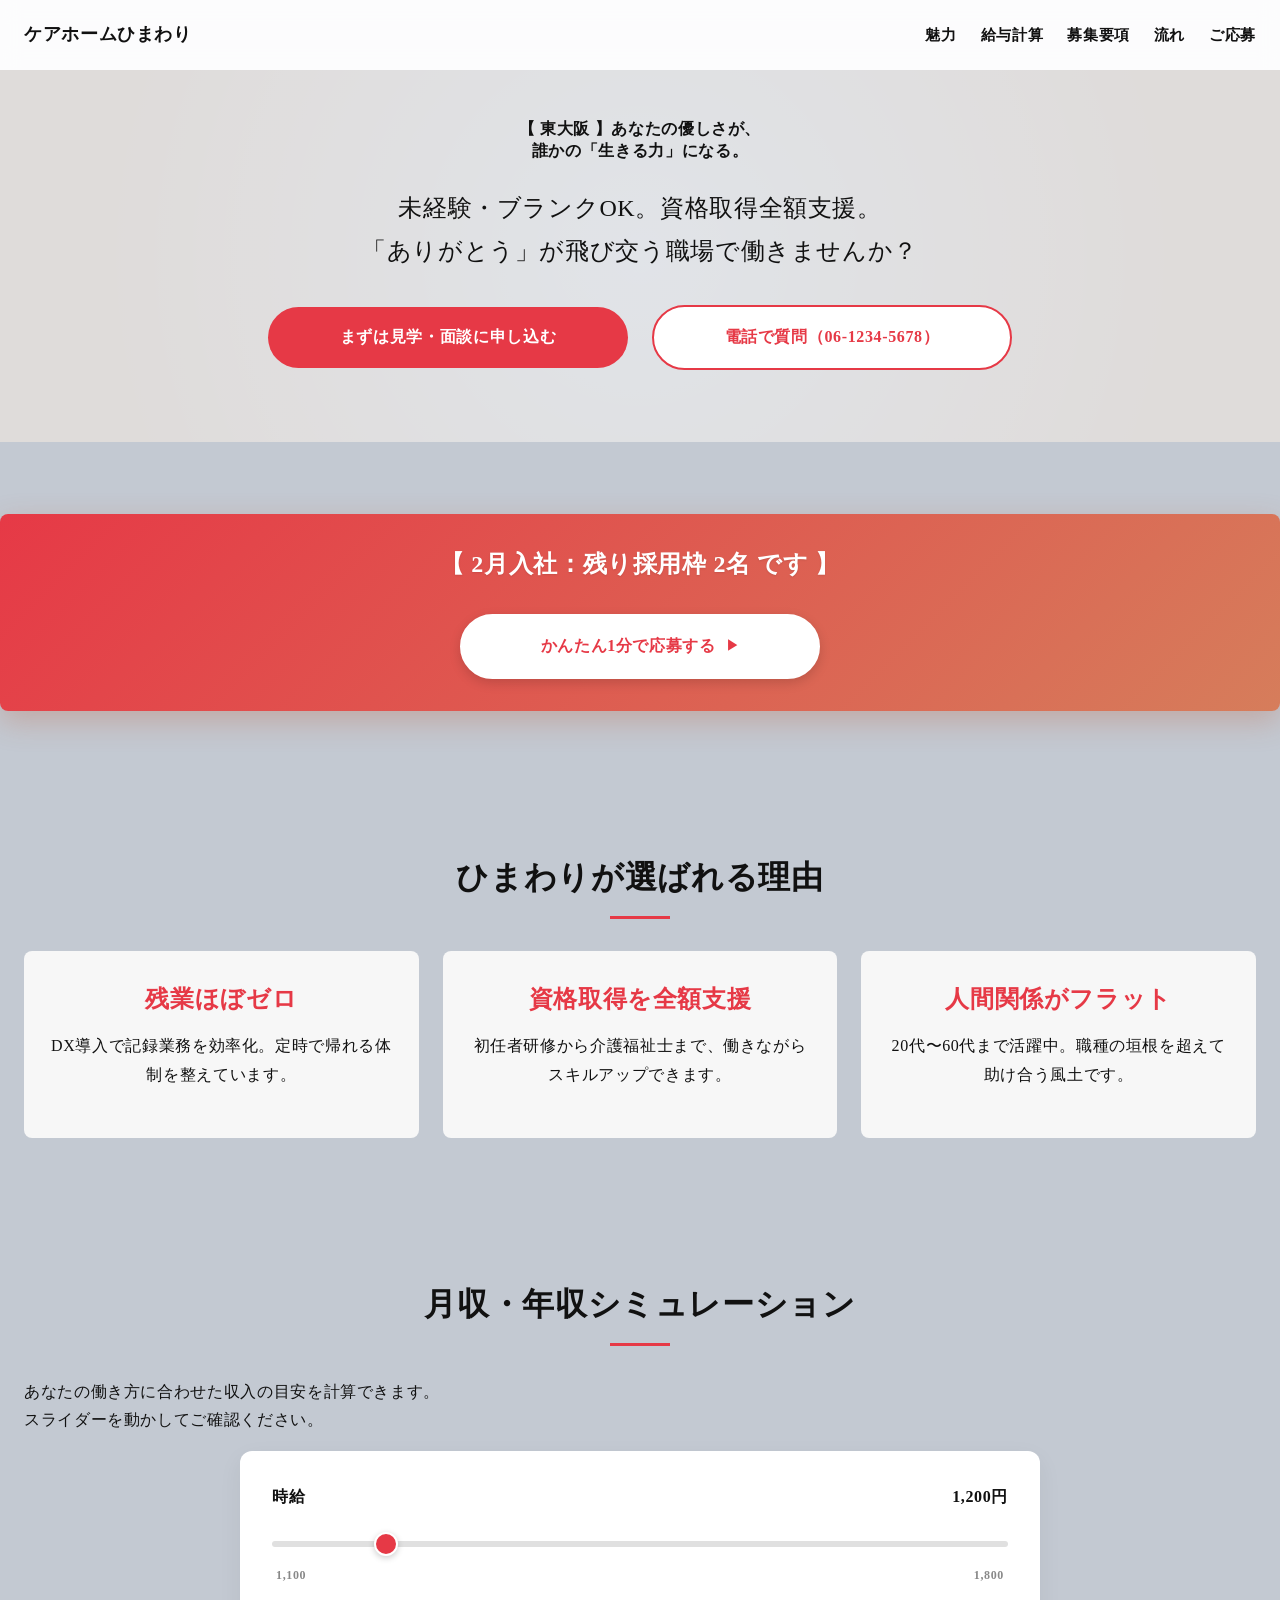
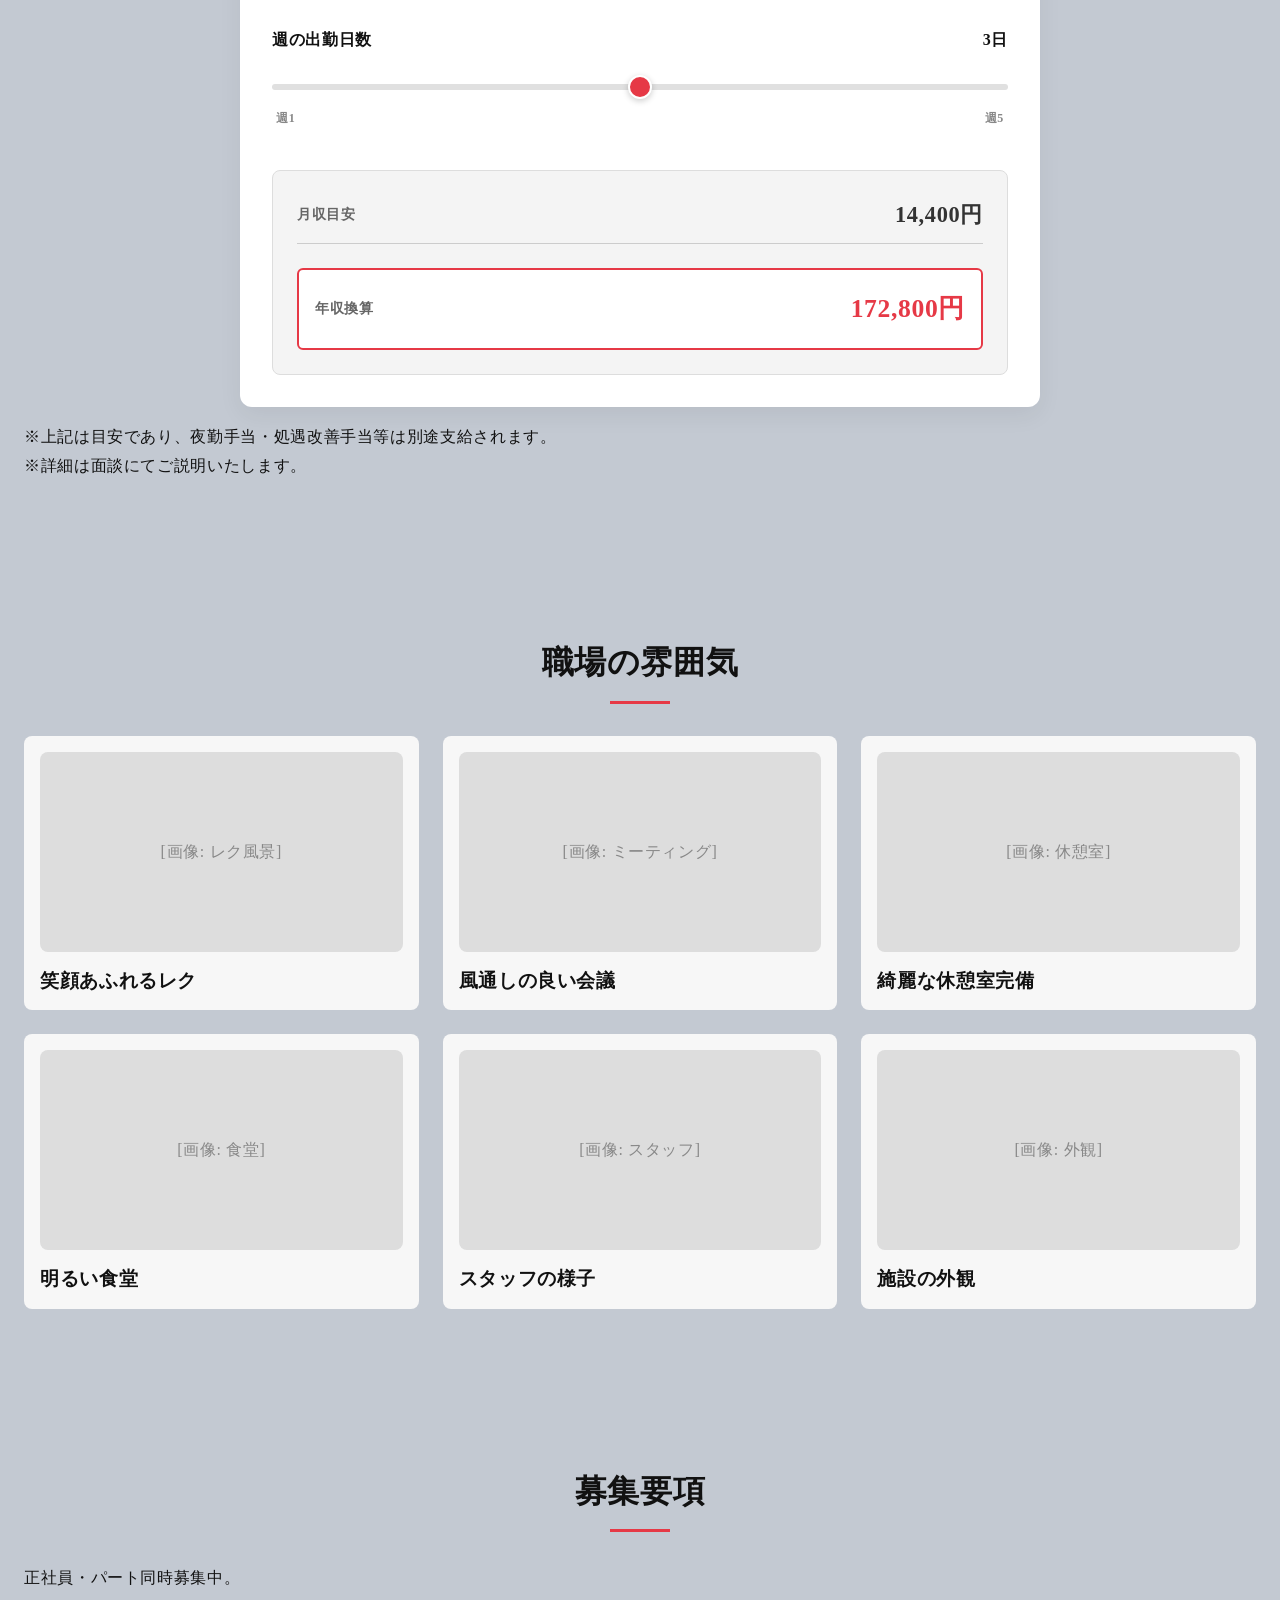
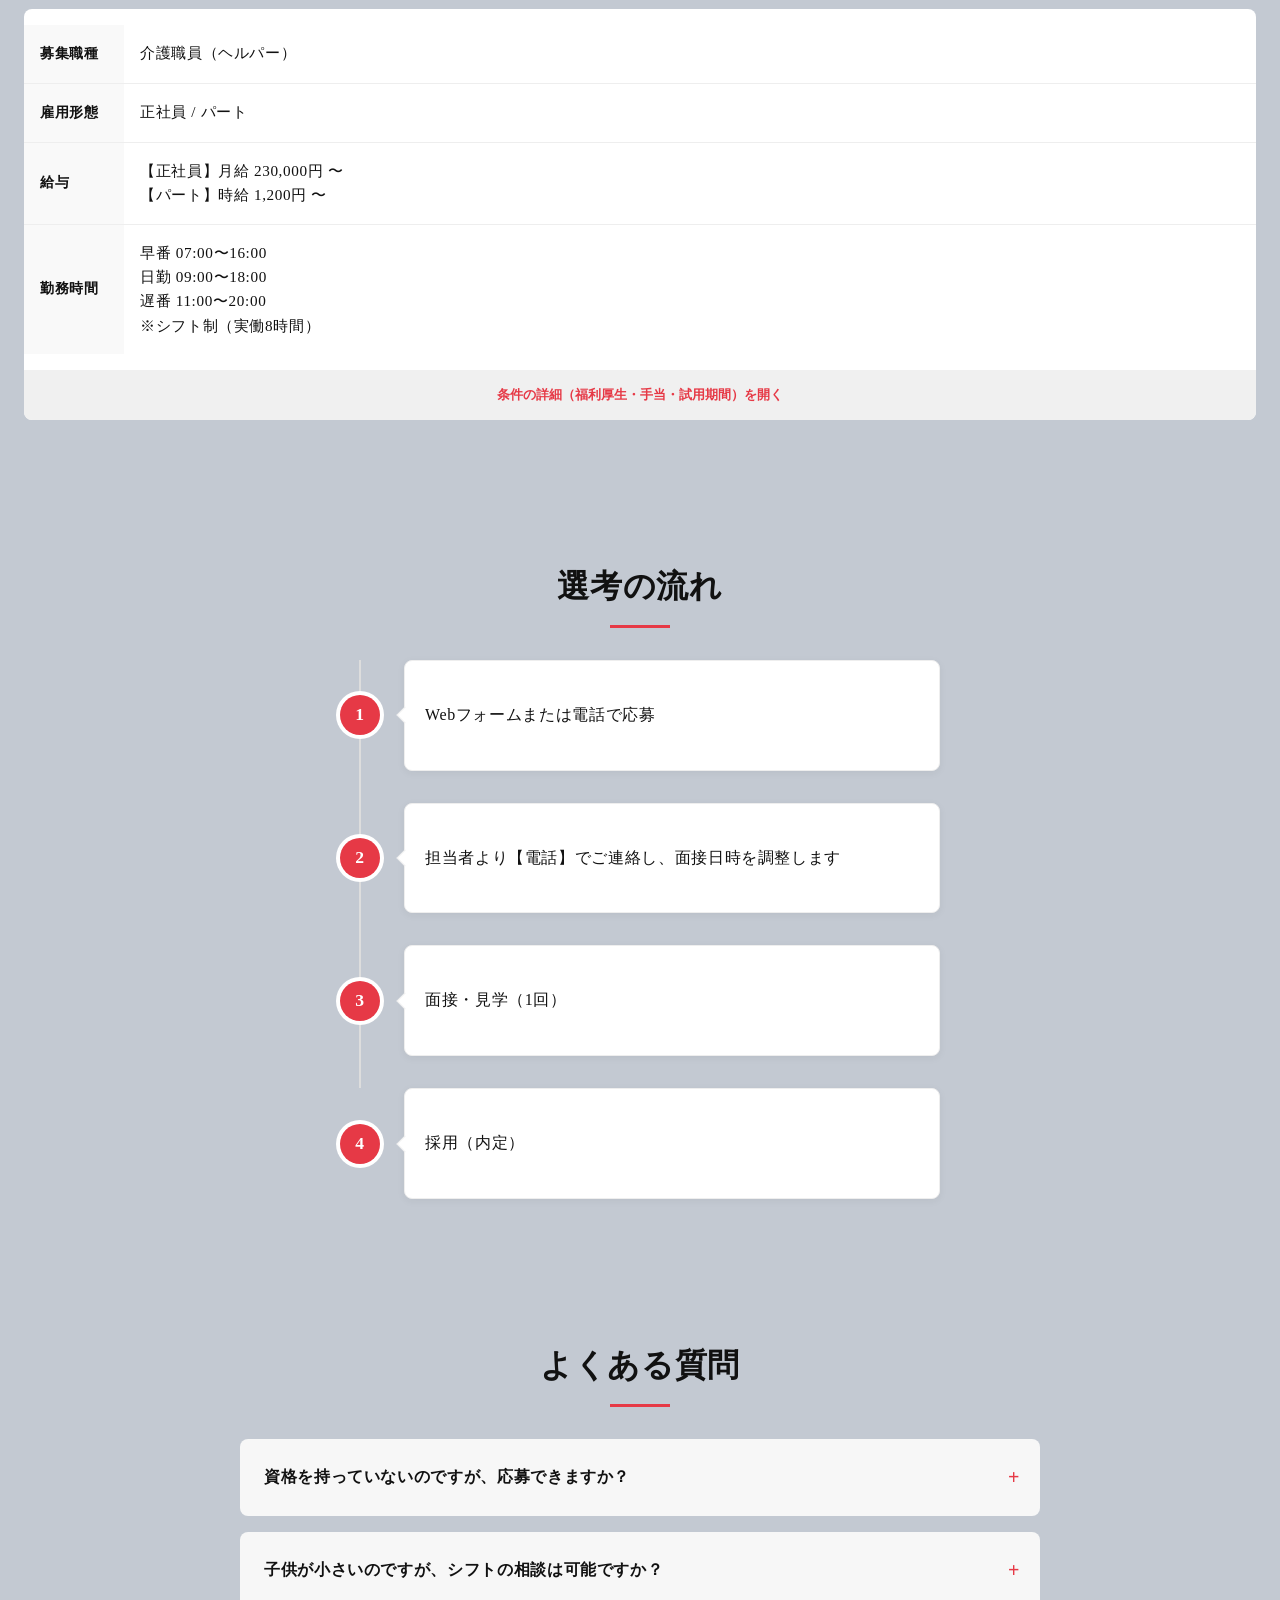
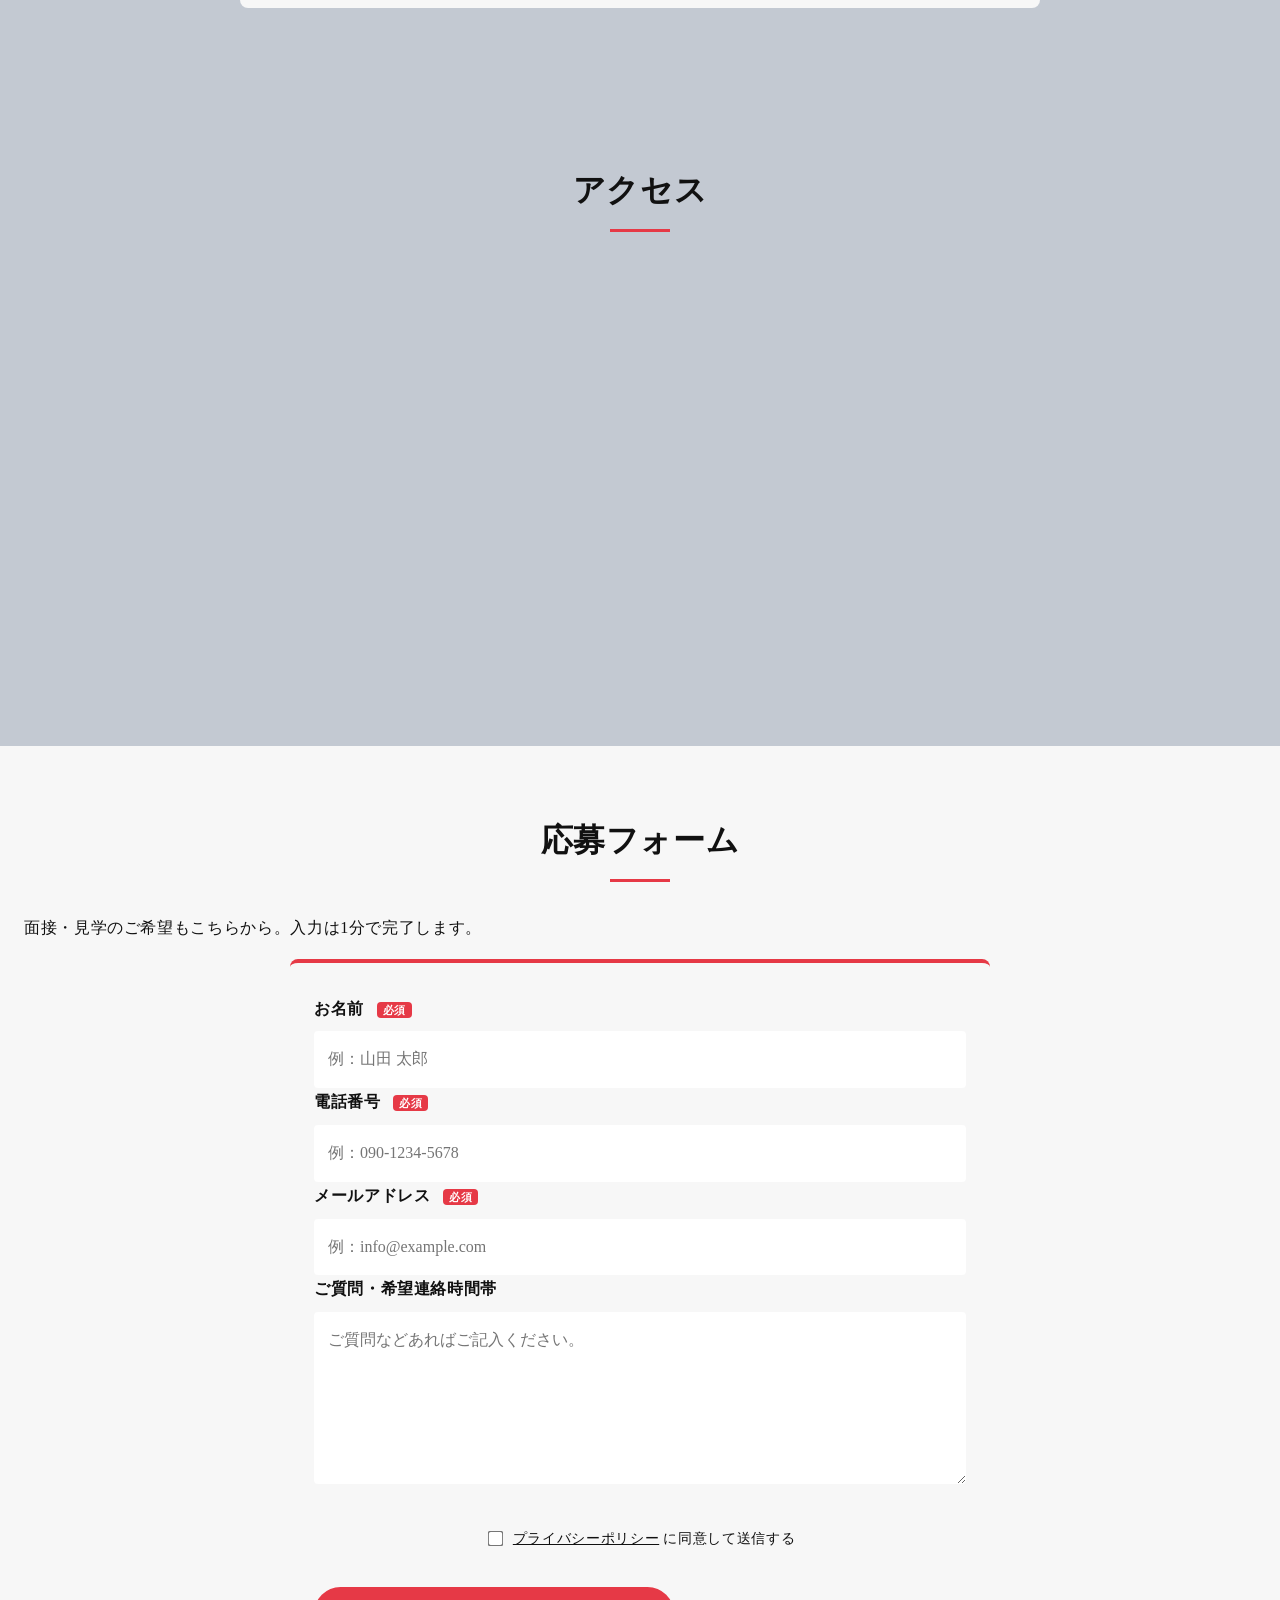
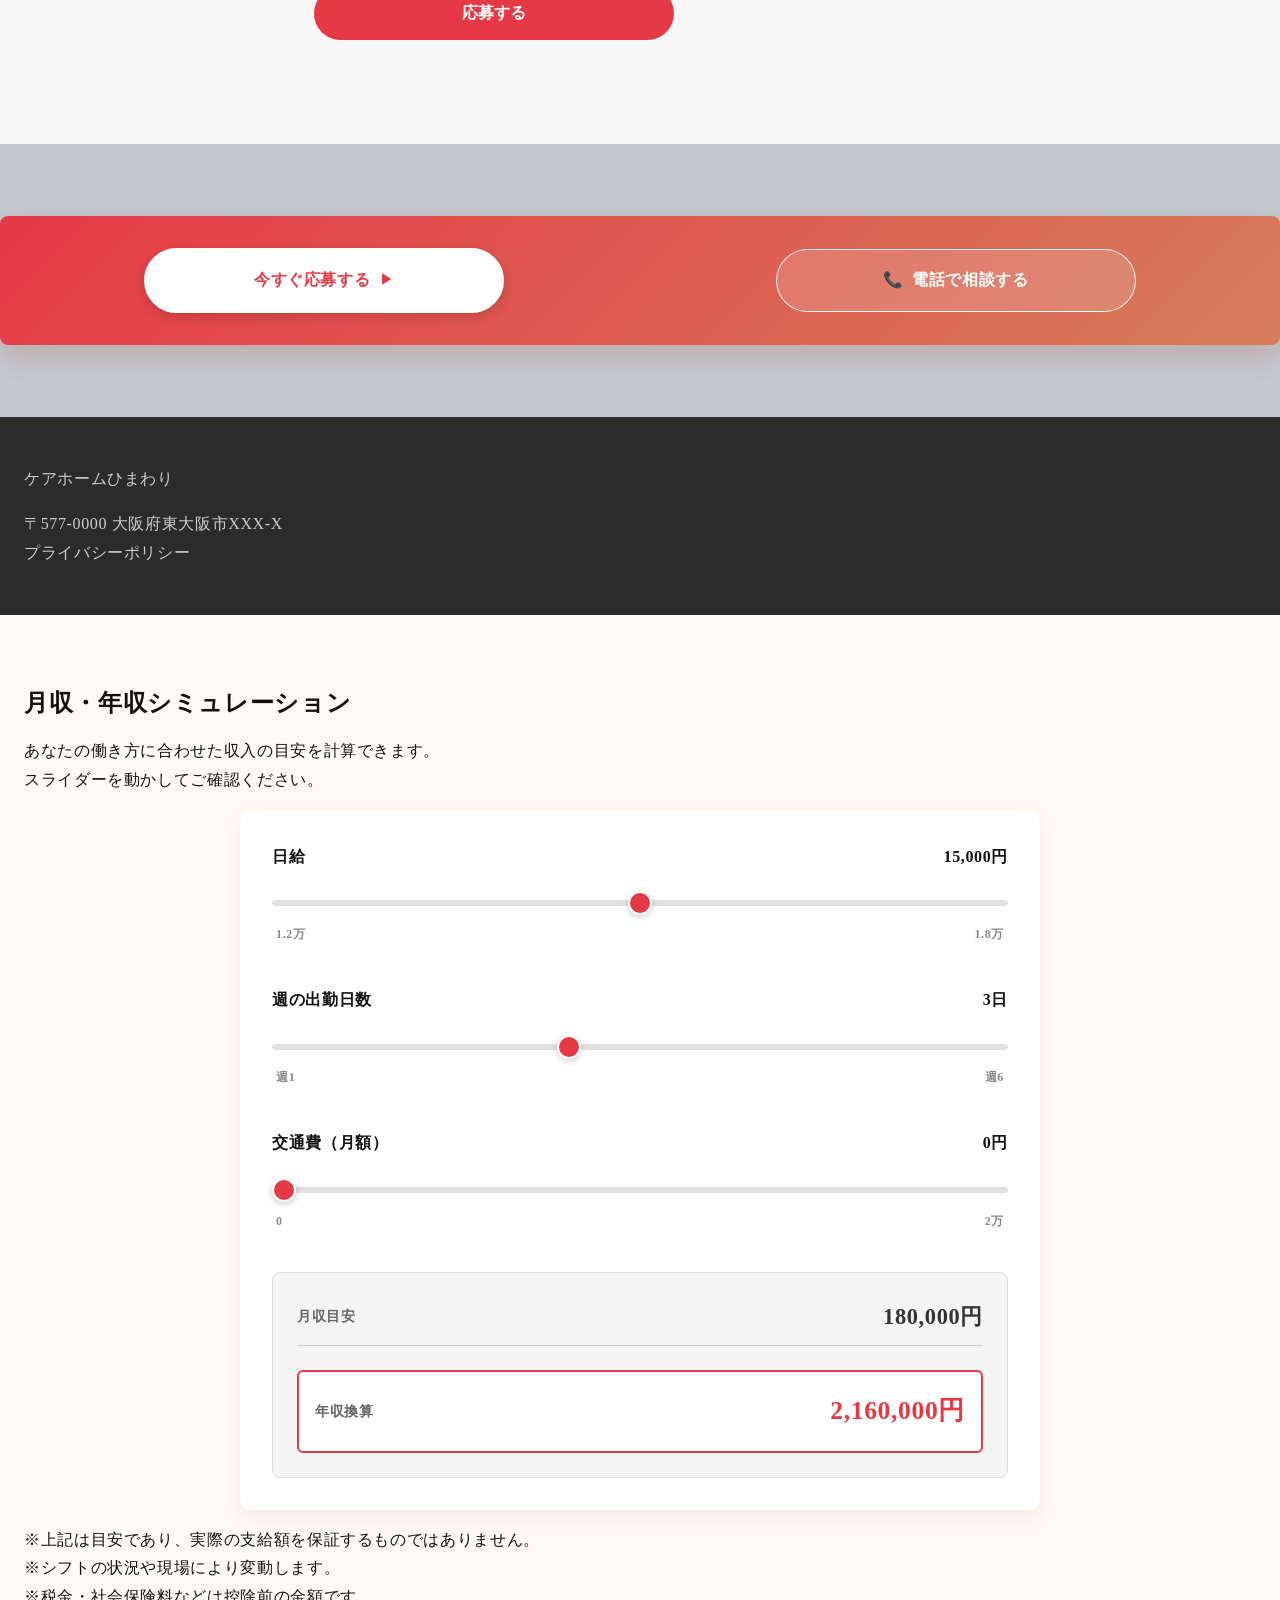
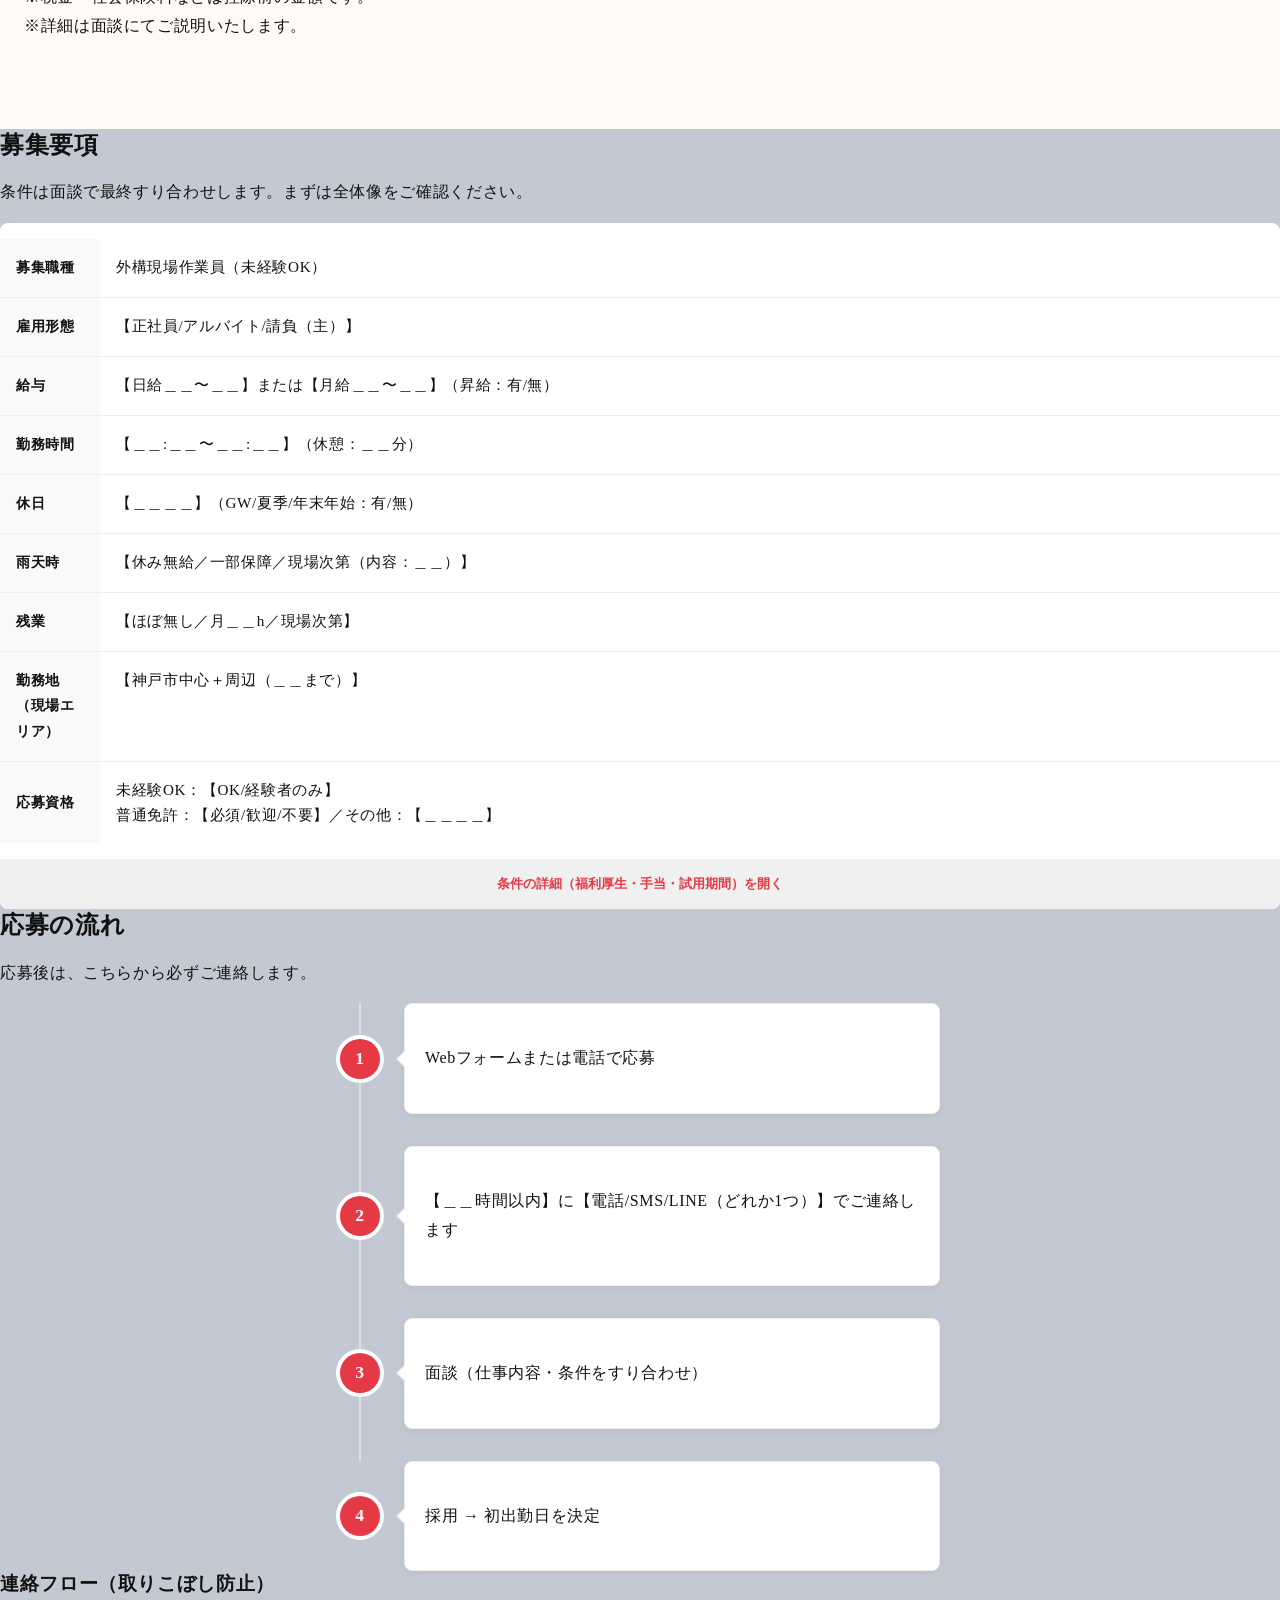
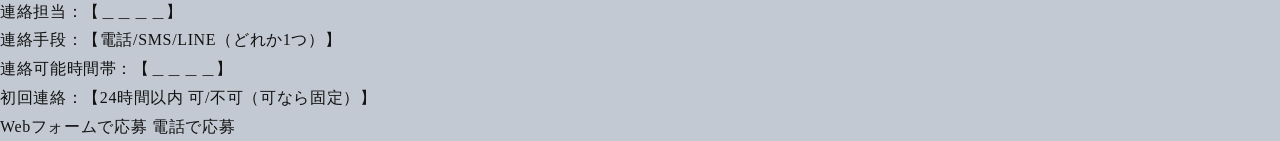
==== index.html @ 9ea08d77 "chore: update copy" ====
<!DOCTYPE html>
<html lang="ja">
<head>
  <meta charset="UTF-8" />
  <meta name="viewport" content="width=device-width, initial-scale=1.0, maximum-scale=1.0, user-scalable=no" />
  <title>ケアホームひまわり｜採用サイト</title>
  <meta name="description" content="東大阪の介護施設「ケアホームひまわり」の採用情報。未経験歓迎、資格取得支援あり。残業ほぼなしのアットホームな職場です。" />

  <link rel="stylesheet" href="reset.css" />
  <link rel="stylesheet" href="tokens.css" />
  <link rel="stylesheet" href="layout.css" />
  
  <script>
    window.dataLayer = window.dataLayer || [];
    function gtag(){dataLayer.push(arguments);}
    gtag('js', new Date());
    gtag('config', 'G-XXXXXXXXXX'); 
  </script>
</head>

<body data-page-id="demo_recruit_lp_care">

<header class="header">
  <div class="container header__inner">
    <a href="#" class="header__logo">ケアホームひまわり</a>
    <button class="header__toggle" aria-expanded="false" data-event="menu_toggle">≡</button>

    <nav class="header__nav" id="global-nav">
      <ul class="nav__list">
        <li><a href="#appeal" data-event="nav_appeal">魅力</a></li>
        <li><a href="#v-sim-income" data-event="nav_sim">給与計算</a></li>
        <li><a href="#job-spec" data-event="nav_job">募集要項</a></li>
        <li><a href="#apply-flow" data-event="nav_flow">流れ</a></li>
        <li><a href="#contact" data-event="nav_contact">ご応募</a></li>
      </ul>
    </nav>
  </div>
</header>

<main id="main">

<section class="hero module-wrapper">
   <div class="hero__bg" style="background-color: #fcefe3;"></div>
  <div class="container hero__inner">
    <h1 class="hero__title">
      【 東大阪 】あなたの優しさが、<br>
      誰かの「生きる力」になる。
    </h1>
    <p class="hero__text">未経験・ブランクOK。資格取得全額支援。<br>「ありがとう」が飛び交う職場で働きませんか？</p>

    <div class="hero__cta">
      <a href="#contact" class="btn btn--main" data-event="cta_hero_apply">まずは見学・面談に申し込む</a>
      <a href="tel:06-1234-5678" class="btn btn--sub" data-event="cta_hero_tel">
        電話で質問（06-1234-5678）
      </a>
    </div>
  </div>
</section>

<section class="cta cta--top module-wrapper">
  <div class="container cta__inner">
    <p class="cta__headline">【 2月入社：残り採用枠 <strong>2名</strong> です 】</p>
    <div class="cta__buttons">
      <a href="#contact" class="btn btn--main" data-event="cta_top_apply">かんたん1分で応募する</a>
    </div>
  </div>
</section>

<section id="appeal" class="module-wrapper">
  <div class="container section__inner">
    <h2 class="section__title">ひまわりが選ばれる理由</h2>
    <div class="strong__list">
      <div class="strong__item">
        <h3 class="strong__title">残業ほぼゼロ</h3>
        <p class="strong__text">DX導入で記録業務を効率化。定時で帰れる体制を整えています。</p>
      </div>
      <div class="strong__item">
        <h3 class="strong__title">資格取得を全額支援</h3>
        <p class="strong__text">初任者研修から介護福祉士まで、働きながらスキルアップできます。</p>
      </div>
      <div class="strong__item">
        <h3 class="strong__title">人間関係がフラット</h3>
        <p class="strong__text">20代〜60代まで活躍中。職種の垣根を超えて助け合う風土です。</p>
      </div>
    </div>
  </div>
</section>

<section id="v-sim-income" class="v-sim-income sim-income module-wrapper" data-component="sim-income" data-section="sim-income">
  <div class="container sim-income__inner">
    <h2 class="section__title">月収・年収シミュレーション</h2>
    <p class="sim-income__lead">
      あなたの働き方に合わせた収入の目安を計算できます。<br>
      スライダーを動かしてご確認ください。
    </p>

    <div class="sim-income__calculator">
      <div class="sim-income__inputs">
        <div class="sim-income__group">
          <label for="v-sim-income--daily-wage">
            時給
            <span class="sim-income__value-display"><span data-role="display-daily">1,200</span>円</span>
          </label>
          <input type="range" id="v-sim-income--daily-wage" data-role="daily-wage" min="1100" max="1800" step="50" value="1200">
          <div class="sim-income__range-labels">
            <span>1,100</span>
            <span>1,800</span>
          </div>
        </div>

        <div class="sim-income__group">
          <label for="v-sim-income--weekly-days">
            週の出勤日数
            <span class="sim-income__value-display"><span data-role="display-weekly">3</span>日</span>
          </label>
          <input type="range" id="v-sim-income--weekly-days" data-role="weekly-days" min="1" max="5" step="1" value="3">
          <div class="sim-income__range-labels">
            <span>週1</span>
            <span>週5</span>
          </div>
        </div>

        <input type="hidden" data-role="transport" value="0">
         <span data-role="display-transport" style="display:none;"></span>
      </div>

      <div class="sim-income__results">
        <div class="sim-income__result-box">
          <span class="sim-income__result-label">月収目安</span>
          <div class="sim-income__result-value">
            <span data-role="result-monthly">0</span><span class="unit">円</span>
          </div>
        </div>
        <div class="sim-income__result-box highlight">
          <span class="sim-income__result-label">年収換算</span>
          <div class="sim-income__result-value">
            <span data-role="result-yearly">0</span><span class="unit">円</span>
          </div>
        </div>
      </div>
    </div>

    <p class="sim-income__note">
      ※上記は目安であり、夜勤手当・処遇改善手当等は別途支給されます。<br>
      ※詳細は面談にてご説明いたします。
    </p>
  </div>
</section>

<section class="module-wrapper">
  <div class="container section__inner">
    <h2 class="section__title">職場の雰囲気</h2>
    <div class="works__list">
      <article class="work-card">
        <div style="background:#ddd; height:200px; display:flex; align-items:center; justify-content:center; border-radius:8px;">
            <span style="color:#888;">[画像: レク風景]</span>
        </div>
        <h3 class="work-card__title">笑顔あふれるレク</h3>
      </article>
      <article class="work-card">
        <div style="background:#ddd; height:200px; display:flex; align-items:center; justify-content:center; border-radius:8px;">
            <span style="color:#888;">[画像: ミーティング]</span>
        </div>
        <h3 class="work-card__title">風通しの良い会議</h3>
      </article>
      <article class="work-card">
        <div style="background:#ddd; height:200px; display:flex; align-items:center; justify-content:center; border-radius:8px;">
             <span style="color:#888;">[画像: 休憩室]</span>
        </div>
        <h3 class="work-card__title">綺麗な休憩室完備</h3>
      </article>
      <article class="work-card">
        <div style="background:#ddd; height:200px; display:flex; align-items:center; justify-content:center; border-radius:8px;">
             <span style="color:#888;">[画像: 食堂]</span>
        </div>
        <h3 class="work-card__title">明るい食堂</h3>
      </article>
      <article class="work-card">
        <div style="background:#ddd; height:200px; display:flex; align-items:center; justify-content:center; border-radius:8px;">
             <span style="color:#888;">[画像: スタッフ]</span>
        </div>
        <h3 class="work-card__title">スタッフの様子</h3>
      </article>
      <article class="work-card">
        <div style="background:#ddd; height:200px; display:flex; align-items:center; justify-content:center; border-radius:8px;">
             <span style="color:#888;">[画像: 外観]</span>
        </div>
        <h3 class="work-card__title">施設の外観</h3>
      </article>
    </div>
  </div>
</section>

<section class="jobSpec module-wrapper" id="job-spec" aria-labelledby="job-spec-title">
  <div class="container jobSpec__inner">
    <header class="jobSpec__header">
      <h2 class="section__title" id="job-spec-title">募集要項</h2>
      <p class="jobSpec__lead">正社員・パート同時募集中。</p>
    </header>

    <div class="jobSpec__card" data-accordion-root>
      <dl class="jobSpec__dl">
        <div class="jobSpec__row">
          <dt class="jobSpec__dt">募集職種</dt>
          <dd class="jobSpec__dd">介護職員（ヘルパー）</dd>
        </div>
        <div class="jobSpec__row">
          <dt class="jobSpec__dt">雇用形態</dt>
          <dd class="jobSpec__dd">正社員 / パート</dd>
        </div>
        <div class="jobSpec__row">
          <dt class="jobSpec__dt">給与</dt>
          <dd class="jobSpec__dd">
            【正社員】月給 230,000円 〜<br>
            【パート】時給 1,200円 〜
          </dd>
        </div>
        <div class="jobSpec__row">
          <dt class="jobSpec__dt">勤務時間</dt>
          <dd class="jobSpec__dd">
            早番 07:00〜16:00<br>
            日勤 09:00〜18:00<br>
            遅番 11:00〜20:00<br>
            ※シフト制（実働8時間）
          </dd>
        </div>
      </dl>

      <div class="jobSpec__divider"></div>

      <button class="jobSpec__toggle" type="button" data-accordion-toggle aria-expanded="false">
        条件の詳細（福利厚生・手当・試用期間）を開く
      </button>

      <div class="jobSpec__details" data-accordion-panel hidden>
        <dl class="jobSpec__dl jobSpec__dl--details">
          <div class="jobSpec__row">
            <dt class="jobSpec__dt">福利厚生</dt>
            <dd class="jobSpec__dd">社会保険完備、交通費全額支給、制服貸与、資格取得支援制度</dd>
          </div>
          <div class="jobSpec__row">
            <dt class="jobSpec__dt">諸手当</dt>
            <dd class="jobSpec__dd">夜勤手当（1回6,000円）、資格手当、処遇改善手当</dd>
          </div>
        </dl>
      </div>
    </div>
  </div>
</section>

<section class="applyFlow module-wrapper" id="apply-flow" aria-labelledby="apply-flow-title">
  <div class="container applyFlow__inner">
    <header class="applyFlow__header">
      <h2 class="section__title" id="apply-flow-title">選考の流れ</h2>
    </header>

    <ol class="applyFlow__steps">
      <li class="applyFlow__step">
        <span class="applyFlow__num">1</span>
        <div class="applyFlow__body">
          <p class="applyFlow__text">Webフォームまたは電話で応募</p>
        </div>
      </li>
      <li class="applyFlow__step">
        <span class="applyFlow__num">2</span>
        <div class="applyFlow__body">
          <p class="applyFlow__text">
            担当者より【電話】でご連絡し、面接日時を調整します
          </p>
        </div>
      </li>
      <li class="applyFlow__step">
        <span class="applyFlow__num">3</span>
        <div class="applyFlow__body">
          <p class="applyFlow__text">面接・見学（1回）</p>
        </div>
      </li>
      <li class="applyFlow__step">
        <span class="applyFlow__num">4</span>
        <div class="applyFlow__body">
          <p class="applyFlow__text">採用（内定）</p>
        </div>
      </li>
    </ol>
  </div>
</section>

<section id="faq" class="module-wrapper">
  <div class="container section__inner">
    <h2 class="section__title">よくある質問</h2>
    <div class="faq__list">
      <div class="faq__item">
        <div class="faq__q" role="button" aria-expanded="false" data-event="faq_open">
          資格を持っていないのですが、応募できますか？
        </div>
        <div class="faq__a">はい、大歓迎です！</div>
      </div>
      <div class="faq__item">
        <div class="faq__q" role="button" aria-expanded="false" data-event="faq_open">
          子供が小さいのですが、シフトの相談は可能ですか？
        </div>
        <div class="faq__a">可能です。急な発熱などにも柔軟に対応し合っています。</div>
      </div>
    </div>
  </div>
</section>

<section id="access" class="module-wrapper">
  <div class="container section__inner">
    <h2 class="section__title">アクセス</h2>
    <div class="access__map">
      <iframe src="https://maps.google.com/maps?q=Osaka&t=&z=13&ie=UTF8&iwloc=&output=embed" width="100%" height="400" style="border:0; filter:grayscale(20%); border-radius:8px;" allowfullscreen loading="lazy"></iframe>
    </div>
  </div>
</section>

<section id="contact" class="module-contact module-wrapper">
  <div class="container section__inner">
    <h2 class="section__title">応募フォーム</h2>
    <p class="contact__note">面接・見学のご希望もこちらから。入力は1分で完了します。</p>

    <div class="contact__form-wrapper">
      <form id="contactForm" class="form">
        <input type="text" name="honeypot" style="display:none;" tabindex="-1" autocomplete="off">
        
        <div class="form__group">
          <label for="name" class="form__label">お名前 <span class="form__required">必須</span></label>
          <input type="text" name="name" id="name" class="form__input" placeholder="例：山田 太郎" required>
        </div>

        <div class="form__group">
          <label for="tel" class="form__label">電話番号 <span class="form__required">必須</span></label>
          <input type="tel" name="phone" id="tel" class="form__input" placeholder="例：090-1234-5678" required>
        </div>

        <div class="form__group">
          <label for="email" class="form__label">メールアドレス <span class="form__required">必須</span></label>
          <input type="email" name="email" id="email" class="form__input" placeholder="例：info@example.com" required>
        </div>

        <div class="form__group">
          <label for="message" class="form__label">ご質問・希望連絡時間帯</label>
          <textarea name="message" id="message" class="form__textarea" rows="5" placeholder="ご質問などあればご記入ください。"></textarea>
        </div>

        <div style="margin: 2rem 0; text-align: center;">
            <label style="cursor: pointer; display: inline-flex; align-items: center; gap: 0.5rem;">
                <input type="checkbox" name="privacy_agreement" required style="transform: scale(1.2); cursor: pointer;">
                <span style="font-size: 0.9rem;">
                    <a href="#" style="text-decoration: underline; color: inherit;">プライバシーポリシー</a>
                    に同意して送信する
                </span>
            </label>
        </div>

        <div class="form__submit">
          <button type="submit" class="btn btn--main btn--submit" data-event="submit_form">応募する</button>
        </div>
      </form>
    </div>
  </div>
</section>

<section class="cta cta--bottom module-wrapper">
  <div class="container cta__inner">
    <div class="cta__buttons">
      <a href="#contact" class="btn btn--main" data-event="cta_bottom_apply">今すぐ応募する</a>
      <a href="tel:06-1234-5678" class="btn btn--sub" data-event="cta_bottom_tel">電話で相談する</a>
    </div>
  </div>
</section>

</main>

<footer class="footer">
  <div class="container footer__inner">
    <p class="footer__logo">ケアホームひまわり</p>
    <p class="footer__copy">
      〒577-0000 大阪府東大阪市XXX-X<br>
      <a href="#" class="footer__policy">プライバシーポリシー</a>
    </p>
  </div>
</footer>

<div class="floating-cta">
  <a href="tel:06-1234-5678" class="floating-cta__item floating-cta__item--tel" data-event="floating_tel">
    電話応募
  </a>
  <a href="#contact" class="floating-cta__item floating-cta__item--reserve" data-event="floating_reserve">
    <span>Webから応募</span>
  </a>
</div>

<script src="script.base.js"></script>

<!-- VARIANTS:START -->


<!-- variant:sim-income -->
<section id="v-sim-income" class="v-sim-income sim-income" data-component="sim-income" data-section="sim-income">
  <div class="container sim-income__inner">
    <h2 class="section-title">月収・年収シミュレーション</h2>
    <p class="sim-income__lead">
      あなたの働き方に合わせた収入の目安を計算できます。<br>
      スライダーを動かしてご確認ください。
    </p>

    <div class="sim-income__calculator">
      <div class="sim-income__inputs">
        <div class="sim-income__group">
          <label for="v-sim-income--daily-wage">
            日給
            <span class="sim-income__value-display"><span data-role="display-daily">15,000</span>円</span>
          </label>
          <input type="range" id="v-sim-income--daily-wage" data-role="daily-wage" min="12000" max="18000" step="500" value="15000">
          <div class="sim-income__range-labels">
            <span>1.2万</span>
            <span>1.8万</span>
          </div>
        </div>

        <div class="sim-income__group">
          <label for="v-sim-income--weekly-days">
            週の出勤日数
            <span class="sim-income__value-display"><span data-role="display-weekly">3</span>日</span>
          </label>
          <input type="range" id="v-sim-income--weekly-days" data-role="weekly-days" min="1" max="6" step="1" value="3">
          <div class="sim-income__range-labels">
            <span>週1</span>
            <span>週6</span>
          </div>
        </div>

        <div class="sim-income__group">
          <label for="v-sim-income--transport">
            交通費（月額）
            <span class="sim-income__value-display"><span data-role="display-transport">0</span>円</span>
          </label>
          <input type="range" id="v-sim-income--transport" data-role="transport" min="0" max="20000" step="1000" value="0">
          <div class="sim-income__range-labels">
            <span>0</span>
            <span>2万</span>
          </div>
        </div>
      </div>

      <div class="sim-income__results">
        <div class="sim-income__result-box">
          <span class="sim-income__result-label">月収目安</span>
          <div class="sim-income__result-value">
            <span data-role="result-monthly">180,000</span><span class="unit">円</span>
          </div>
        </div>
        <div class="sim-income__result-box highlight">
          <span class="sim-income__result-label">年収換算</span>
          <div class="sim-income__result-value">
            <span data-role="result-yearly">2,160,000</span><span class="unit">円</span>
          </div>
        </div>
      </div>
    </div>

    <p class="sim-income__note">
      ※上記は目安であり、実際の支給額を保証するものではありません。<br>
      ※シフトの状況や現場により変動します。<br>
      ※税金・社会保険料などは控除前の金額です。<br>
      ※詳細は面談にてご説明いたします。
    </p>
  </div>
</section>


<!-- variant:job-spec -->
<section class="jobSpec" id="job-spec" aria-labelledby="job-spec-title">
  <div class="jobSpec__inner">
    <header class="jobSpec__header">
      <h2 class="jobSpec__title" id="job-spec-title">募集要項</h2>
      <p class="jobSpec__lead">
        条件は面談で最終すり合わせします。まずは全体像をご確認ください。
      </p>
    </header>

    <div class="jobSpec__card" data-accordion-root>
      <dl class="jobSpec__dl">
        <div class="jobSpec__row">
          <dt class="jobSpec__dt">募集職種</dt>
          <dd class="jobSpec__dd">外構現場作業員（未経験OK）</dd>
        </div>

        <div class="jobSpec__row">
          <dt class="jobSpec__dt">雇用形態</dt>
          <dd class="jobSpec__dd">【正社員/アルバイト/請負（主）】</dd>
        </div>

        <div class="jobSpec__row">
          <dt class="jobSpec__dt">給与</dt>
          <dd class="jobSpec__dd">【日給＿＿〜＿＿】または【月給＿＿〜＿＿】（昇給：有/無）</dd>
        </div>

        <div class="jobSpec__row">
          <dt class="jobSpec__dt">勤務時間</dt>
          <dd class="jobSpec__dd">【＿＿:＿＿〜＿＿:＿＿】（休憩：＿＿分）</dd>
        </div>

        <div class="jobSpec__row">
          <dt class="jobSpec__dt">休日</dt>
          <dd class="jobSpec__dd">【＿＿＿＿】（GW/夏季/年末年始：有/無）</dd>
        </div>

        <div class="jobSpec__row">
          <dt class="jobSpec__dt">雨天時</dt>
          <dd class="jobSpec__dd">【休み無給／一部保障／現場次第（内容：＿＿）】</dd>
        </div>

        <div class="jobSpec__row">
          <dt class="jobSpec__dt">残業</dt>
          <dd class="jobSpec__dd">【ほぼ無し／月＿＿h／現場次第】</dd>
        </div>

        <div class="jobSpec__row">
          <dt class="jobSpec__dt">勤務地（現場エリア）</dt>
          <dd class="jobSpec__dd">【神戸市中心＋周辺（＿＿まで）】</dd>
        </div>

        <div class="jobSpec__row">
          <dt class="jobSpec__dt">応募資格</dt>
          <dd class="jobSpec__dd">
            未経験OK：【OK/経験者のみ】<br />
            普通免許：【必須/歓迎/不要】／その他：【＿＿＿＿】
          </dd>
        </div>
      </dl>

      <div class="jobSpec__divider"></div>

      <!-- ここから「詳細」：スマホでは折りたたみ -->
      <button class="jobSpec__toggle" type="button" data-accordion-toggle aria-expanded="false">
        条件の詳細（福利厚生・手当・試用期間）を開く
      </button>

      <div class="jobSpec__details" data-accordion-panel hidden>
        <dl class="jobSpec__dl jobSpec__dl--details">
          <div class="jobSpec__row">
            <dt class="jobSpec__dt">試用期間</dt>
            <dd class="jobSpec__dd">
              【なし／＿＿ヶ月】（給与差：なし/あり【内容】、待遇差：なし/あり【内容】）
            </dd>
          </div>

          <div class="jobSpec__row">
            <dt class="jobSpec__dt">福利厚生</dt>
            <dd class="jobSpec__dd">
              健康保険：【国保/協会けんぽ/未確認】／厚生年金：【有/無】／雇用保険：【有/無】<br />
              労災保険：【有/無（特別加入含む）】／建退共：【有/無】／その他：【＿＿＿＿】
            </dd>
          </div>

          <div class="jobSpec__row">
            <dt class="jobSpec__dt">手当</dt>
            <dd class="jobSpec__dd">
              通勤：【有/無（上限：＿＿）】／資格：【有/無（対象：＿＿）】<br />
              残業：【有/無（法定通り/独自）】／休日：【有/無（法定通り/独自）】／深夜：【有/無】
            </dd>
          </div>

          <div class="jobSpec__divider jobSpec__divider--thin"></div>

          <div class="jobSpec__row">
            <dt class="jobSpec__dt">変更の範囲（業務）</dt>
            <dd class="jobSpec__dd">【変更なし／あり（内容：＿＿＿＿）】</dd>
          </div>

          <div class="jobSpec__row">
            <dt class="jobSpec__dt">変更の範囲（就業場所）</dt>
            <dd class="jobSpec__dd">【変更なし（神戸市周辺）／あり（内容：＿＿＿＿）】</dd>
          </div>

          <div class="jobSpec__row">
            <dt class="jobSpec__dt">年齢</dt>
            <dd class="jobSpec__dd">年齢制限は設けません（事実表現のみ）。</dd>
          </div>
        </dl>
      </div>
    </div>
  </div>
</section>


<!-- variant:apply-flow -->
<section class="applyFlow" id="apply-flow" aria-labelledby="apply-flow-title">
  <div class="applyFlow__inner">
    <header class="applyFlow__header">
      <h2 class="applyFlow__title" id="apply-flow-title">応募の流れ</h2>
      <p class="applyFlow__lead">応募後は、こちらから必ずご連絡します。</p>
    </header>

    <ol class="applyFlow__steps">
      <li class="applyFlow__step">
        <span class="applyFlow__num">1</span>
        <div class="applyFlow__body">
          <p class="applyFlow__text">Webフォームまたは電話で応募</p>
        </div>
      </li>

      <li class="applyFlow__step">
        <span class="applyFlow__num">2</span>
        <div class="applyFlow__body">
          <p class="applyFlow__text">
            【＿＿時間以内】に【電話/SMS/LINE（どれか1つ）】でご連絡します
          </p>
        </div>
      </li>

      <li class="applyFlow__step">
        <span class="applyFlow__num">3</span>
        <div class="applyFlow__body">
          <p class="applyFlow__text">面談（仕事内容・条件をすり合わせ）</p>
        </div>
      </li>

      <li class="applyFlow__step">
        <span class="applyFlow__num">4</span>
        <div class="applyFlow__body">
          <p class="applyFlow__text">採用 → 初出勤日を決定</p>
        </div>
      </li>
    </ol>

    <div class="applyFlow__card">
      <h3 class="applyFlow__sub">連絡フロー（取りこぼし防止）</h3>
      <ul class="applyFlow__list">
        <li>連絡担当：【＿＿＿＿】</li>
        <li>連絡手段：【電話/SMS/LINE（どれか1つ）】</li>
        <li>連絡可能時間帯：【＿＿＿＿】</li>
        <li>初回連絡：【24時間以内 可/不可（可なら固定）】</li>
      </ul>

      <div class="applyFlow__actions">
        <a class="applyFlow__btn" href="#contact">Webフォームで応募</a>
        <a class="applyFlow__btn applyFlow__btn--secondary" href="#tel">電話で応募</a>
      </div>
    </div>
  </div>
</section>



<!-- VARIANTS:END -->
</body>
</html>
---- tokens.css ----
:root {
  --color-main: #e63946;
  --color-accent: #457b9d;
  --color-bg: #c3c9d2;
  --color-surface: #f7f7f7;
  --color-text: #111111;
  --color-muted: #666666;

  --font-base: clamp(14px, 2vw, 16px);
  --font-lg: clamp(18px, 2.5vw, 24px);
  --font-xl: clamp(22px, 3vw, 32px);

  --space-xs: 8px;
  --space-sm: 16px;
  --space-md: 24px;
  --space-lg: 32px;
  --space-xl: 48px;
  --space-section: 72px;

  --radius: 8px;

  --shadow: 0 6px 20px rgba(0,0,0,0.08);

  --container: 1080px;
}
---- layout.css ----
/* ===== Layout base ===== */
body {
  font-family: var(--font-family-base);
  background-color: var(--color-bg);
  color: var(--color-text);
  font-size: var(--font-base);
  line-height: 1.8;
  letter-spacing: 0.04em;
  -webkit-font-smoothing: antialiased;
  /* 隙間をなくすためBodyの余白はゼロに */
  padding-bottom: 0;
  /* 横スクロール絶対阻止 */
  overflow-x: hidden;
  width: 100%;
}

.container {
  max-width: var(--container-width);
  margin-inline: auto;
  padding-inline: var(--space-md);
  box-sizing: border-box;
}

.module-wrapper {
  padding-block: var(--space-section);
}

.module-wrapper:nth-of-type(even) {
  background-color: var(--color-surface-alt);
}
.module-contact {
  background-color: var(--color-surface) !important;
}

/* ===== Typography ===== */
h1, h2, h3 {
  margin: 0;
  line-height: 1.4;
  font-weight: 700;
  color: var(--color-text);
}

.section__title {
  font-size: var(--font-xl);
  text-align: center;
  margin-bottom: var(--space-lg);
  position: relative;
  display: block;
  width: 100%;
}

.section__title::after {
  content: "";
  display: block;
  width: 60px;
  height: 3px;
  background-color: var(--color-main);
  margin: var(--space-sm) auto 0;
}

/* ===== Buttons ===== */
.btn {
  display: inline-flex;
  justify-content: center;
  align-items: center;
  padding: 16px 32px;
  border-radius: 50px;
  font-weight: 700;
  text-decoration: none;
  transition: var(--transition);
  box-shadow: var(--shadow-sm);
  font-size: 1rem;
  width: 100%;
  max-width: 360px;
  margin: 0 auto;
  cursor: pointer;
  box-sizing: border-box;
}

.btn:hover {
  transform: translateY(-2px);
  box-shadow: var(--shadow-md);
}

.btn:active {
  transform: translateY(0);
}

.btn--main {
  background-color: var(--color-main);
  color: #fff;
}
.btn--main:hover {
  background-color: var(--color-main-light);
}

.btn--sub {
  background-color: #fff;
  color: var(--color-main);
  border: 2px solid var(--color-main);
}
.btn--sub:hover {
  background-color: var(--color-surface-alt);
}

/* ===== Header ===== */
.header {
  background: rgba(255, 255, 255, 0.95);
  backdrop-filter: blur(10px);
  border-bottom: 1px solid var(--color-border);
  position: sticky;
  top: 0;
  z-index: 1000;
  height: 60px;
  display: flex;
  align-items: center;
}

.header__inner {
  display: flex;
  justify-content: space-between;
  align-items: center;
  width: 100%;
}

.header__logo {
  font-size: 1.1rem;
  font-weight: bold;
  color: var(--color-text);
}

.header__toggle {
  font-size: 24px;
  padding: 8px;
  color: var(--color-text);
}

/* SP Nav */
.header__nav {
  position: fixed;
  top: 60px;
  left: 0;
  width: 100%;
  height: calc(100vh - 60px);
  background: var(--color-bg);
  padding: var(--space-md);
  transform: translateX(100%);
  transition: transform 0.3s ease;
  overflow-y: auto;
}
.header__nav.is-open {
  transform: translateX(0);
}

.nav__list li {
  border-bottom: 1px solid var(--color-border);
}
.nav__list a {
  display: block;
  padding: 16px 0;
  font-weight: bold;
  color: var(--color-text);
}

/* PC Nav */
@media (min-width: 768px) {
  .header { height: 70px; }
  .header__toggle { display: none; }
  .header__nav {
    position: static;
    transform: none;
    height: auto;
    width: auto;
    background: transparent;
    padding: 0;
    overflow: visible;
  }
  .nav__list {
    display: flex;
    gap: var(--space-md);
  }
  .nav__list li { border: none; }
  .nav__list a {
    padding: 8px 0;
    font-size: 0.95rem;
  }
}

/* ===== Hero ===== */
.hero {
  position: relative;
  padding-block: var(--space-xl) var(--space-section);
  text-align: center;
  background-color: var(--color-surface-alt);
  overflow: hidden;
}

.hero__bg {
  position: absolute;
  inset: 0;
  opacity: 0.5;
  background-image: radial-gradient(circle at 50% 50%, #ffffff 0%, transparent 80%);
  z-index: 0;
}

.hero__inner {
  position: relative;
  z-index: 1;
  max-width: 800px;
  margin: 0 auto;
}

.hero__title {
  font-size: var(--font-2xl);
  margin-bottom: var(--space-md);
  color: var(--color-text);
}

.hero__text {
  font-size: var(--font-lg);
  margin-bottom: var(--space-lg);
  color: var(--color-text-light);
}

.hero__cta {
  display: flex;
  flex-direction: column;
  gap: var(--space-sm);
  align-items: center;
}

@media (min-width: 768px) {
  .hero__cta {
    flex-direction: row;
    justify-content: center;
  }
}

/* ===== CTA Sections ===== */
.cta {
  text-align: center;
}

.cta__inner {
  background: linear-gradient(135deg, var(--color-main) 0%, #d67d5b 100%);
  border-radius: var(--radius);
  padding: var(--space-lg) var(--space-md);
  color: #fff;
  box-shadow: 0 10px 30px rgba(189, 93, 56, 0.3);
  position: relative;
  overflow: hidden;
}

.cta__headline {
  font-size: var(--font-lg);
  font-weight: bold;
  margin: 0 0 var(--space-lg);
  line-height: 1.5;
  text-shadow: 0 1px 2px rgba(0,0,0,0.1);
}

.cta__buttons {
  display: flex;
  flex-direction: column;
  gap: 20px;
  align-items: center;
}

@media (min-width: 768px) {
  .cta__buttons {
    flex-direction: row;
    justify-content: center;
    gap: 32px;
  }
}

/* メインボタン */
.cta__buttons .btn--main {
  background-color: #fff;
  color: var(--color-main);
  border: 2px solid #fff;
  font-weight: 800;
  box-shadow: 0 4px 12px rgba(0,0,0,0.15);
}
.cta__buttons .btn--main::after {
  content: "▶";
  font-size: 0.8em;
  margin-left: 10px;
}

/* サブボタン */
.cta__buttons .btn--sub {
  background: rgba(255, 255, 255, 0.15);
  border: 1px solid rgba(255, 255, 255, 0.9);
  color: #fff;
}
.cta__buttons .btn--sub::before {
  content: "📞";
  margin-right: 8px;
}

/* ===== Strong (Appeal) ===== */
.strong__list {
  display: grid;
  gap: var(--space-md);
}

.strong__item {
  background: var(--color-surface);
  padding: var(--space-lg) var(--space-md);
  border-radius: var(--radius);
  box-shadow: var(--shadow-sm);
  text-align: center;
}

.strong__title {
  font-size: var(--font-lg);
  color: var(--color-main);
  margin-bottom: var(--space-sm);
}

@media (min-width: 768px) {
  .strong__list {
    grid-template-columns: repeat(3, 1fr);
  }
}

/* ===== Works (Gallery) ===== */
.works__list {
  display: flex;
  gap: var(--space-md);
  overflow-x: auto;
  padding-bottom: var(--space-sm);
  scroll-snap-type: x mandatory;
  -webkit-overflow-scrolling: touch;
}

.work-card {
  flex: 0 0 80%;
  scroll-snap-align: center;
  background: var(--color-surface);
  padding: var(--space-sm);
  border-radius: var(--radius);
  box-shadow: var(--shadow-sm);
}

.work-card img, .work-card div {
  width: 100%;
  border-radius: 4px;
}

.work-card__title {
  margin-top: var(--space-sm);
  font-weight: bold;
}

@media (min-width: 768px) {
  .works__list {
    display: grid;
    grid-template-columns: repeat(3, 1fr);
    overflow-x: visible;
    scroll-snap-type: none;
  }
}

/* ===== FAQ ===== */
.faq__list { max-width: 800px; margin: 0 auto; }

.faq__item {
  margin-bottom: var(--space-sm);
  border: 1px solid var(--color-border);
  border-radius: var(--radius);
  background: var(--color-surface);
}

.faq__q {
  padding: var(--space-md);
  font-weight: bold;
  cursor: pointer;
  position: relative;
  padding-right: 48px;
}
.faq__q::after {
  content: "+";
  position: absolute;
  right: 20px;
  top: 50%;
  transform: translateY(-50%);
  color: var(--color-main);
  font-size: 20px;
}
.faq__item.is-open .faq__q::after { content: "-"; }

.faq__a {
  display: none;
  border-top: 1px solid var(--color-border);
  background: var(--color-bg);
  padding: var(--space-md);
}
.faq__item.is-open .faq__a { display: block; }

/* ===== Access ===== */
.access__map iframe {
  border-radius: var(--radius);
  box-shadow: var(--shadow-sm);
  filter: grayscale(10%);
}

/* ===== Contact Form ===== */
.form {
  background: var(--color-surface);
  padding: var(--space-lg) var(--space-md);
  border-top: 4px solid var(--color-main);
  border-radius: var(--radius);
  box-shadow: var(--shadow-md);
  max-width: 700px;
  margin: 0 auto;
}

.form__label {
  font-weight: bold;
  margin-bottom: 8px;
  display: block;
}
.form__required {
  background: var(--color-main);
  color: #fff;
  font-size: 11px;
  padding: 2px 6px;
  border-radius: 4px;
  margin-left: 8px;
}
.form__input, .form__textarea {
  width: 100%;
  padding: 14px;
  border: 1px solid var(--color-border);
  border-radius: 4px;
  background: #fff;
  font-size: 16px;
  box-sizing: border-box;
}

/* ===== Floating CTA (完全修正) ===== */
.floating-cta {
  position: fixed !important;
  bottom: 0 !important;
  left: 0 !important;
  right: 0 !important;
  width: 100% !important;
  z-index: 2147483647 !important;
  display: flex;
  height: 72px;
  box-shadow: 0 -4px 20px rgba(0,0,0,0.15);
  background: #fff;
  margin: 0;
  padding: 0;
  box-sizing: border-box;
  transform: none !important;
  /* iPhone等のセーフエリア対応 */
  padding-bottom: env(safe-area-inset-bottom);
  height: calc(72px + env(safe-area-inset-bottom));
}

.floating-cta__item--tel {
  width: 40%;
  background: #f8f9fa;
  color: #333;
  display: flex;
  flex-direction: column;
  align-items: center;
  justify-content: center;
  text-decoration: none;
  border-top: 1px solid #ddd;
  font-size: 13px;
  font-weight: bold;
}
.floating-cta__item--tel::before {
  content: "📞";
  font-size: 18px;
  margin-bottom: 2px;
  display: block;
}

.floating-cta__item--reserve {
  width: 60%;
  background: linear-gradient(135deg, var(--color-main) 0%, #d67d5b 100%);
  color: #fff;
  display: flex;
  flex-direction: column;
  align-items: center;
  justify-content: center;
  text-decoration: none;
  font-weight: bold;
  font-size: 16px;
}
.floating-cta__item--reserve span {
  display: flex;
  align-items: center;
  gap: 8px;
}
.floating-cta__item--reserve span::after {
  content: "▶";
  font-size: 0.8em;
}

@media (min-width: 768px) {
  .floating-cta { display: none !important; }
}

/* ===== Footer ===== */
.footer {
  background: #2b2b2b;
  color: #ccc;
  font-size: var(--font-sm);
  padding: var(--space-lg) 0;
  /* フッターの余白で隙間を埋める */
  padding-bottom: 120px; 
}
@media(min-width:768px) {
  .footer { padding-bottom: var(--space-lg); }
}

/* =========================================
   Variants (Integrated)
   ========================================= */

/* --- sim-income.css --- */
.v-sim-income {
  background-color: #fffaf5;
  padding: var(--space-section) 0;
  border-top: 1px solid var(--color-border);
}

.sim-income__calculator {
  background: #fff;
  padding: var(--space-lg);
  border-radius: 12px;
  box-shadow: 0 8px 24px rgba(0,0,0,0.06);
  max-width: 800px;
  margin: 0 auto;
}

.sim-income__group { margin-bottom: 2.5rem; }

.sim-income__group label {
  display: flex;
  justify-content: space-between;
  align-items: center;
  font-weight: bold;
  margin-bottom: 1rem;
  color: var(--color-text);
}

.sim-income__range-labels {
  display: flex;
  justify-content: space-between;
  margin-top: 8px;
  color: #888;
  font-size: 12px;
  font-weight: bold;
  padding: 0 4px;
}

input[type=range] {
  -webkit-appearance: none;
  appearance: none;
  width: 100%;
  background: transparent;
  margin: 0;
}

input[type=range]::-webkit-slider-runnable-track {
  width: 100%;
  height: 6px;
  background: #e0e0e0;
  border-radius: 3px;
  cursor: pointer;
}

input[type=range]::-webkit-slider-thumb {
  -webkit-appearance: none;
  height: 24px;
  width: 24px;
  border-radius: 50%;
  background: var(--color-main);
  cursor: pointer;
  margin-top: -9px;
  box-shadow: 0 2px 6px rgba(0,0,0,0.2);
  border: 2px solid #fff;
}


.sim-income__results {
  background: #f4f4f4;
  padding: 1.5rem;
  border-radius: 8px;
  border: 1px solid #ddd;
  display: grid;
  gap: 1rem;
}

.sim-income__result-box {
  display: flex;
  justify-content: space-between;
  align-items: center;
  border-bottom: 1px solid #ccc;
  padding-bottom: 0.5rem;
}
.sim-income__result-box:last-child { border-bottom: none; padding-bottom: 0; }

.sim-income__result-box.highlight {
  background: #fff;
  padding: 1rem;
  border-radius: 6px;
  border: 2px solid var(--color-main);
  margin-top: 0.5rem;
}

.sim-income__result-label { font-size: 0.9rem; color: #666; font-weight: bold; }
.sim-income__result-value { font-size: 1.4rem; font-weight: 800; color: #333; }
.sim-income__result-box.highlight .sim-income__result-value { color: var(--color-main); font-size: 1.6rem; }


/* --- job-spec.css --- */
.jobSpec__card {
  background: #fff;
  border: 1px solid var(--color-border);
  border-radius: 8px;
  overflow: hidden;
}

.jobSpec__row {
  display: grid;
  grid-template-columns: 100px 1fr;
  border-bottom: 1px solid #eee;
}
.jobSpec__row:last-child { border-bottom: none; }

.jobSpec__dt {
  background: #f9f9f9;
  padding: 16px;
  font-weight: bold;
  color: var(--color-text);
  font-size: 0.9rem;
  display: flex;
  align-items: center;
}

.jobSpec__dd {
  padding: 16px;
  margin: 0;
  font-size: 0.95rem;
  line-height: 1.6;
}

.jobSpec__toggle {
  width: 100%;
  padding: 16px;
  background: #f0f0f0;
  border: none;
  font-weight: bold;
  cursor: pointer;
  text-align: center;
  color: var(--color-main);
  transition: background 0.2s;
}
.jobSpec__toggle:hover { background: #e0e0e0; }

@media (max-width: 480px) {
  .jobSpec__row { display: block; }
  .jobSpec__dt { background: #fff; padding-bottom: 4px; color: var(--color-main); border-bottom: none; }
  .jobSpec__dd { padding-top: 0; }
}


/* --- apply-flow.css (番号中央揃え修正) --- */
.applyFlow__steps {
  max-width: 600px;
  margin: 0 auto;
  position: relative;
  display: flex;
  flex-direction: column;
}

.applyFlow__step {
  display: flex;
  gap: 24px;
  padding-bottom: 32px;
  position: relative;
  /* 修正: 垂直方向を中央揃えに */
  align-items: center;
}
.applyFlow__step:last-child {
  padding-bottom: 0;
}

.applyFlow__num {
  flex-shrink: 0;
  width: 40px;
  height: 40px;
  background: var(--color-main);
  color: #fff;
  border-radius: 50%;
  display: flex;
  align-items: center;
  justify-content: center;
  font-weight: bold;
  font-size: 1.1rem;
  z-index: 2;
  position: relative;
  box-shadow: 0 0 0 4px #fff;
}

.applyFlow__step::before {
  content: "";
  position: absolute;
  top: 0;
  bottom: 0;
  left: 20px;
  width: 2px;
  background: #ddd;
  transform: translateX(-50%);
  z-index: 1;
}
.applyFlow__step:last-child::before {
  display: none;
}

.applyFlow__body {
  background: #fff;
  padding: 24px 20px;
  border-radius: 8px;
  border: 1px solid #eee;
  box-shadow: 0 2px 8px rgba(0,0,0,0.05);
  flex-grow: 1;
  position: relative;
}

.applyFlow__body::after {
  content: "";
  position: absolute;
  /* 三角の位置も中央に調整 */
  top: 50%;
  transform: translateY(-50%) rotate(45deg);
  left: -6px;
  width: 12px;
  height: 12px;
  background: #fff;
  border-left: 1px solid #eee;
  border-bottom: 1px solid #eee;
}
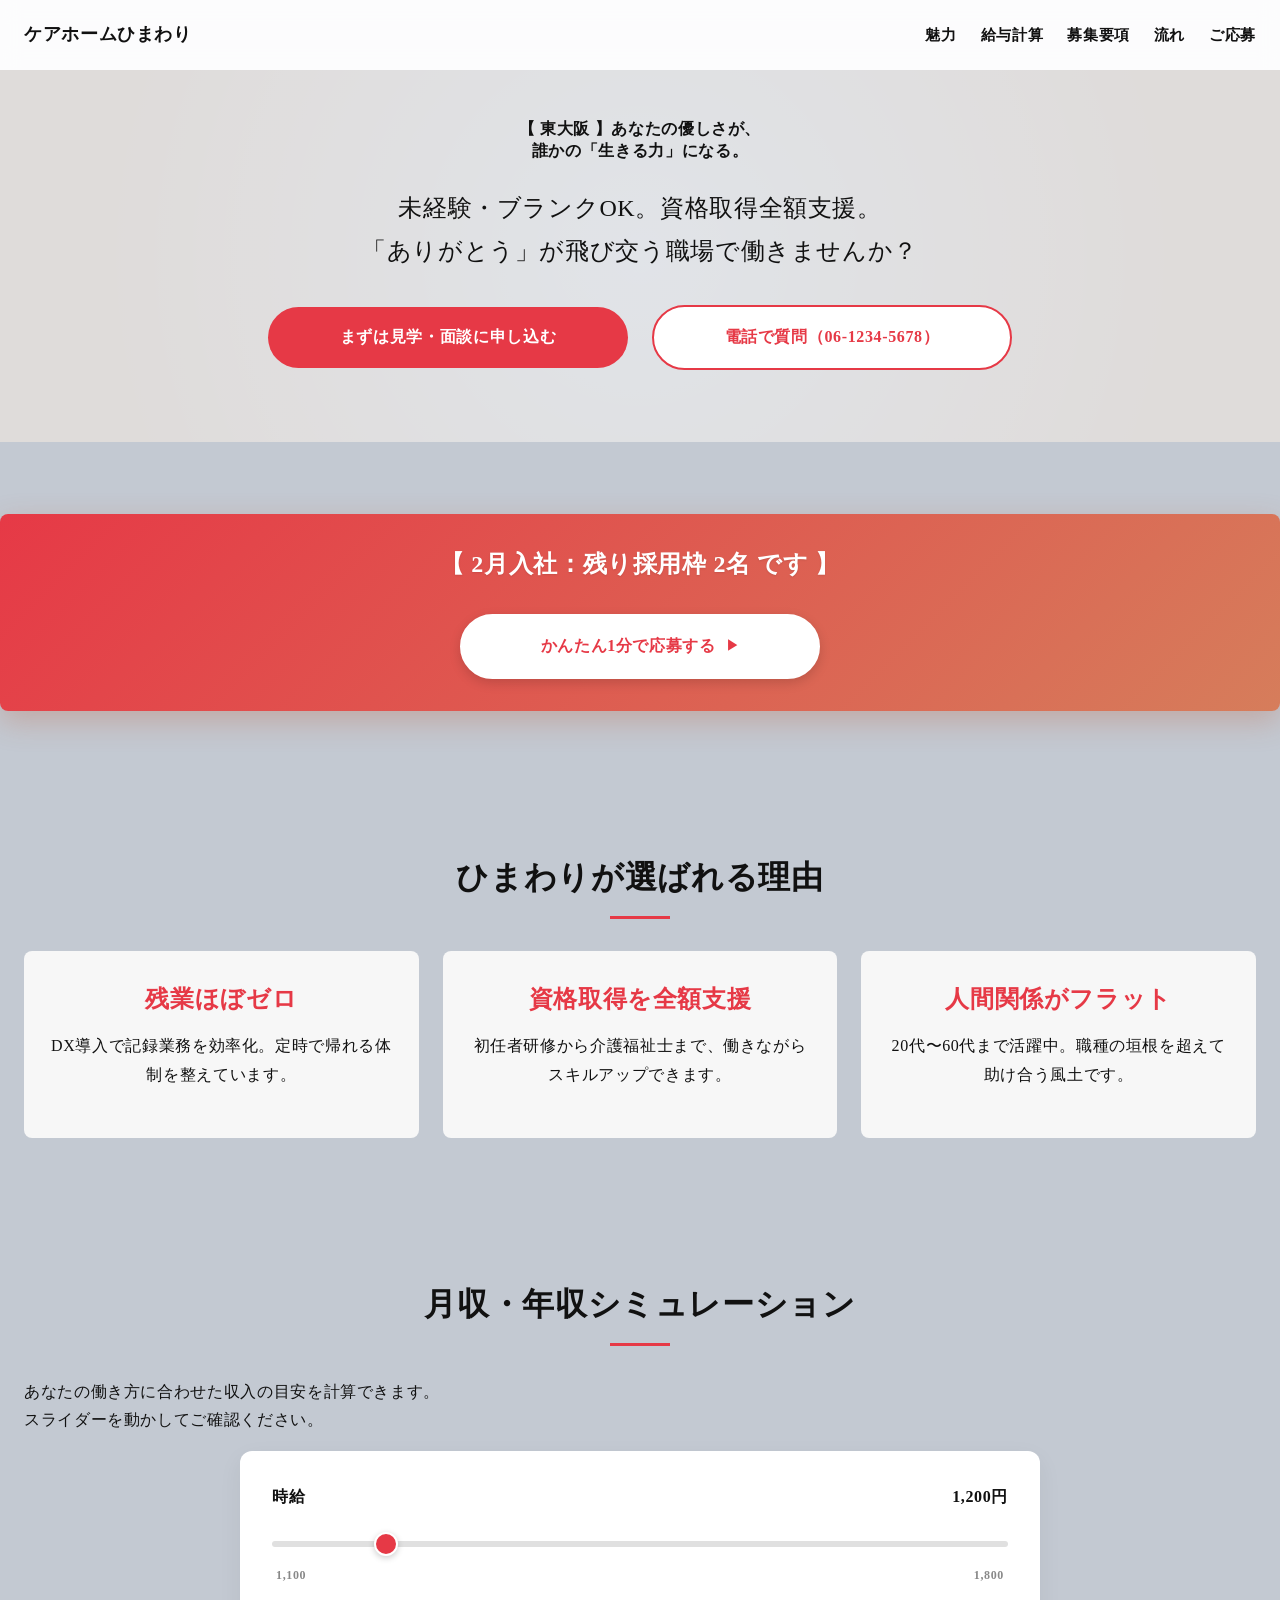
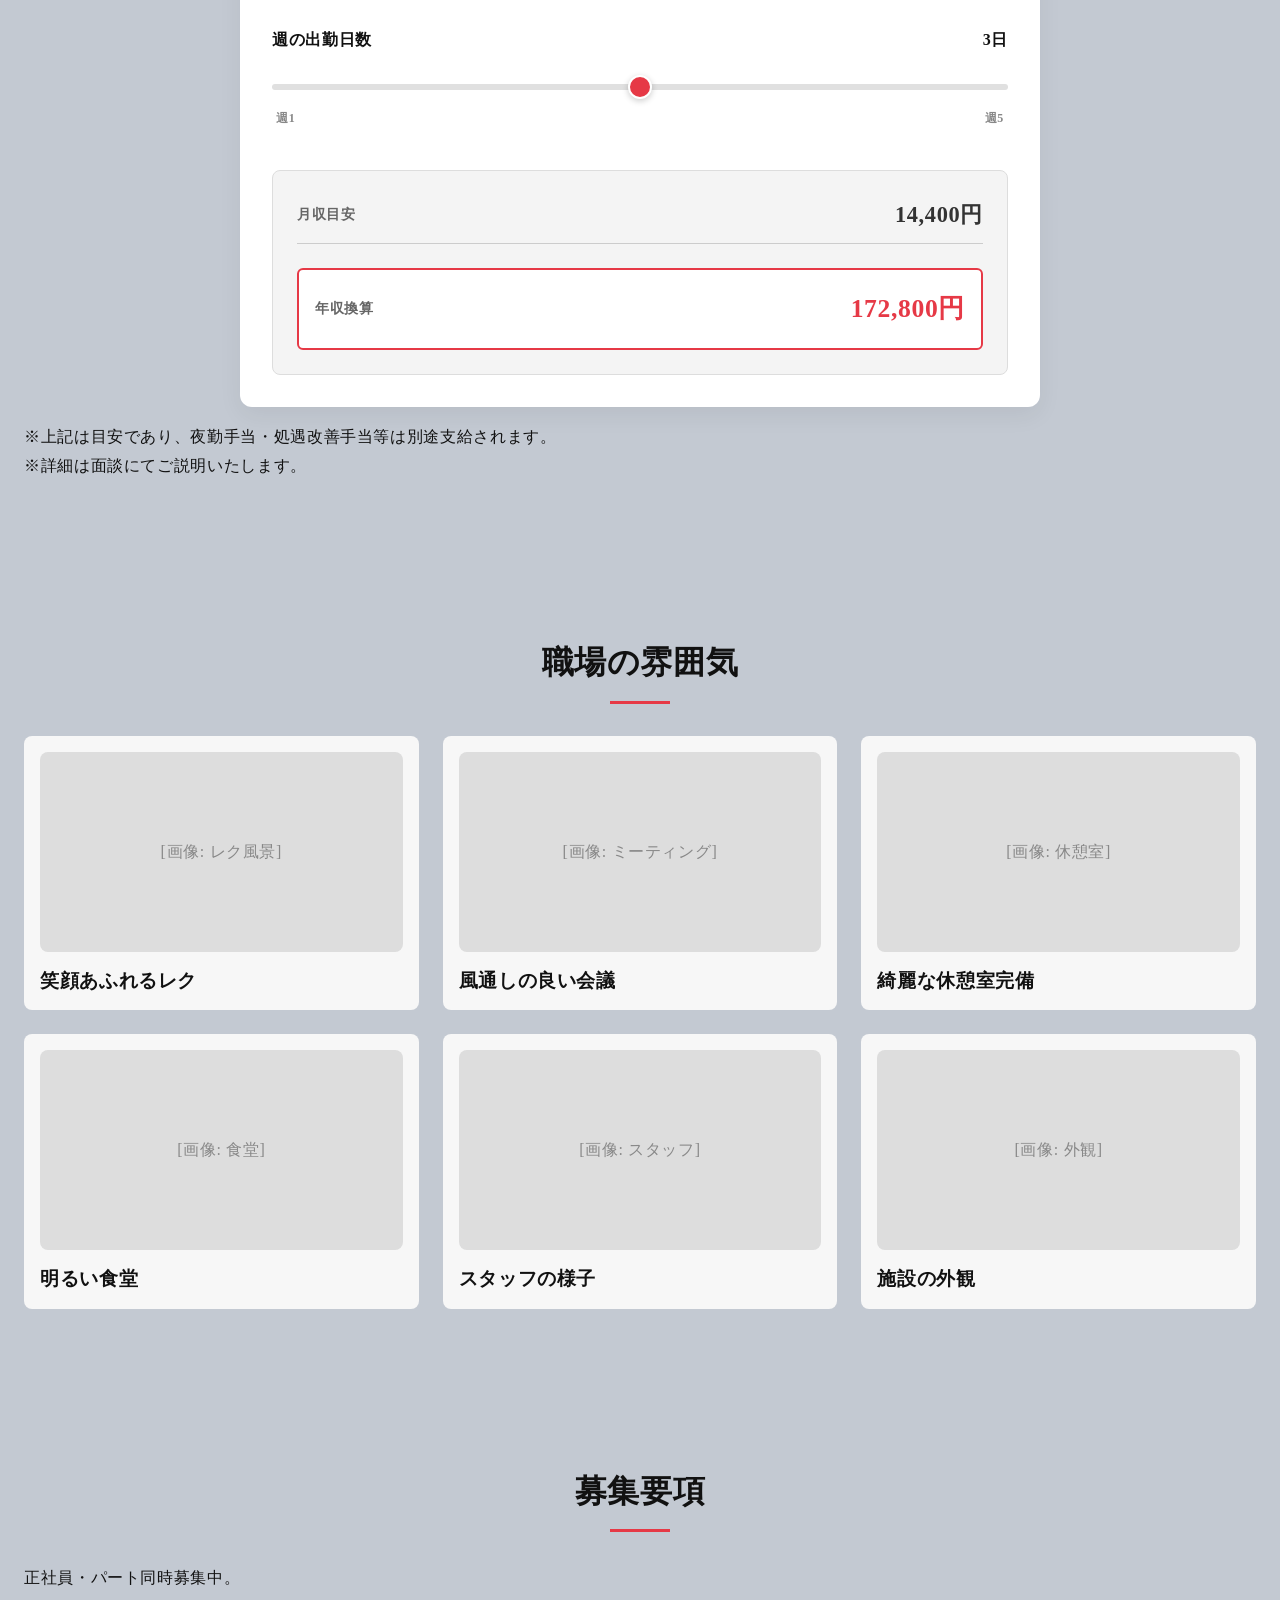
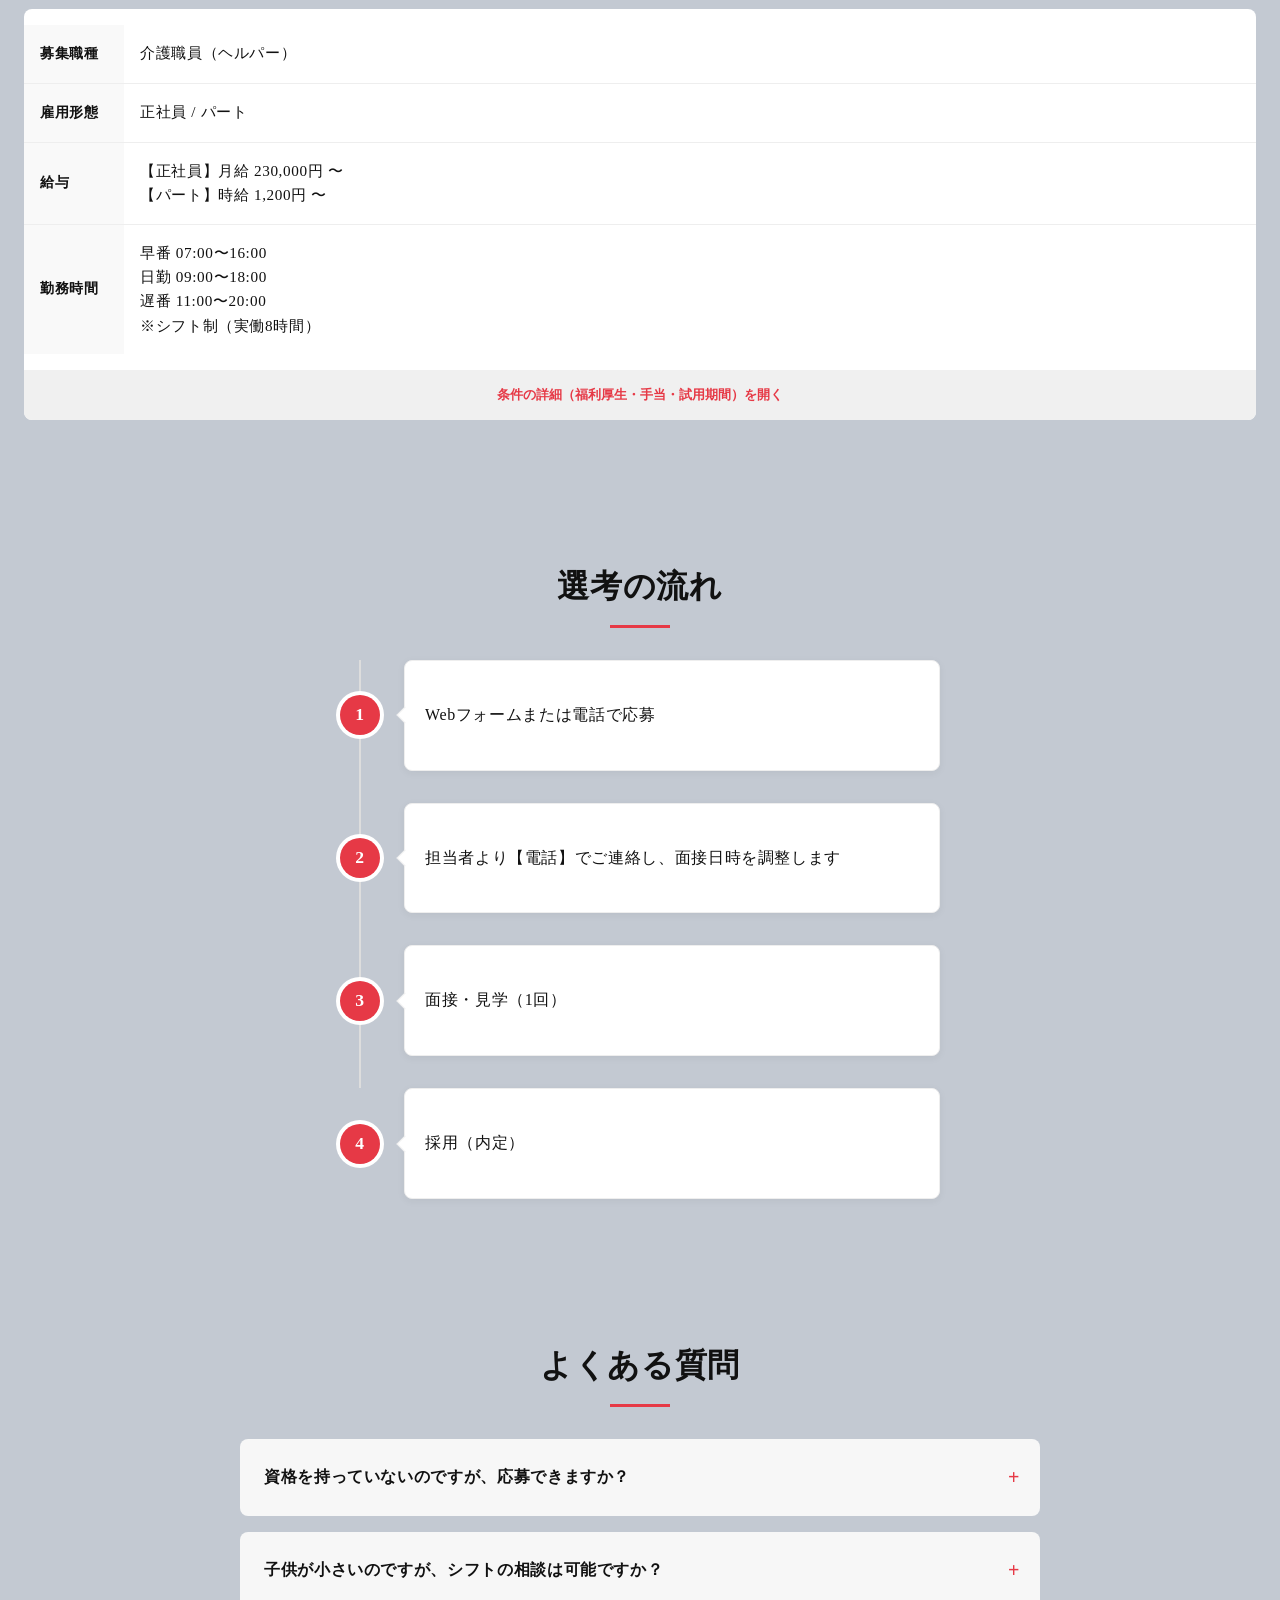
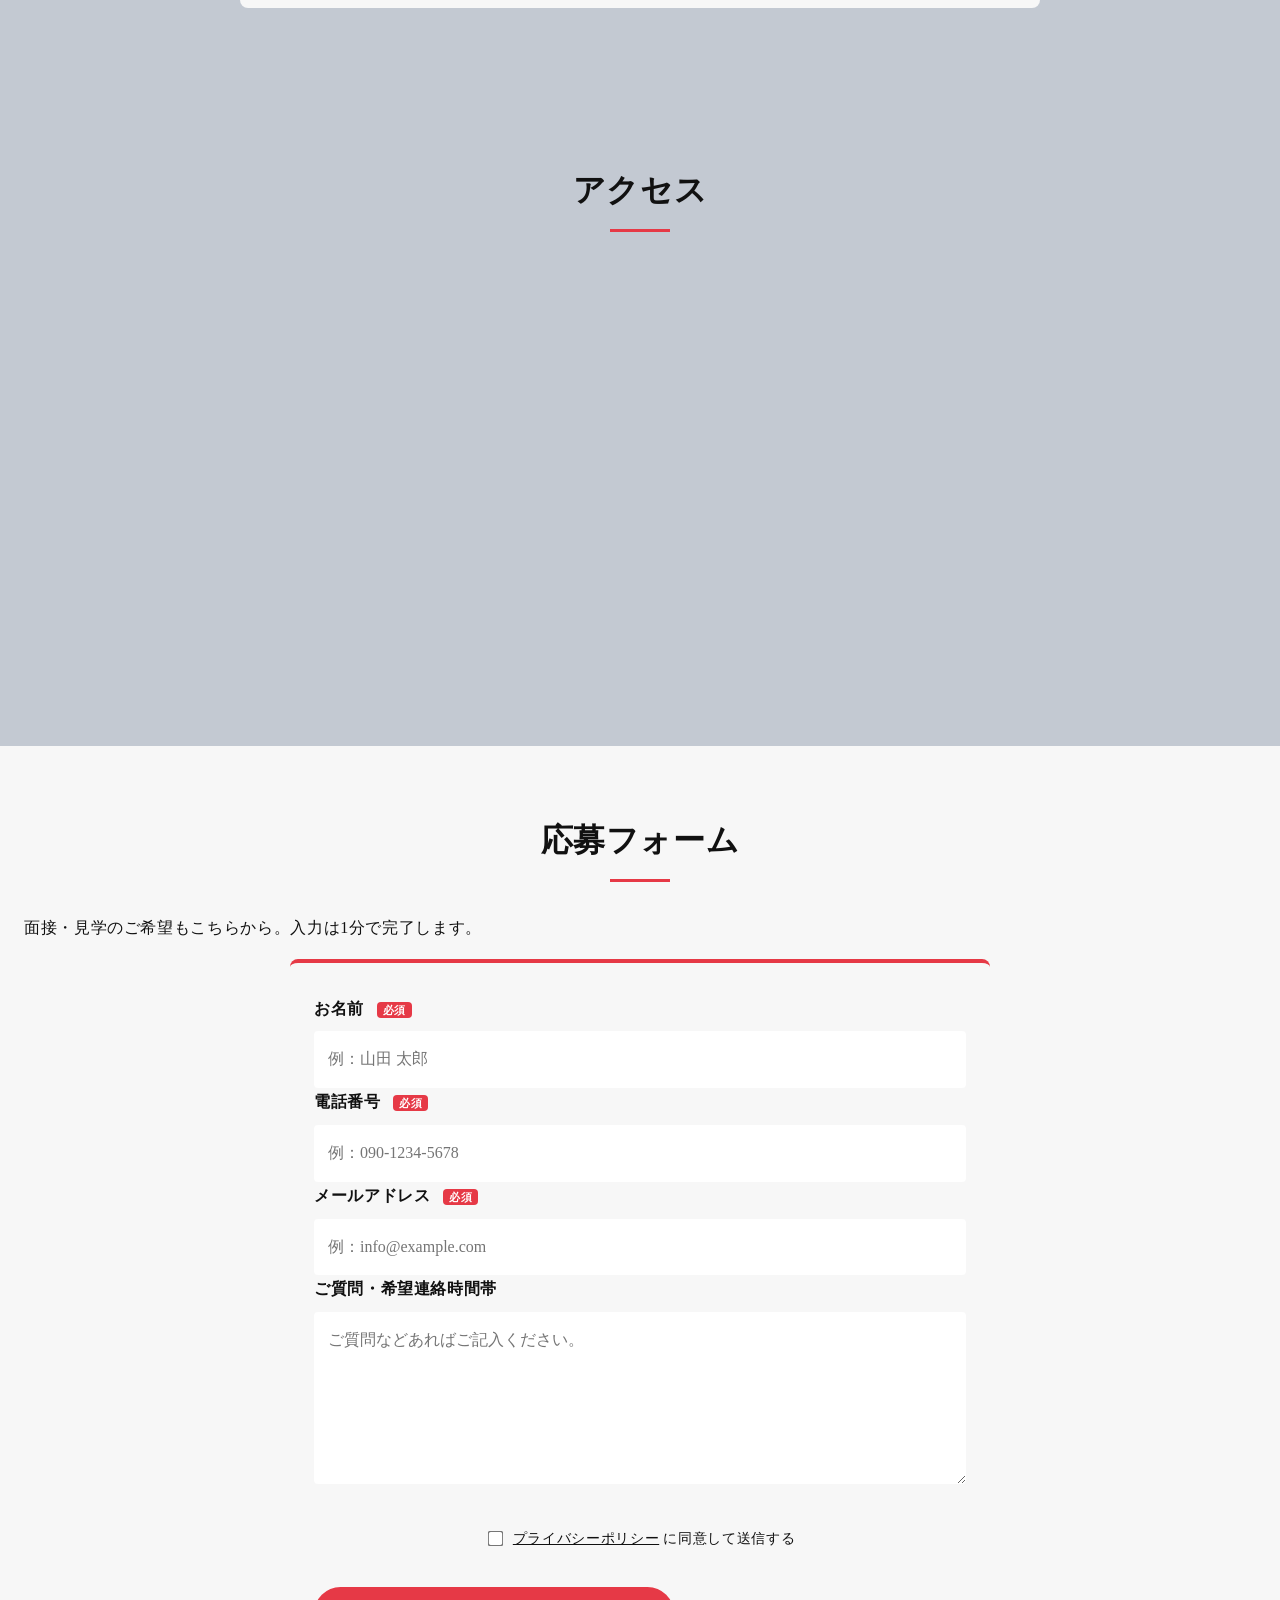
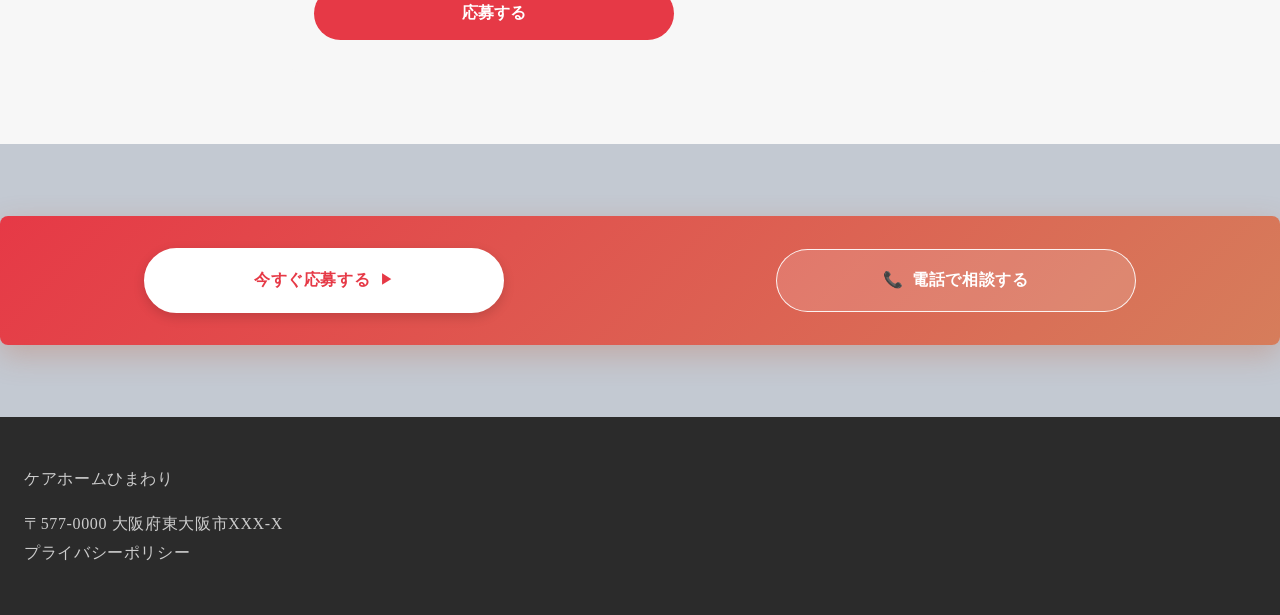
==== commit 732fc018: "chore: update copy" ====
--- a/index.html
+++ b/index.html
@@ -396,254 +396,6 @@
 <!-- VARIANTS:START -->
 
 
-<!-- variant:sim-income -->
-<section id="v-sim-income" class="v-sim-income sim-income" data-component="sim-income" data-section="sim-income">
-  <div class="container sim-income__inner">
-    <h2 class="section-title">月収・年収シミュレーション</h2>
-    <p class="sim-income__lead">
-      あなたの働き方に合わせた収入の目安を計算できます。<br>
-      スライダーを動かしてご確認ください。
-    </p>
-
-    <div class="sim-income__calculator">
-      <div class="sim-income__inputs">
-        <div class="sim-income__group">
-          <label for="v-sim-income--daily-wage">
-            日給
-            <span class="sim-income__value-display"><span data-role="display-daily">15,000</span>円</span>
-          </label>
-          <input type="range" id="v-sim-income--daily-wage" data-role="daily-wage" min="12000" max="18000" step="500" value="15000">
-          <div class="sim-income__range-labels">
-            <span>1.2万</span>
-            <span>1.8万</span>
-          </div>
-        </div>
-
-        <div class="sim-income__group">
-          <label for="v-sim-income--weekly-days">
-            週の出勤日数
-            <span class="sim-income__value-display"><span data-role="display-weekly">3</span>日</span>
-          </label>
-          <input type="range" id="v-sim-income--weekly-days" data-role="weekly-days" min="1" max="6" step="1" value="3">
-          <div class="sim-income__range-labels">
-            <span>週1</span>
-            <span>週6</span>
-          </div>
-        </div>
-
-        <div class="sim-income__group">
-          <label for="v-sim-income--transport">
-            交通費（月額）
-            <span class="sim-income__value-display"><span data-role="display-transport">0</span>円</span>
-          </label>
-          <input type="range" id="v-sim-income--transport" data-role="transport" min="0" max="20000" step="1000" value="0">
-          <div class="sim-income__range-labels">
-            <span>0</span>
-            <span>2万</span>
-          </div>
-        </div>
-      </div>
-
-      <div class="sim-income__results">
-        <div class="sim-income__result-box">
-          <span class="sim-income__result-label">月収目安</span>
-          <div class="sim-income__result-value">
-            <span data-role="result-monthly">180,000</span><span class="unit">円</span>
-          </div>
-        </div>
-        <div class="sim-income__result-box highlight">
-          <span class="sim-income__result-label">年収換算</span>
-          <div class="sim-income__result-value">
-            <span data-role="result-yearly">2,160,000</span><span class="unit">円</span>
-          </div>
-        </div>
-      </div>
-    </div>
-
-    <p class="sim-income__note">
-      ※上記は目安であり、実際の支給額を保証するものではありません。<br>
-      ※シフトの状況や現場により変動します。<br>
-      ※税金・社会保険料などは控除前の金額です。<br>
-      ※詳細は面談にてご説明いたします。
-    </p>
-  </div>
-</section>
-
-
-<!-- variant:job-spec -->
-<section class="jobSpec" id="job-spec" aria-labelledby="job-spec-title">
-  <div class="jobSpec__inner">
-    <header class="jobSpec__header">
-      <h2 class="jobSpec__title" id="job-spec-title">募集要項</h2>
-      <p class="jobSpec__lead">
-        条件は面談で最終すり合わせします。まずは全体像をご確認ください。
-      </p>
-    </header>
-
-    <div class="jobSpec__card" data-accordion-root>
-      <dl class="jobSpec__dl">
-        <div class="jobSpec__row">
-          <dt class="jobSpec__dt">募集職種</dt>
-          <dd class="jobSpec__dd">外構現場作業員（未経験OK）</dd>
-        </div>
-
-        <div class="jobSpec__row">
-          <dt class="jobSpec__dt">雇用形態</dt>
-          <dd class="jobSpec__dd">【正社員/アルバイト/請負（主）】</dd>
-        </div>
-
-        <div class="jobSpec__row">
-          <dt class="jobSpec__dt">給与</dt>
-          <dd class="jobSpec__dd">【日給＿＿〜＿＿】または【月給＿＿〜＿＿】（昇給：有/無）</dd>
-        </div>
-
-        <div class="jobSpec__row">
-          <dt class="jobSpec__dt">勤務時間</dt>
-          <dd class="jobSpec__dd">【＿＿:＿＿〜＿＿:＿＿】（休憩：＿＿分）</dd>
-        </div>
-
-        <div class="jobSpec__row">
-          <dt class="jobSpec__dt">休日</dt>
-          <dd class="jobSpec__dd">【＿＿＿＿】（GW/夏季/年末年始：有/無）</dd>
-        </div>
-
-        <div class="jobSpec__row">
-          <dt class="jobSpec__dt">雨天時</dt>
-          <dd class="jobSpec__dd">【休み無給／一部保障／現場次第（内容：＿＿）】</dd>
-        </div>
-
-        <div class="jobSpec__row">
-          <dt class="jobSpec__dt">残業</dt>
-          <dd class="jobSpec__dd">【ほぼ無し／月＿＿h／現場次第】</dd>
-        </div>
-
-        <div class="jobSpec__row">
-          <dt class="jobSpec__dt">勤務地（現場エリア）</dt>
-          <dd class="jobSpec__dd">【神戸市中心＋周辺（＿＿まで）】</dd>
-        </div>
-
-        <div class="jobSpec__row">
-          <dt class="jobSpec__dt">応募資格</dt>
-          <dd class="jobSpec__dd">
-            未経験OK：【OK/経験者のみ】<br />
-            普通免許：【必須/歓迎/不要】／その他：【＿＿＿＿】
-          </dd>
-        </div>
-      </dl>
-
-      <div class="jobSpec__divider"></div>
-
-      <!-- ここから「詳細」：スマホでは折りたたみ -->
-      <button class="jobSpec__toggle" type="button" data-accordion-toggle aria-expanded="false">
-        条件の詳細（福利厚生・手当・試用期間）を開く
-      </button>
-
-      <div class="jobSpec__details" data-accordion-panel hidden>
-        <dl class="jobSpec__dl jobSpec__dl--details">
-          <div class="jobSpec__row">
-            <dt class="jobSpec__dt">試用期間</dt>
-            <dd class="jobSpec__dd">
-              【なし／＿＿ヶ月】（給与差：なし/あり【内容】、待遇差：なし/あり【内容】）
-            </dd>
-          </div>
-
-          <div class="jobSpec__row">
-            <dt class="jobSpec__dt">福利厚生</dt>
-            <dd class="jobSpec__dd">
-              健康保険：【国保/協会けんぽ/未確認】／厚生年金：【有/無】／雇用保険：【有/無】<br />
-              労災保険：【有/無（特別加入含む）】／建退共：【有/無】／その他：【＿＿＿＿】
-            </dd>
-          </div>
-
-          <div class="jobSpec__row">
-            <dt class="jobSpec__dt">手当</dt>
-            <dd class="jobSpec__dd">
-              通勤：【有/無（上限：＿＿）】／資格：【有/無（対象：＿＿）】<br />
-              残業：【有/無（法定通り/独自）】／休日：【有/無（法定通り/独自）】／深夜：【有/無】
-            </dd>
-          </div>
-
-          <div class="jobSpec__divider jobSpec__divider--thin"></div>
-
-          <div class="jobSpec__row">
-            <dt class="jobSpec__dt">変更の範囲（業務）</dt>
-            <dd class="jobSpec__dd">【変更なし／あり（内容：＿＿＿＿）】</dd>
-          </div>
-
-          <div class="jobSpec__row">
-            <dt class="jobSpec__dt">変更の範囲（就業場所）</dt>
-            <dd class="jobSpec__dd">【変更なし（神戸市周辺）／あり（内容：＿＿＿＿）】</dd>
-          </div>
-
-          <div class="jobSpec__row">
-            <dt class="jobSpec__dt">年齢</dt>
-            <dd class="jobSpec__dd">年齢制限は設けません（事実表現のみ）。</dd>
-          </div>
-        </dl>
-      </div>
-    </div>
-  </div>
-</section>
-
-
-<!-- variant:apply-flow -->
-<section class="applyFlow" id="apply-flow" aria-labelledby="apply-flow-title">
-  <div class="applyFlow__inner">
-    <header class="applyFlow__header">
-      <h2 class="applyFlow__title" id="apply-flow-title">応募の流れ</h2>
-      <p class="applyFlow__lead">応募後は、こちらから必ずご連絡します。</p>
-    </header>
-
-    <ol class="applyFlow__steps">
-      <li class="applyFlow__step">
-        <span class="applyFlow__num">1</span>
-        <div class="applyFlow__body">
-          <p class="applyFlow__text">Webフォームまたは電話で応募</p>
-        </div>
-      </li>
-
-      <li class="applyFlow__step">
-        <span class="applyFlow__num">2</span>
-        <div class="applyFlow__body">
-          <p class="applyFlow__text">
-            【＿＿時間以内】に【電話/SMS/LINE（どれか1つ）】でご連絡します
-          </p>
-        </div>
-      </li>
-
-      <li class="applyFlow__step">
-        <span class="applyFlow__num">3</span>
-        <div class="applyFlow__body">
-          <p class="applyFlow__text">面談（仕事内容・条件をすり合わせ）</p>
-        </div>
-      </li>
-
-      <li class="applyFlow__step">
-        <span class="applyFlow__num">4</span>
-        <div class="applyFlow__body">
-          <p class="applyFlow__text">採用 → 初出勤日を決定</p>
-        </div>
-      </li>
-    </ol>
-
-    <div class="applyFlow__card">
-      <h3 class="applyFlow__sub">連絡フロー（取りこぼし防止）</h3>
-      <ul class="applyFlow__list">
-        <li>連絡担当：【＿＿＿＿】</li>
-        <li>連絡手段：【電話/SMS/LINE（どれか1つ）】</li>
-        <li>連絡可能時間帯：【＿＿＿＿】</li>
-        <li>初回連絡：【24時間以内 可/不可（可なら固定）】</li>
-      </ul>
-
-      <div class="applyFlow__actions">
-        <a class="applyFlow__btn" href="#contact">Webフォームで応募</a>
-        <a class="applyFlow__btn applyFlow__btn--secondary" href="#tel">電話で応募</a>
-      </div>
-    </div>
-  </div>
-</section>
-
-
 
 <!-- VARIANTS:END -->
 </body>
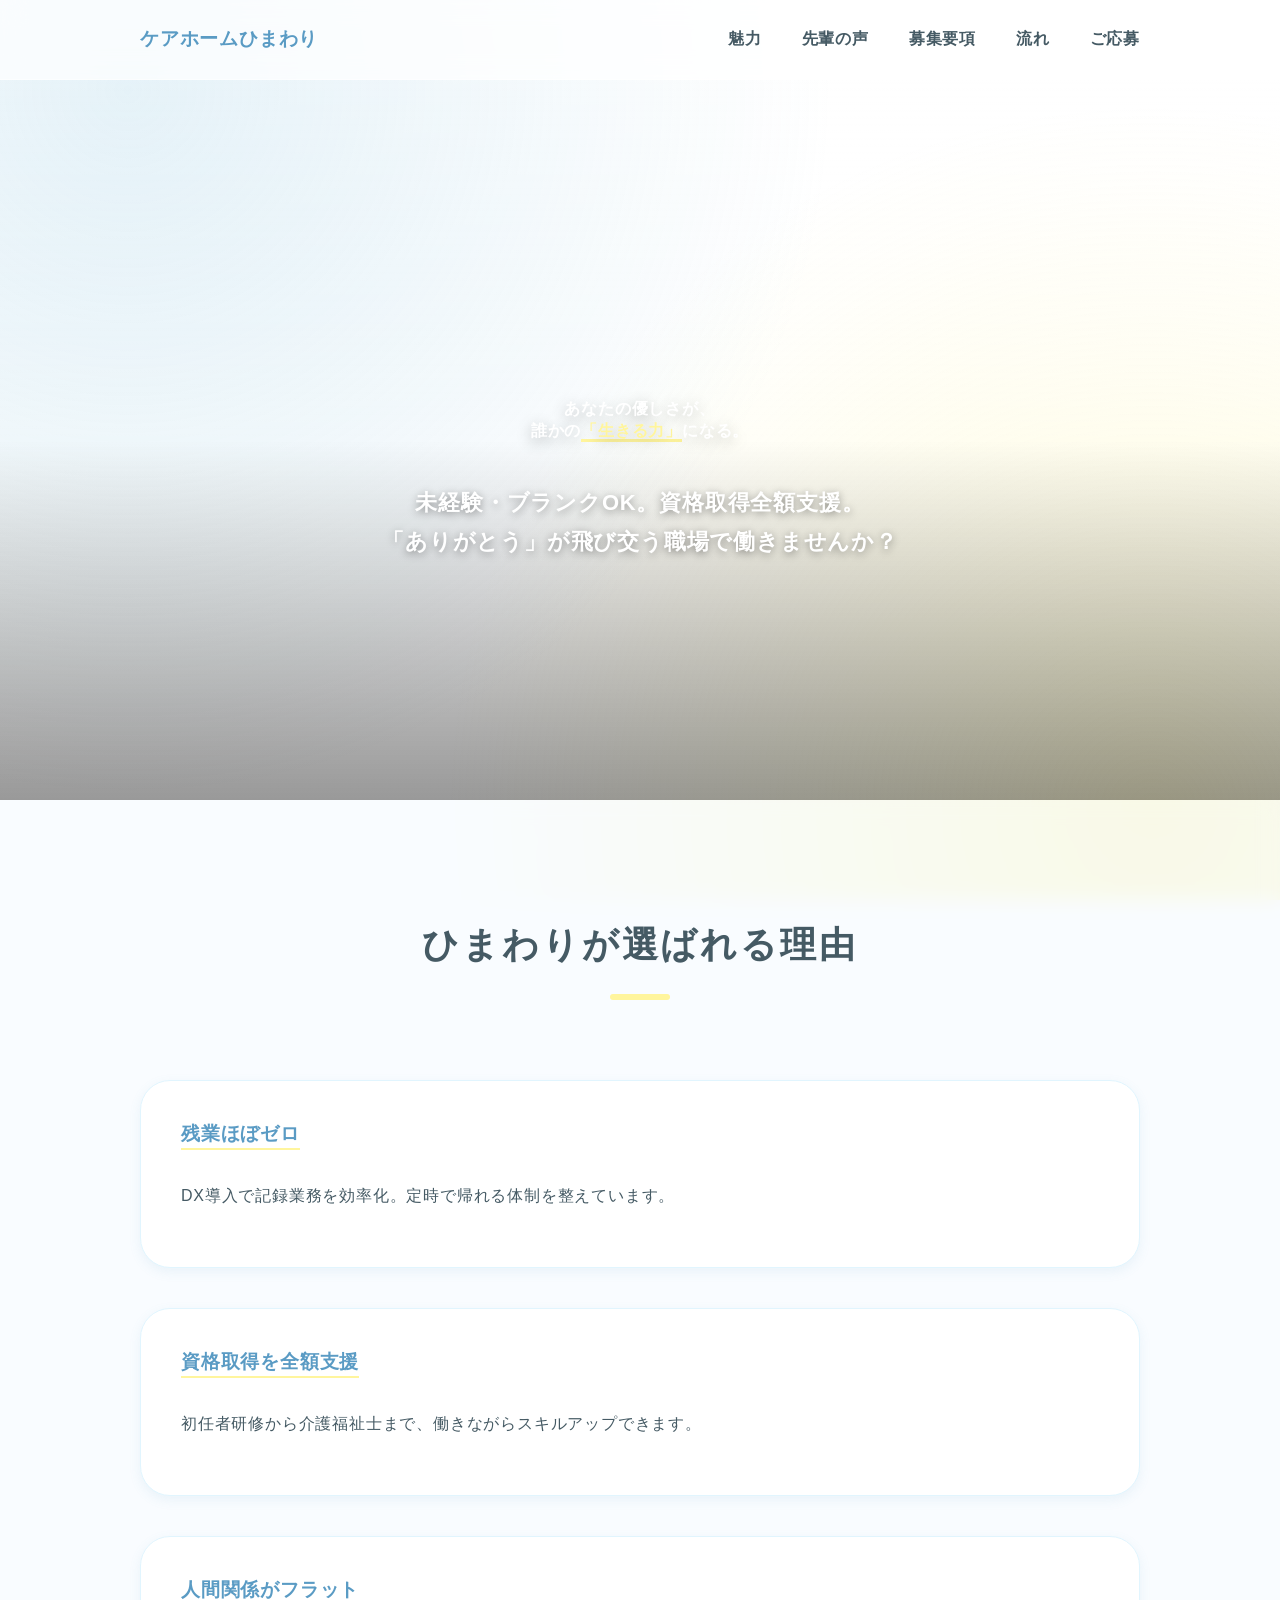
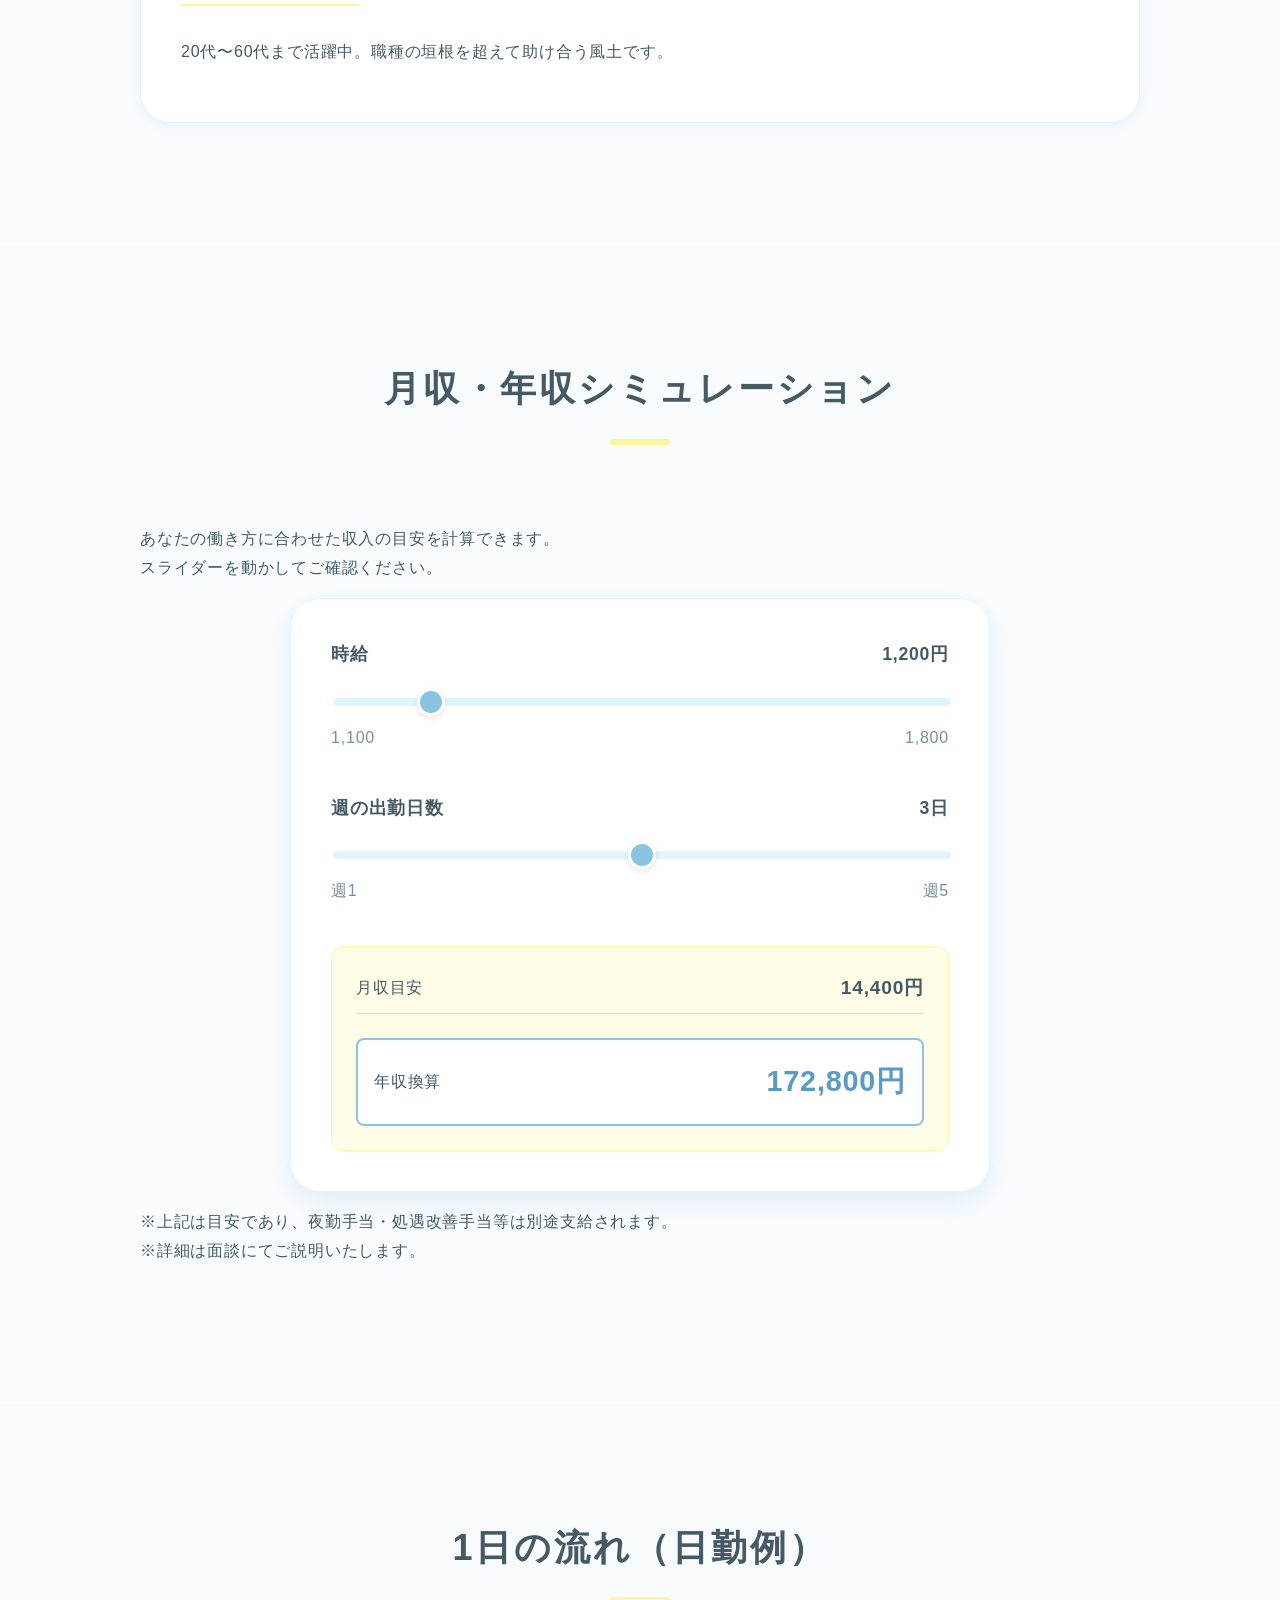
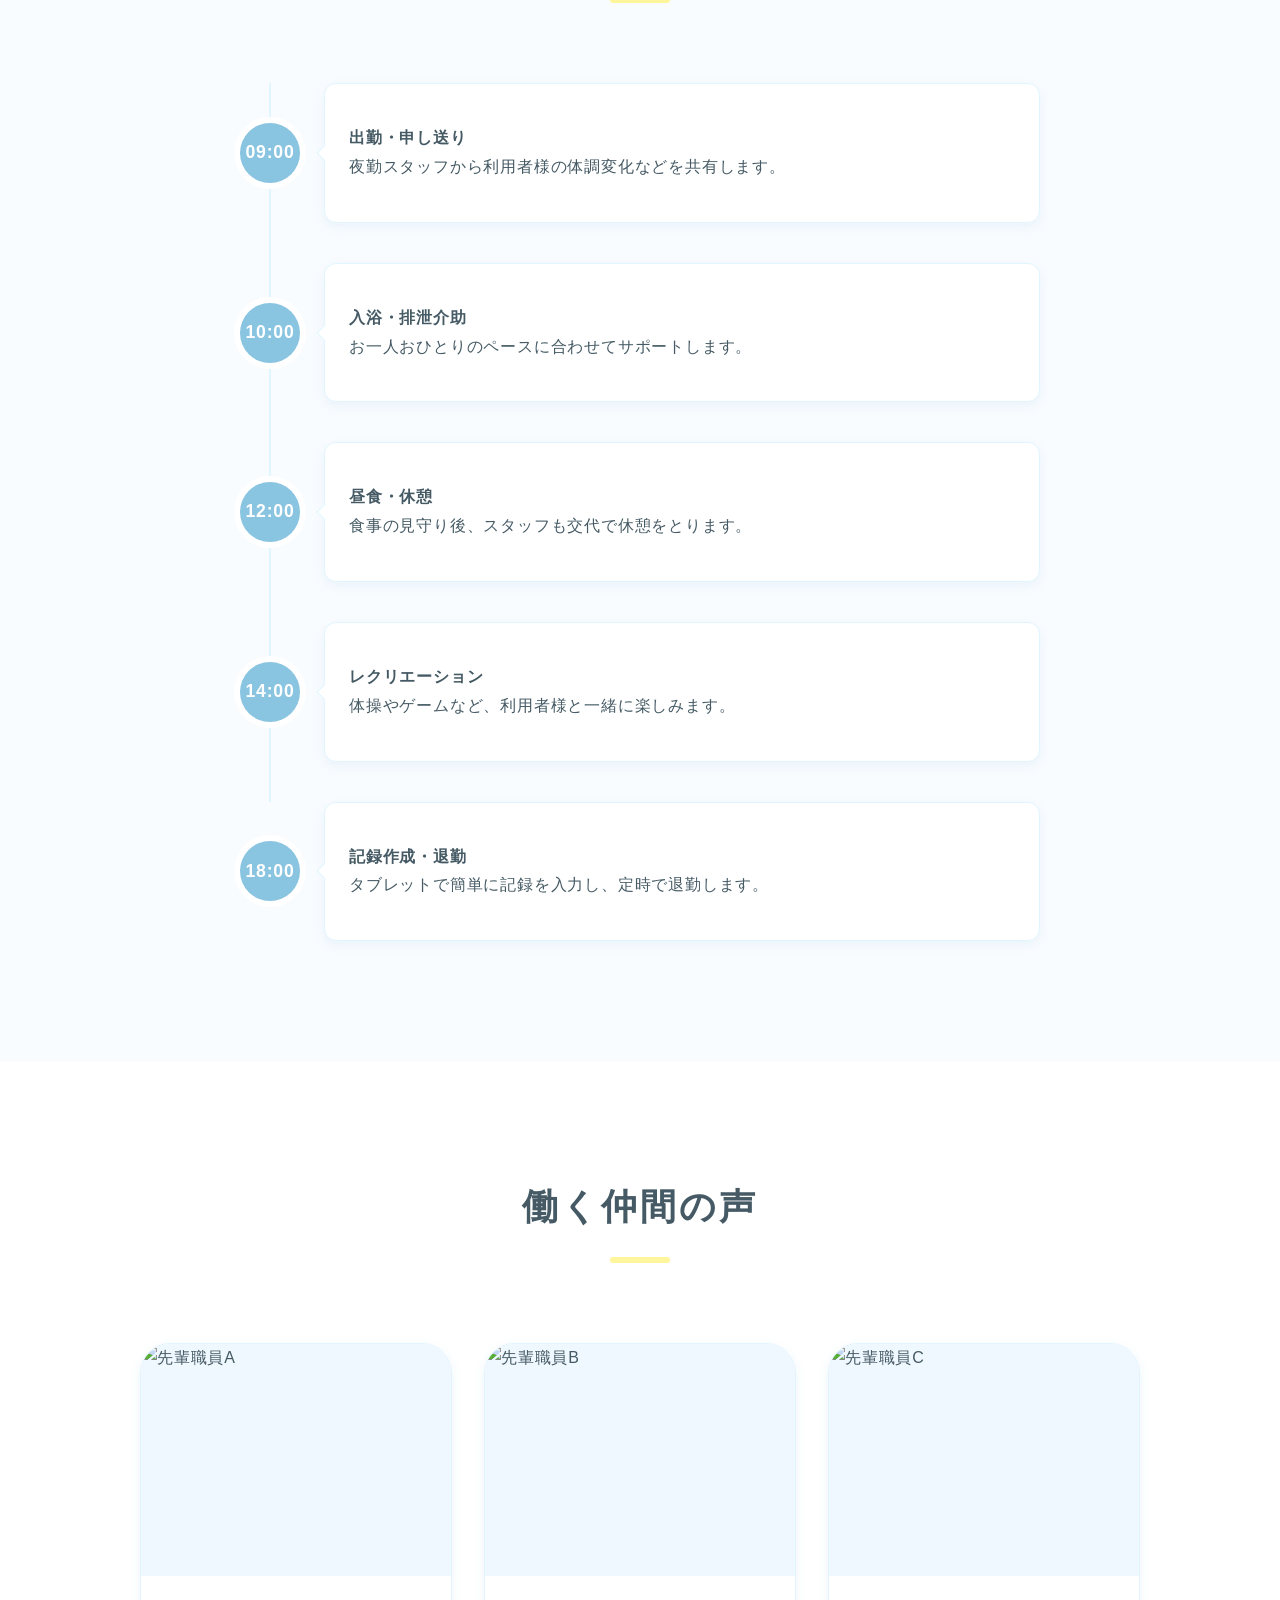
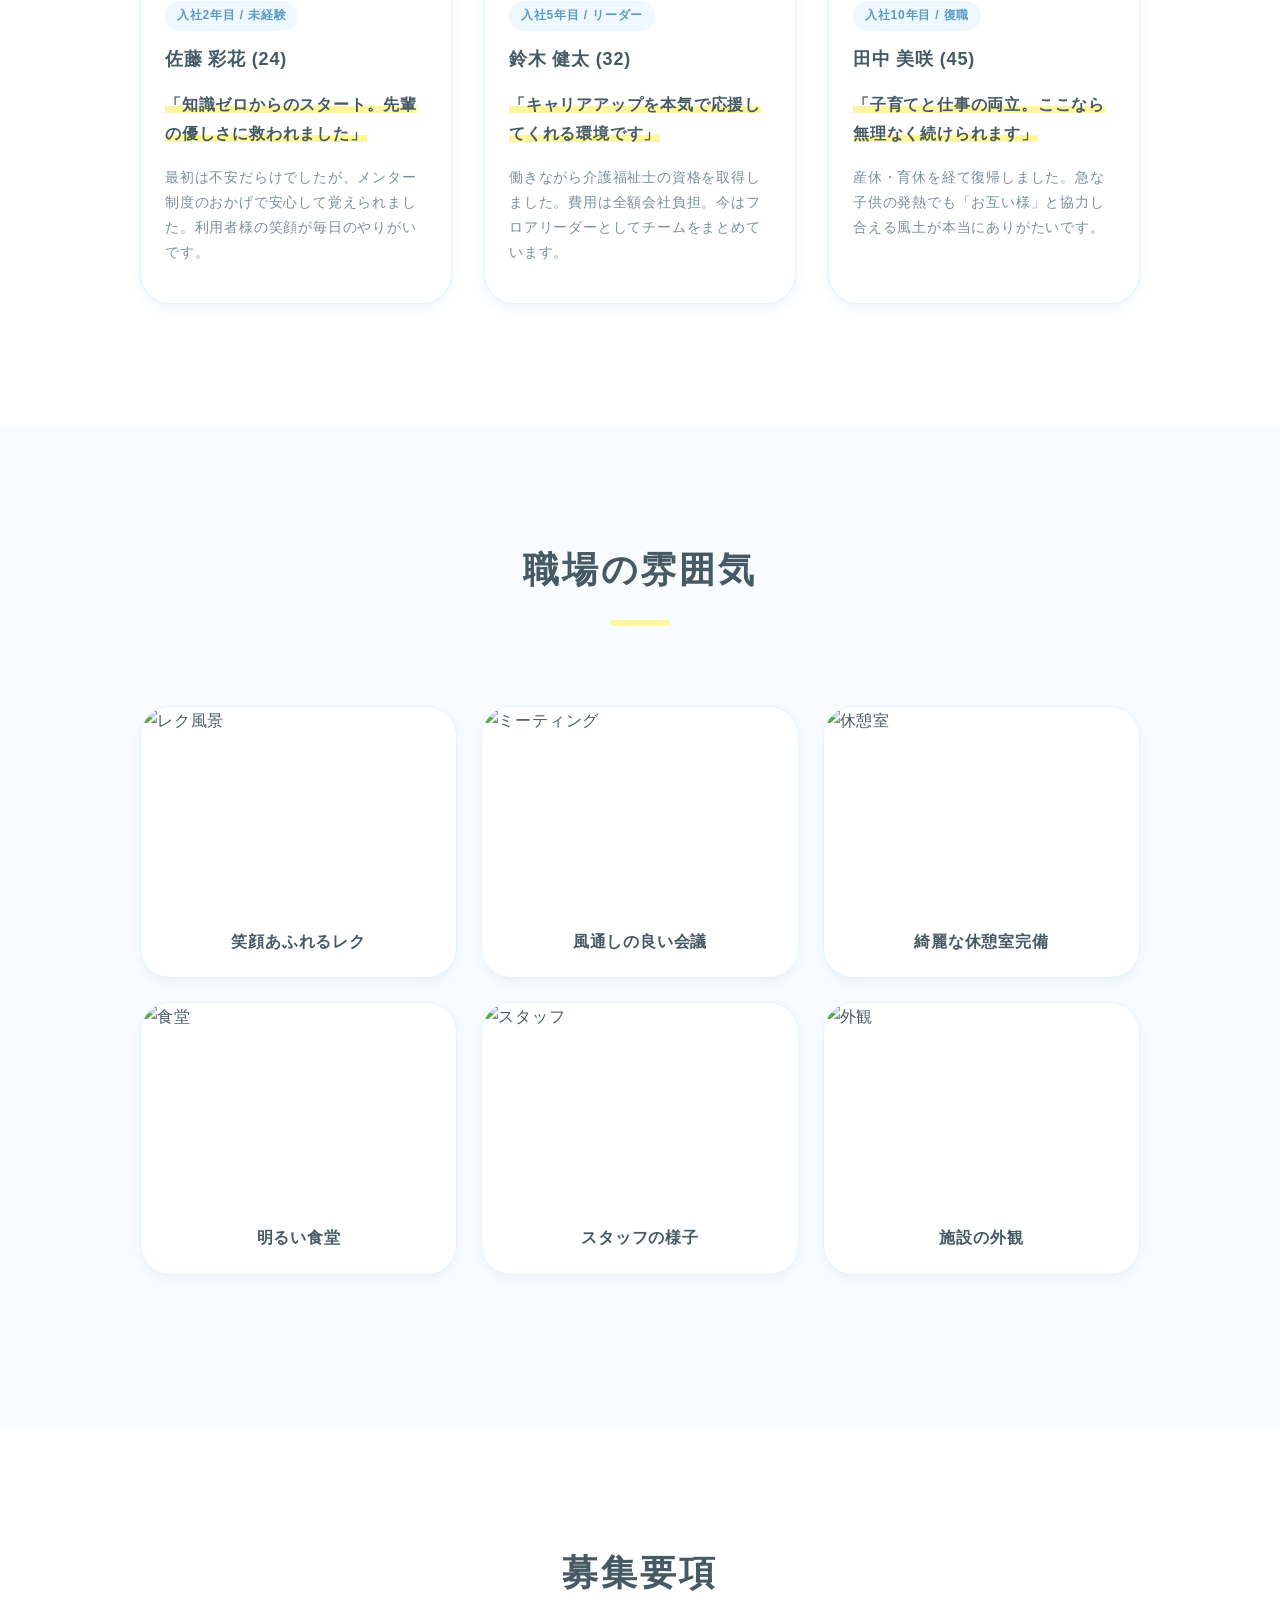
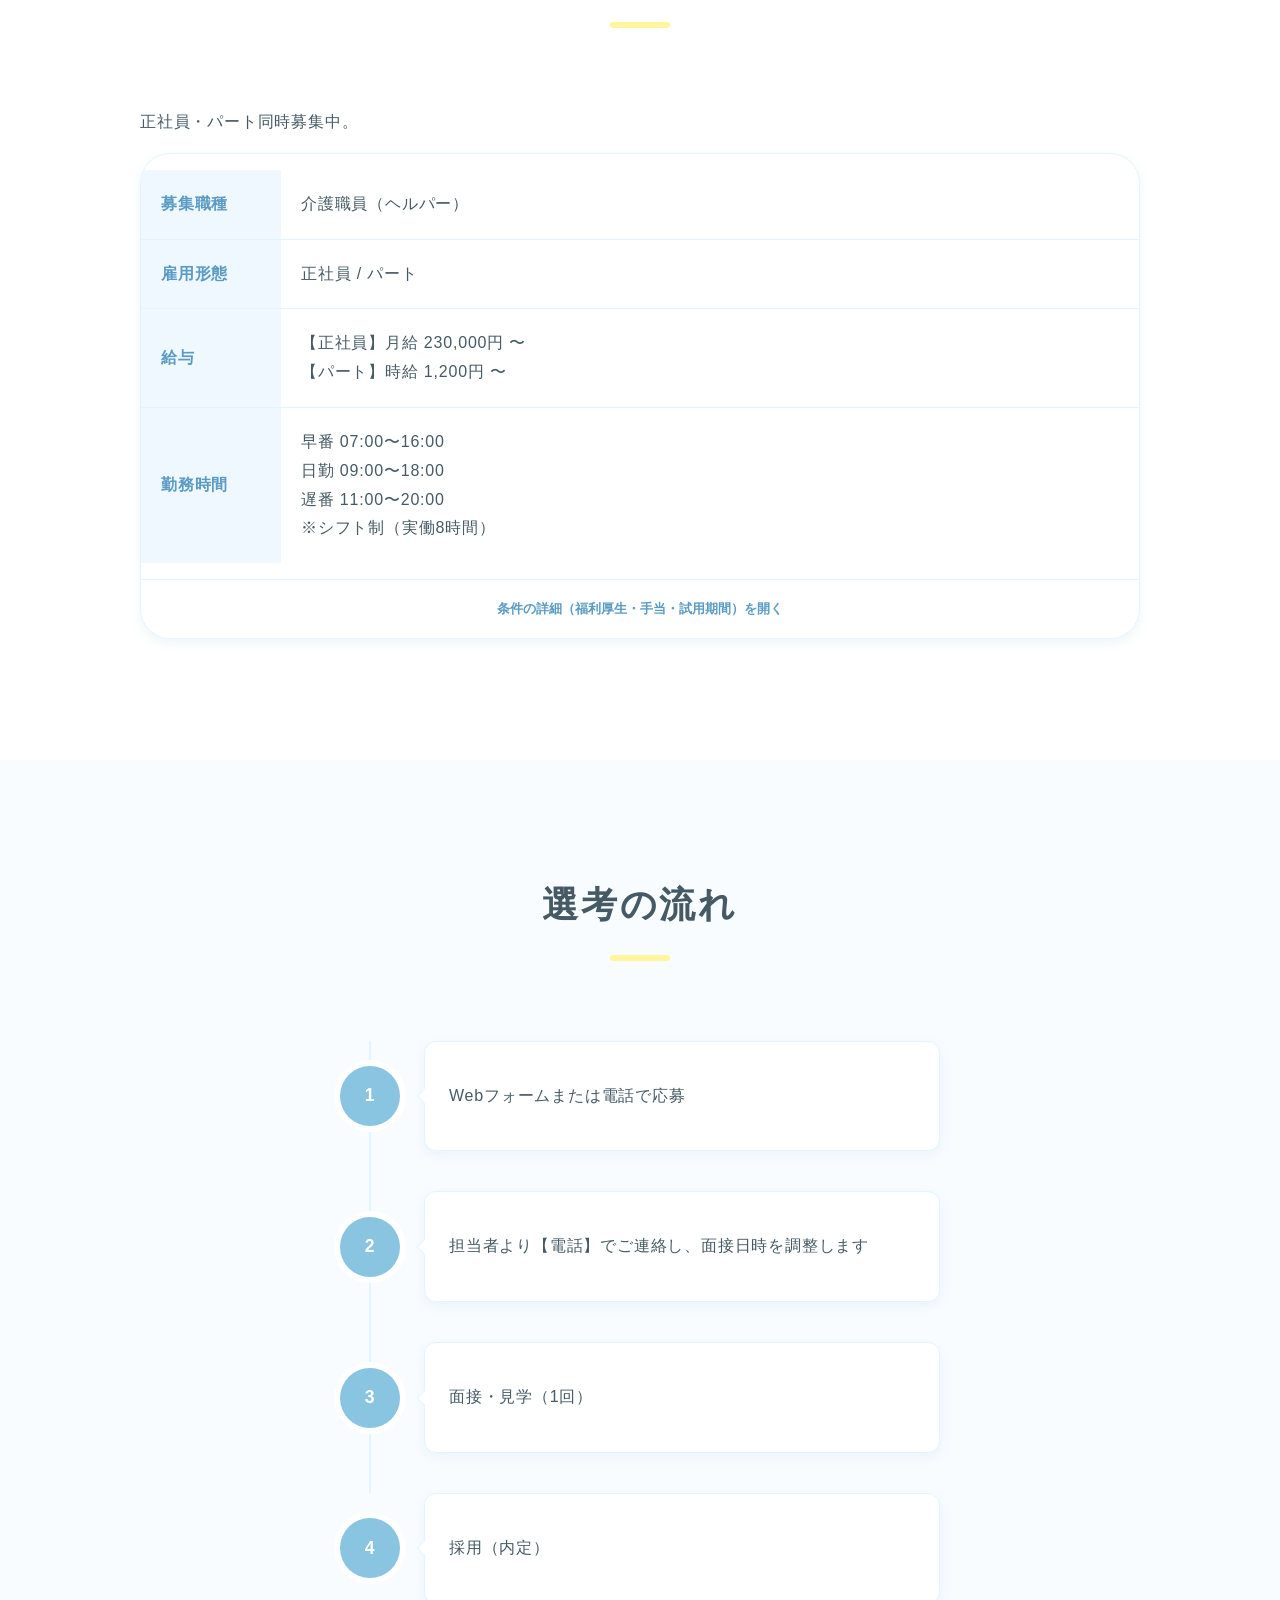
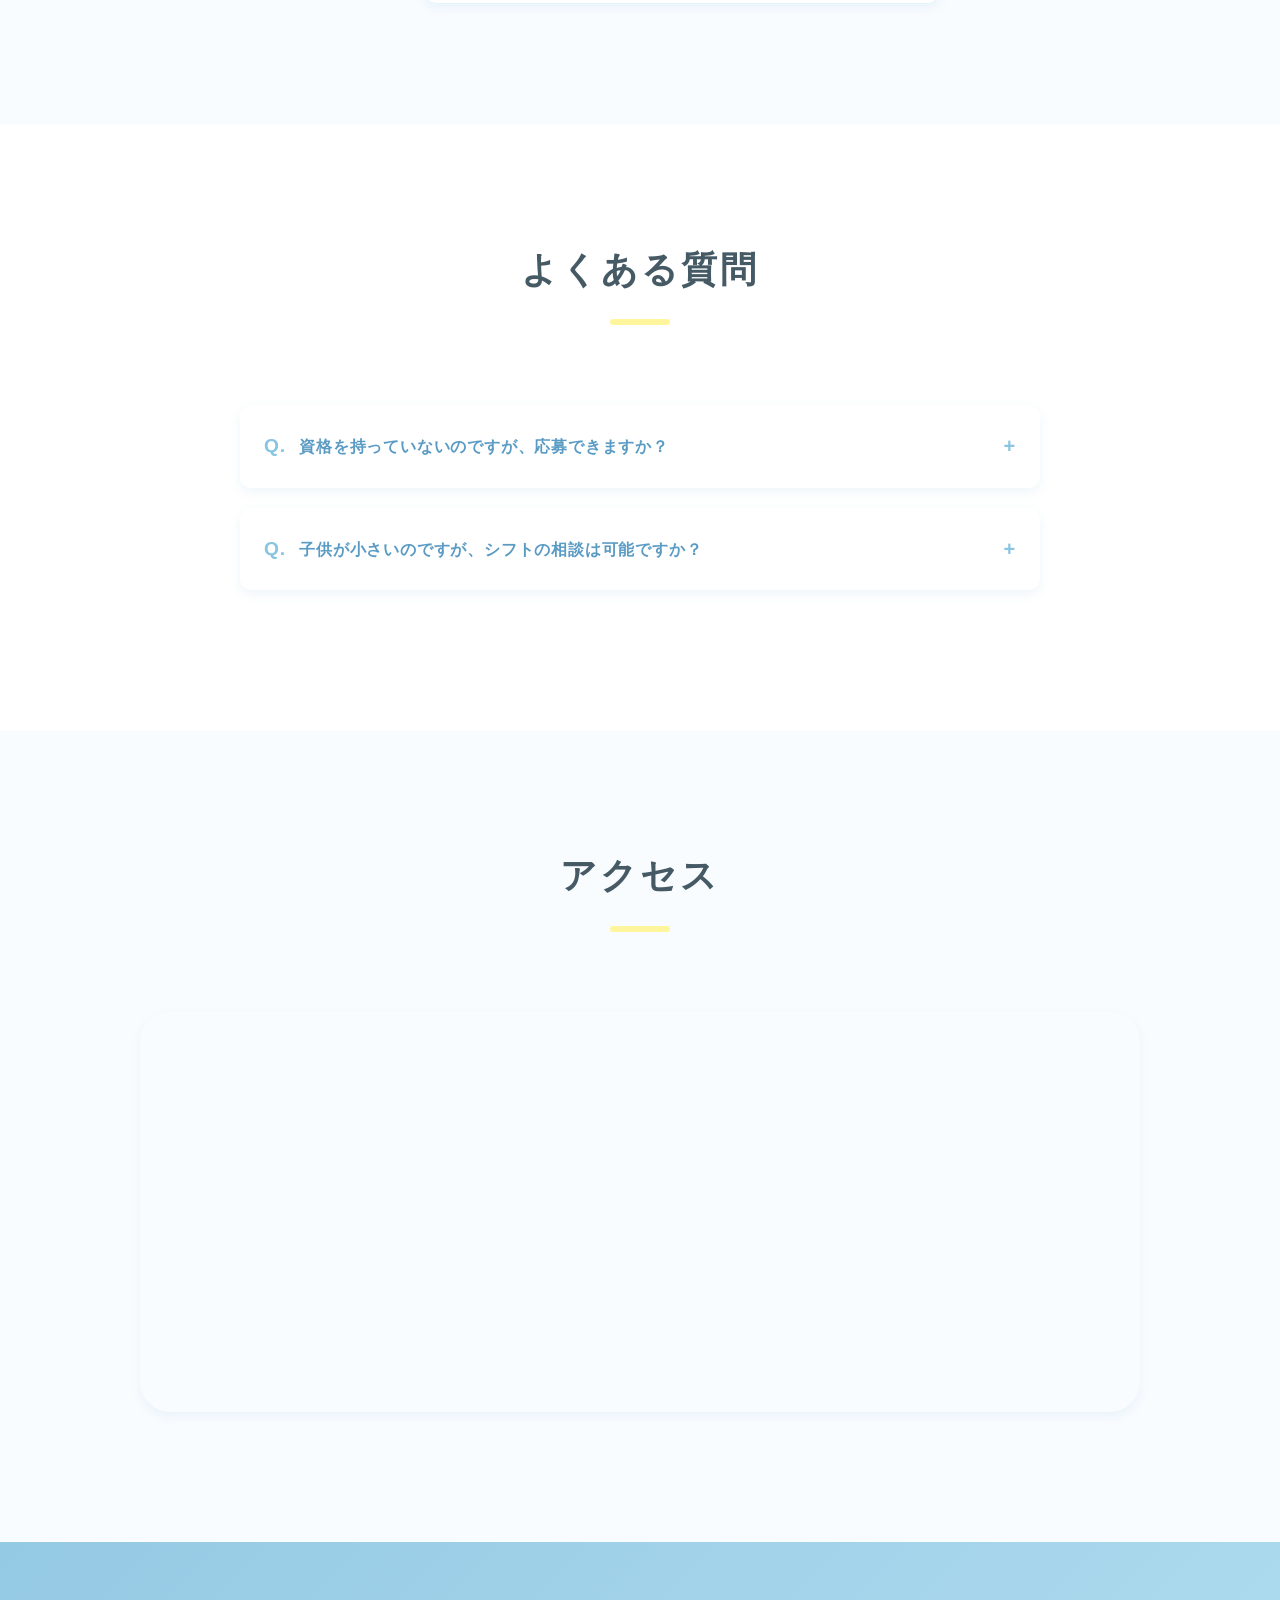
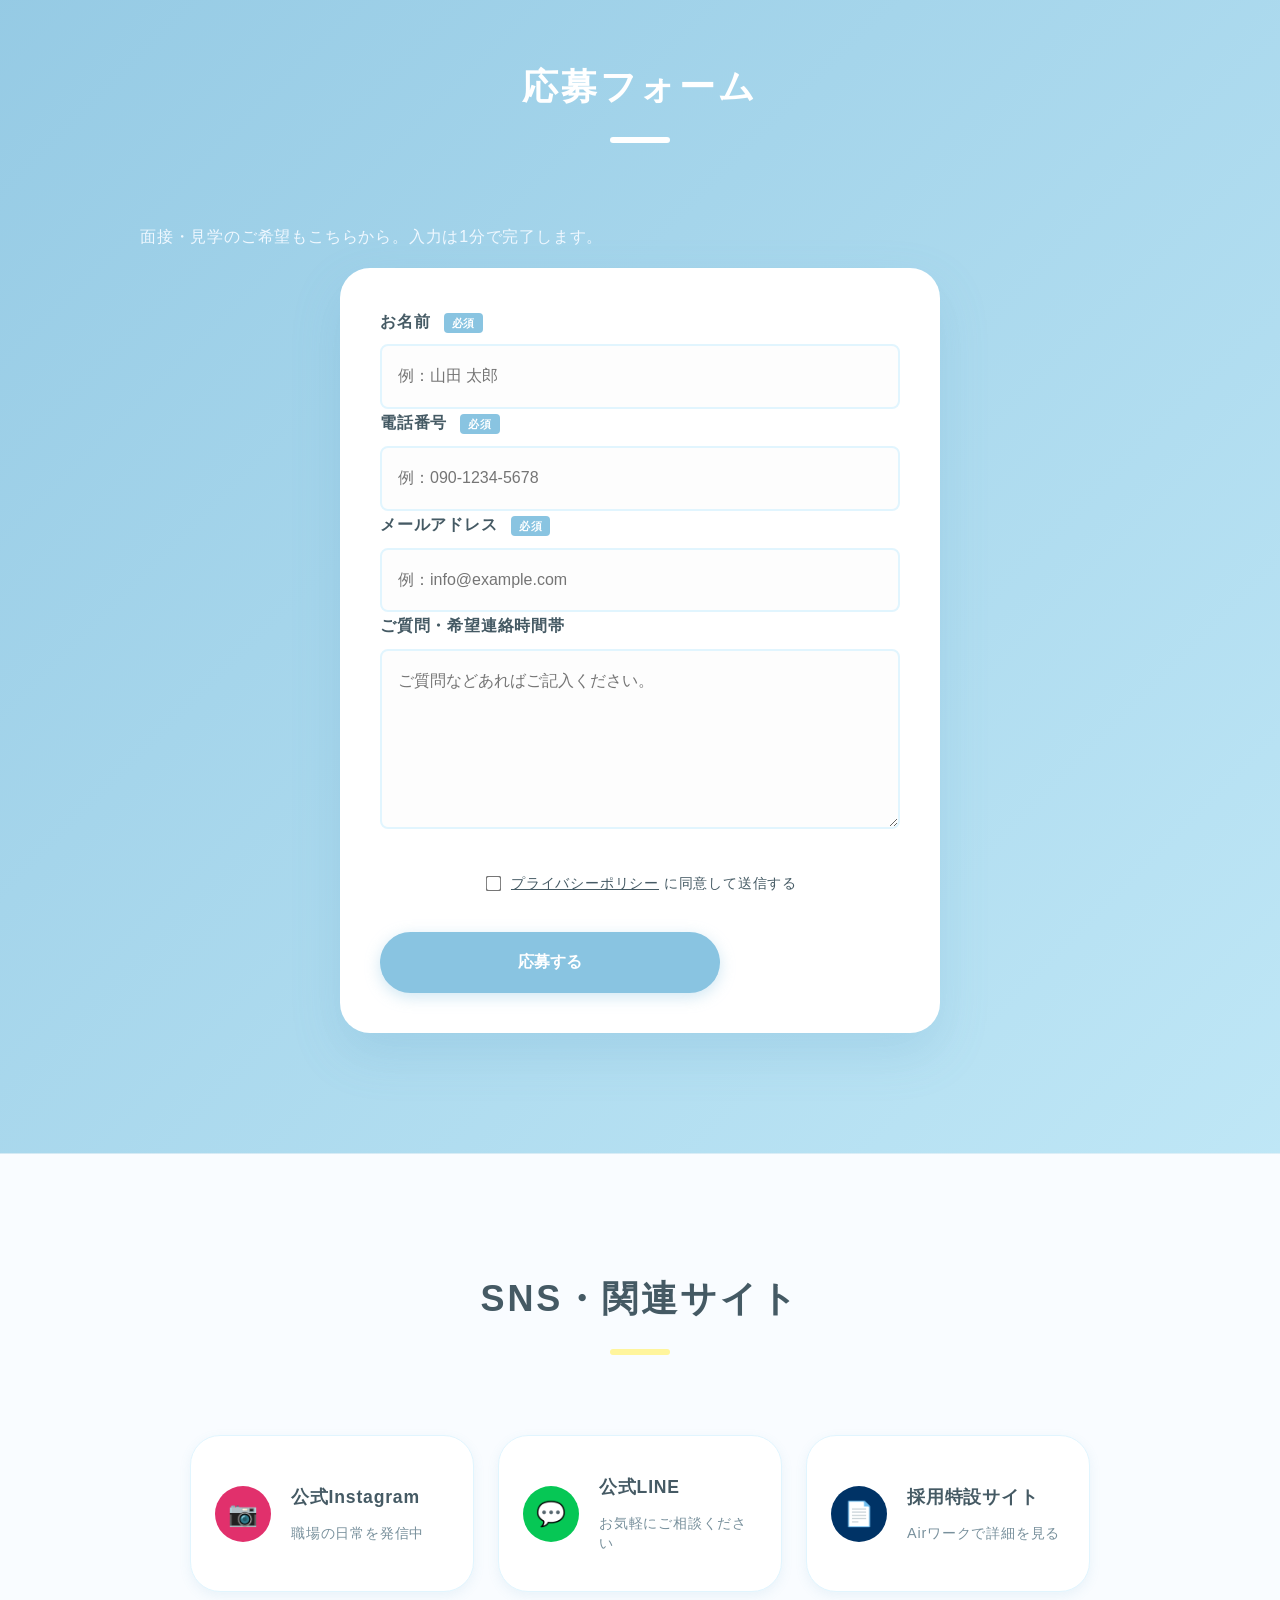
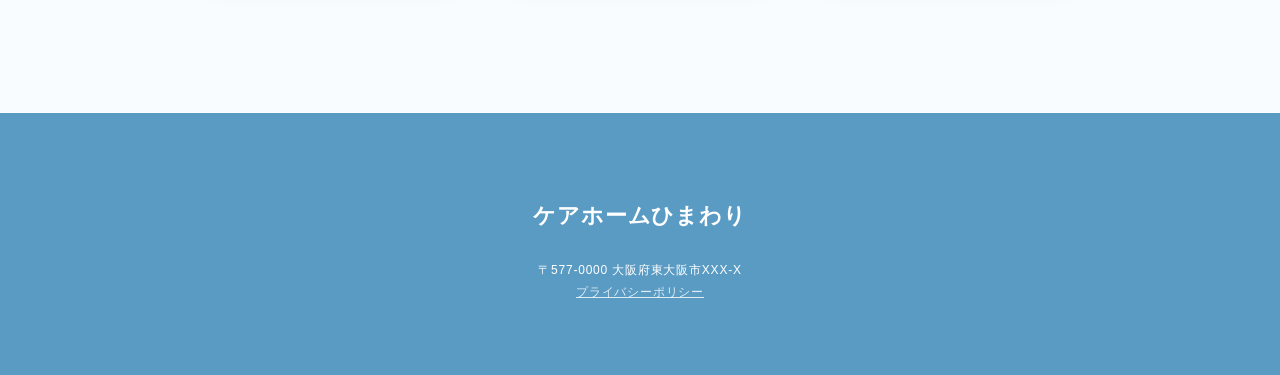
==== commit fe080109: "chore: update copy" ====
--- a/index.html
+++ b/index.html
@@ -28,7 +28,7 @@
     <nav class="header__nav" id="global-nav">
       <ul class="nav__list">
         <li><a href="#appeal" data-event="nav_appeal">魅力</a></li>
-        <li><a href="#v-sim-income" data-event="nav_sim">給与計算</a></li>
+        <li><a href="#interview" data-event="nav_interview">先輩の声</a></li>
         <li><a href="#job-spec" data-event="nav_job">募集要項</a></li>
         <li><a href="#apply-flow" data-event="nav_flow">流れ</a></li>
         <li><a href="#contact" data-event="nav_contact">ご応募</a></li>
@@ -39,30 +39,18 @@
 
 <main id="main">
 
-<section class="hero module-wrapper">
-   <div class="hero__bg" style="background-color: #fcefe3;"></div>
+<section class="hero">
+   <div class="hero__bg-image"></div>
+   <div class="hero__overlay"></div>
   <div class="container hero__inner">
     <h1 class="hero__title">
-      【 東大阪 】あなたの優しさが、<br>
-      誰かの「生きる力」になる。
+      あなたの優しさが、<br>
+      誰かの<span class="hero__highlight">「生きる力」</span>になる。
     </h1>
-    <p class="hero__text">未経験・ブランクOK。資格取得全額支援。<br>「ありがとう」が飛び交う職場で働きませんか？</p>
-
-    <div class="hero__cta">
-      <a href="#contact" class="btn btn--main" data-event="cta_hero_apply">まずは見学・面談に申し込む</a>
-      <a href="tel:06-1234-5678" class="btn btn--sub" data-event="cta_hero_tel">
-        電話で質問（06-1234-5678）
-      </a>
-    </div>
-  </div>
-</section>
-
-<section class="cta cta--top module-wrapper">
-  <div class="container cta__inner">
-    <p class="cta__headline">【 2月入社：残り採用枠 <strong>2名</strong> です 】</p>
-    <div class="cta__buttons">
-      <a href="#contact" class="btn btn--main" data-event="cta_top_apply">かんたん1分で応募する</a>
-    </div>
+    <p class="hero__text">
+      未経験・ブランクOK。資格取得全額支援。<br>
+      「ありがとう」が飛び交う職場で働きませんか？
+    </p>
   </div>
 </section>
 
@@ -149,42 +137,111 @@
 
 <section class="module-wrapper">
   <div class="container section__inner">
+    <h2 class="section__title">1日の流れ（日勤例）</h2>
+    <div class="applyFlow__steps" style="max-width:800px;">
+      <div class="applyFlow__step">
+        <div class="applyFlow__num">09:00</div>
+        <div class="applyFlow__body">
+          <p class="applyFlow__text"><strong>出勤・申し送り</strong><br>夜勤スタッフから利用者様の体調変化などを共有します。</p>
+        </div>
+      </div>
+      <div class="applyFlow__step">
+        <div class="applyFlow__num">10:00</div>
+        <div class="applyFlow__body">
+          <p class="applyFlow__text"><strong>入浴・排泄介助</strong><br>お一人おひとりのペースに合わせてサポートします。</p>
+        </div>
+      </div>
+      <div class="applyFlow__step">
+        <div class="applyFlow__num">12:00</div>
+        <div class="applyFlow__body">
+          <p class="applyFlow__text"><strong>昼食・休憩</strong><br>食事の見守り後、スタッフも交代で休憩をとります。</p>
+        </div>
+      </div>
+      <div class="applyFlow__step">
+        <div class="applyFlow__num">14:00</div>
+        <div class="applyFlow__body">
+          <p class="applyFlow__text"><strong>レクリエーション</strong><br>体操やゲームなど、利用者様と一緒に楽しみます。</p>
+        </div>
+      </div>
+      <div class="applyFlow__step">
+        <div class="applyFlow__num">18:00</div>
+        <div class="applyFlow__body">
+          <p class="applyFlow__text"><strong>記録作成・退勤</strong><br>タブレットで簡単に記録を入力し、定時で退勤します。</p>
+        </div>
+      </div>
+    </div>
+  </div>
+</section>
+
+<section id="interview" class="module-wrapper">
+  <div class="container section__inner">
+    <h2 class="section__title">働く仲間の声</h2>
+    <div class="interview__list">
+      <article class="interview-card">
+        <img src="https://images.unsplash.com/photo-1544005313-94ddf0286df2?auto=format&fit=crop&w=400&q=80" alt="先輩職員A" class="interview-card__img" loading="lazy">
+        <div class="interview-card__body">
+          <span class="interview-card__role">入社2年目 / 未経験</span>
+          <span class="interview-card__name">佐藤 彩花 (24)</span>
+          <p class="interview-card__catch">「知識ゼロからのスタート。先輩の優しさに救われました」</p>
+          <p class="interview-card__text">
+            最初は不安だらけでしたが、メンター制度のおかげで安心して覚えられました。利用者様の笑顔が毎日のやりがいです。
+          </p>
+        </div>
+      </article>
+
+      <article class="interview-card">
+        <img src="https://images.unsplash.com/photo-1556157382-97eda2d62296?auto=format&fit=crop&w=400&q=80" alt="先輩職員B" class="interview-card__img" loading="lazy">
+        <div class="interview-card__body">
+          <span class="interview-card__role">入社5年目 / リーダー</span>
+          <span class="interview-card__name">鈴木 健太 (32)</span>
+          <p class="interview-card__catch">「キャリアアップを本気で応援してくれる環境です」</p>
+          <p class="interview-card__text">
+            働きながら介護福祉士の資格を取得しました。費用は全額会社負担。今はフロアリーダーとしてチームをまとめています。
+          </p>
+        </div>
+      </article>
+
+      <article class="interview-card">
+        <img src="https://images.unsplash.com/photo-1573496359142-b8d87734a5a2?auto=format&fit=crop&w=400&q=80" alt="先輩職員C" class="interview-card__img" loading="lazy">
+        <div class="interview-card__body">
+          <span class="interview-card__role">入社10年目 / 復職</span>
+          <span class="interview-card__name">田中 美咲 (45)</span>
+          <p class="interview-card__catch">「子育てと仕事の両立。ここなら無理なく続けられます」</p>
+          <p class="interview-card__text">
+            産休・育休を経て復帰しました。急な子供の発熱でも「お互い様」と協力し合える風土が本当にありがたいです。
+          </p>
+        </div>
+      </article>
+    </div>
+  </div>
+</section>
+
+<section class="module-wrapper">
+  <div class="container section__inner">
     <h2 class="section__title">職場の雰囲気</h2>
     <div class="works__list">
       <article class="work-card">
-        <div style="background:#ddd; height:200px; display:flex; align-items:center; justify-content:center; border-radius:8px;">
-            <span style="color:#888;">[画像: レク風景]</span>
-        </div>
+        <img src="https://images.unsplash.com/photo-1576765608535-5f04d1e3f289?auto=format&fit=crop&w=400&q=80" alt="レク風景" loading="lazy">
         <h3 class="work-card__title">笑顔あふれるレク</h3>
       </article>
       <article class="work-card">
-        <div style="background:#ddd; height:200px; display:flex; align-items:center; justify-content:center; border-radius:8px;">
-            <span style="color:#888;">[画像: ミーティング]</span>
-        </div>
+        <img src="https://images.unsplash.com/photo-1531497865144-82f4f6a2075e?auto=format&fit=crop&w=400&q=80" alt="ミーティング" loading="lazy">
         <h3 class="work-card__title">風通しの良い会議</h3>
       </article>
       <article class="work-card">
-        <div style="background:#ddd; height:200px; display:flex; align-items:center; justify-content:center; border-radius:8px;">
-             <span style="color:#888;">[画像: 休憩室]</span>
-        </div>
+        <img src="https://images.unsplash.com/photo-1497366216548-37526070297c?auto=format&fit=crop&w=400&q=80" alt="休憩室" loading="lazy">
         <h3 class="work-card__title">綺麗な休憩室完備</h3>
       </article>
       <article class="work-card">
-        <div style="background:#ddd; height:200px; display:flex; align-items:center; justify-content:center; border-radius:8px;">
-             <span style="color:#888;">[画像: 食堂]</span>
-        </div>
+        <img src="https://images.unsplash.com/photo-1517248135467-4c7edcad34c4?auto=format&fit=crop&w=400&q=80" alt="食堂" loading="lazy">
         <h3 class="work-card__title">明るい食堂</h3>
       </article>
       <article class="work-card">
-        <div style="background:#ddd; height:200px; display:flex; align-items:center; justify-content:center; border-radius:8px;">
-             <span style="color:#888;">[画像: スタッフ]</span>
-        </div>
+        <img src="https://images.unsplash.com/photo-1559839734-2b71ea197ec2?auto=format&fit=crop&w=400&q=80" alt="スタッフ" loading="lazy">
         <h3 class="work-card__title">スタッフの様子</h3>
       </article>
       <article class="work-card">
-        <div style="background:#ddd; height:200px; display:flex; align-items:center; justify-content:center; border-radius:8px;">
-             <span style="color:#888;">[画像: 外観]</span>
-        </div>
+        <img src="https://images.unsplash.com/photo-1560518883-ce09059eeffa?auto=format&fit=crop&w=400&q=80" alt="外観" loading="lazy">
         <h3 class="work-card__title">施設の外観</h3>
       </article>
     </div>
@@ -309,7 +366,7 @@
   <div class="container section__inner">
     <h2 class="section__title">アクセス</h2>
     <div class="access__map">
-      <iframe src="https://maps.google.com/maps?q=Osaka&t=&z=13&ie=UTF8&iwloc=&output=embed" width="100%" height="400" style="border:0; filter:grayscale(20%); border-radius:8px;" allowfullscreen loading="lazy"></iframe>
+      <iframe src="https://maps.google.com/maps?q=Osaka&t=&z=13&ie=UTF8&iwloc=&output=embed" width="100%" height="400" style="border:0;" allowfullscreen loading="lazy"></iframe>
     </div>
   </div>
 </section>
@@ -361,11 +418,31 @@
   </div>
 </section>
 
-<section class="cta cta--bottom module-wrapper">
-  <div class="container cta__inner">
-    <div class="cta__buttons">
-      <a href="#contact" class="btn btn--main" data-event="cta_bottom_apply">今すぐ応募する</a>
-      <a href="tel:06-1234-5678" class="btn btn--sub" data-event="cta_bottom_tel">電話で相談する</a>
+<section id="sns-links" class="module-wrapper">
+  <div class="container section__inner">
+    <h2 class="section__title">SNS・関連サイト</h2>
+    <div class="sns__list">
+      <a href="#" class="sns__item" target="_blank">
+        <div class="sns__icon" style="background:#E1306C; color:#fff;">📷</div>
+        <div class="sns__info">
+          <p class="sns__name">公式Instagram</p>
+          <p class="sns__desc">職場の日常を発信中</p>
+        </div>
+      </a>
+      <a href="#" class="sns__item" target="_blank">
+        <div class="sns__icon" style="background:#06C755; color:#fff;">💬</div>
+        <div class="sns__info">
+          <p class="sns__name">公式LINE</p>
+          <p class="sns__desc">お気軽にご相談ください</p>
+        </div>
+      </a>
+      <a href="#" class="sns__item" target="_blank">
+        <div class="sns__icon" style="background:#003366; color:#fff;">📄</div>
+        <div class="sns__info">
+          <p class="sns__name">採用特設サイト</p>
+          <p class="sns__desc">Airワークで詳細を見る</p>
+        </div>
+      </a>
     </div>
   </div>
 </section>
@@ -398,5 +475,6 @@
 
 
 <!-- VARIANTS:END -->
+
 </body>
 </html>
--- a/tokens.css
+++ b/tokens.css
@@ -1,25 +1,50 @@
 :root {
-  --color-main: #e63946;
-  --color-accent: #457b9d;
-  --color-bg: #c3c9d2;
-  --color-surface: #f7f7f7;
-  --color-text: #111111;
-  --color-muted: #666666;
+  /* Main: 爽やかな空色 */
+  --color-main: #89c4e1;
+  /* Main Light */
+  --color-main-light: #b8e4f5;
+  /* Main Dark */
+  --color-main-dark: #5a9bc4;
 
-  --font-base: clamp(14px, 2vw, 16px);
-  --font-lg: clamp(18px, 2.5vw, 24px);
-  --font-xl: clamp(22px, 3vw, 32px);
+  /* Accent: 優しい光の黄色 */
+  --color-accent: #fff59d; 
+  --color-accent-strong: #fdd835;
 
+  /* Backgrounds */
+  --color-bg: #ffffff;
+  --color-surface: #f0f8ff;
+  --color-surface-alt: #fffde7;
+
+  /* Texts */
+  --color-text: #455a64;
+  --color-text-light: #78909c;
+  --color-text-white: #ffffff;
+
+  /* Borders */
+  --color-border: #e1f5fe;
+
+  /* Typography */
+  --font-family-base: "Helvetica Neue", Arial, "Hiragino Kaku Gothic ProN", "Hiragino Sans", Meiryo, sans-serif;
+  --font-base: 16px;
+  --font-lg: clamp(18px, 2.5vw, 22px);
+  --font-xl: clamp(24px, 4vw, 36px);
+  
+  /* Spacing */
   --space-xs: 8px;
   --space-sm: 16px;
-  --space-md: 24px;
-  --space-lg: 32px;
-  --space-xl: 48px;
-  --space-section: 72px;
+  --space-md: 40px;
+  --space-lg: 80px;
+  --space-section: 120px;
 
-  --radius: 8px;
+  --container-width: 1080px;
+  
+  --radius: 12px;
+  --radius-lg: 30px;
+  
+  /* Effects */
+  --shadow-sm: 0 4px 12px rgba(90, 155, 196, 0.1);
+  --shadow-md: 0 10px 24px rgba(90, 155, 196, 0.15);
+  --shadow-lg: 0 20px 50px rgba(90, 155, 196, 0.2);
 
-  --shadow: 0 6px 20px rgba(0,0,0,0.08);
-
-  --container: 1080px;
-}
+  --transition: all 0.3s cubic-bezier(0.25, 1, 0.5, 1);
+}
--- a/layout.css
+++ b/layout.css
@@ -5,13 +5,24 @@
   color: var(--color-text);
   font-size: var(--font-base);
   line-height: 1.8;
-  letter-spacing: 0.04em;
+  letter-spacing: 0.05em;
   -webkit-font-smoothing: antialiased;
-  /* 隙間をなくすためBodyの余白はゼロに */
   padding-bottom: 0;
-  /* 横スクロール絶対阻止 */
   overflow-x: hidden;
   width: 100%;
+  position: relative;
+}
+
+/* 背景のオーブをより濃く、はっきりと */
+body::before {
+  content: "";
+  position: fixed;
+  top: 0; left: 0; width: 100%; height: 100%;
+  background: 
+    radial-gradient(circle at 10% 10%, rgba(137, 196, 225, 0.3) 0%, transparent 50%),
+    radial-gradient(circle at 90% 90%, rgba(255, 245, 157, 0.4) 0%, transparent 50%);
+  z-index: -1;
+  pointer-events: none;
 }
 
 .container {
@@ -21,18 +32,27 @@
   box-sizing: border-box;
 }
 
+/* セクションの透明度を上げて、背景をより透かす */
 .module-wrapper {
   padding-block: var(--space-section);
+  background-color: rgba(255, 255, 255, 0.4); /* 透明度アップ */
+  backdrop-filter: blur(10px);
+  border-bottom: 1px solid rgba(255,255,255,0.6);
 }
 
 .module-wrapper:nth-of-type(even) {
-  background-color: var(--color-surface-alt);
-}
+  background-color: rgba(240, 248, 255, 0.4); /* 透明度アップ */
+}
+
 .module-contact {
-  background-color: var(--color-surface) !important;
-}
-
-/* ===== Typography ===== */
+  background: linear-gradient(135deg, rgba(137, 196, 225, 0.9), rgba(184, 228, 245, 0.9)) !important;
+  color: #fff;
+}
+.module-contact .section__title { color: #fff; }
+.module-contact .section__title::after { background-color: #fff; }
+.module-contact .contact__note { color: #f0f8ff; }
+
+/* Typography */
 h1, h2, h3 {
   margin: 0;
   line-height: 1.4;
@@ -47,71 +67,71 @@
   position: relative;
   display: block;
   width: 100%;
+  letter-spacing: 0.08em;
 }
 
 .section__title::after {
   content: "";
   display: block;
   width: 60px;
-  height: 3px;
-  background-color: var(--color-main);
-  margin: var(--space-sm) auto 0;
-}
-
-/* ===== Buttons ===== */
+  height: 6px;
+  background-color: var(--color-accent);
+  margin: 24px auto 0;
+  border-radius: 10px;
+}
+
+/* Buttons */
 .btn {
   display: inline-flex;
   justify-content: center;
   align-items: center;
-  padding: 16px 32px;
-  border-radius: 50px;
+  padding: 20px 48px;
+  border-radius: 100px;
   font-weight: 700;
   text-decoration: none;
   transition: var(--transition);
-  box-shadow: var(--shadow-sm);
   font-size: 1rem;
   width: 100%;
-  max-width: 360px;
+  max-width: 340px;
   margin: 0 auto;
   cursor: pointer;
   box-sizing: border-box;
 }
 
 .btn:hover {
-  transform: translateY(-2px);
+  transform: translateY(-4px);
   box-shadow: var(--shadow-md);
-}
-
-.btn:active {
-  transform: translateY(0);
 }
 
 .btn--main {
   background-color: var(--color-main);
   color: #fff;
+  border: none;
+  box-shadow: 0 4px 15px rgba(137, 196, 225, 0.4);
 }
 .btn--main:hover {
-  background-color: var(--color-main-light);
+  background-color: var(--color-main-dark);
 }
 
 .btn--sub {
   background-color: #fff;
-  color: var(--color-main);
+  color: var(--color-main-dark);
   border: 2px solid var(--color-main);
+  box-shadow: var(--shadow-sm);
 }
 .btn--sub:hover {
-  background-color: var(--color-surface-alt);
-}
-
-/* ===== Header ===== */
+  background-color: var(--color-surface);
+}
+
+/* Header */
 .header {
-  background: rgba(255, 255, 255, 0.95);
-  backdrop-filter: blur(10px);
-  border-bottom: 1px solid var(--color-border);
+  background: rgba(255, 255, 255, 0.8);
+  backdrop-filter: blur(12px);
+  border-bottom: 1px solid rgba(255, 255, 255, 0.5);
   position: sticky;
   top: 0;
   z-index: 1000;
-  height: 60px;
+  height: 80px;
   display: flex;
   align-items: center;
 }
@@ -124,47 +144,41 @@
 }
 
 .header__logo {
-  font-size: 1.1rem;
-  font-weight: bold;
-  color: var(--color-text);
+  font-size: 1.2rem;
+  font-weight: 800;
+  color: var(--color-main-dark);
 }
 
 .header__toggle {
-  font-size: 24px;
+  font-size: 28px;
   padding: 8px;
-  color: var(--color-text);
-}
-
-/* SP Nav */
+  color: var(--color-main-dark);
+}
+
 .header__nav {
   position: fixed;
-  top: 60px;
+  top: 80px;
   left: 0;
   width: 100%;
-  height: calc(100vh - 60px);
-  background: var(--color-bg);
+  height: calc(100vh - 80px);
+  background: rgba(255, 255, 255, 0.9);
   padding: var(--space-md);
   transform: translateX(100%);
   transition: transform 0.3s ease;
   overflow-y: auto;
 }
-.header__nav.is-open {
-  transform: translateX(0);
-}
-
-.nav__list li {
-  border-bottom: 1px solid var(--color-border);
-}
+.header__nav.is-open { transform: translateX(0); }
+
+.nav__list li { border-bottom: 1px solid #fff; }
 .nav__list a {
   display: block;
-  padding: 16px 0;
-  font-weight: bold;
-  color: var(--color-text);
-}
-
-/* PC Nav */
+  padding: 24px 0;
+  font-weight: 700;
+  color: var(--color-text);
+  font-size: 1.1rem;
+}
+
 @media (min-width: 768px) {
-  .header { height: 70px; }
   .header__toggle { display: none; }
   .header__nav {
     position: static;
@@ -175,577 +189,675 @@
     padding: 0;
     overflow: visible;
   }
-  .nav__list {
-    display: flex;
-    gap: var(--space-md);
-  }
+  .nav__list { display: flex; gap: 40px; }
   .nav__list li { border: none; }
   .nav__list a {
     padding: 8px 0;
-    font-size: 0.95rem;
+    font-size: 1rem;
+    font-weight: 700;
+    position: relative;
   }
-}
-
-/* ===== Hero ===== */
+  .nav__list a::after {
+    content: "";
+    position: absolute;
+    bottom: 4px;
+    left: 0;
+    width: 100%;
+    height: 8px;
+    background: var(--color-main-light);
+    z-index: -1;
+    opacity: 0;
+    transition: opacity 0.3s;
+    border-radius: 4px;
+  }
+  .nav__list a:hover::after { opacity: 0.6; }
+}
+
+/* Hero */
 .hero {
   position: relative;
-  padding-block: var(--space-xl) var(--space-section);
+  min-height: 80vh;
+  display: flex;
+  align-items: center;
+  justify-content: center;
   text-align: center;
-  background-color: var(--color-surface-alt);
+  color: #fff;
   overflow: hidden;
-}
-
-.hero__bg {
+  background-color: transparent;
+  padding-top: 80px;
+}
+
+.hero__bg-image {
   position: absolute;
   inset: 0;
-  opacity: 0.5;
-  background-image: radial-gradient(circle at 50% 50%, #ffffff 0%, transparent 80%);
+  background-image: url('https://images.unsplash.com/photo-1576091160550-217358c7be61?auto=format&fit=crop&w=1920&q=80');
+  background-size: cover;
+  background-position: center;
   z-index: 0;
+}
+
+.hero__overlay {
+  position: absolute;
+  inset: 0;
+  background: linear-gradient(to bottom, rgba(255,255,255,0.3), rgba(255,255,255,0.1), rgba(0,0,0,0.4));
+  z-index: 1;
 }
 
 .hero__inner {
   position: relative;
-  z-index: 1;
-  max-width: 800px;
+  z-index: 2;
+  max-width: 900px;
   margin: 0 auto;
 }
 
 .hero__title {
   font-size: var(--font-2xl);
   margin-bottom: var(--space-md);
-  color: var(--color-text);
+  color: #fff;
+  line-height: 1.4;
+  font-weight: 800;
+  text-shadow: 0 4px 15px rgba(0,0,0,0.3);
+}
+
+.hero__highlight {
+  color: var(--color-accent);
+  border-bottom: 3px solid var(--color-accent);
 }
 
 .hero__text {
   font-size: var(--font-lg);
-  margin-bottom: var(--space-lg);
+  margin-bottom: 0;
+  color: #fff;
+  text-shadow: 0 2px 8px rgba(0,0,0,0.4);
+  font-weight: bold;
+}
+
+/* Appeal */
+.appeal__list {
+  display: flex;
+  flex-direction: column;
+  gap: 60px;
+}
+.appeal__item {
+  display: flex;
+  flex-direction: column;
+  align-items: center;
+  gap: 32px;
+}
+.appeal__img {
+  width: 100%;
+  max-width: 500px;
+  border-radius: var(--radius-lg);
+  overflow: hidden;
+  box-shadow: var(--shadow-md);
+}
+.appeal__img img {
+  width: 100%;
+  height: auto;
+  display: block;
+}
+.appeal__content {
+  flex: 1;
+  text-align: left;
+  max-width: 500px;
+}
+.appeal__head {
+  font-size: 1.5rem;
+  color: var(--color-main-dark);
+  margin-bottom: 16px;
+  line-height: 1.4;
+  border-bottom: 4px solid var(--color-accent);
+  display: inline-block;
+  padding-bottom: 4px;
+}
+.appeal__desc {
+  font-size: 1rem;
+  line-height: 1.8;
+  color: var(--color-text);
+}
+@media (min-width: 768px) {
+  .appeal__item {
+    flex-direction: row;
+    justify-content: space-between;
+    gap: 60px;
+  }
+  .appeal__item--reverse {
+    flex-direction: row-reverse;
+  }
+}
+
+/* Works */
+.works__list {
+  display: flex;
+  gap: 24px;
+  overflow-x: auto;
+  padding-bottom: 32px;
+  scroll-snap-type: x mandatory;
+  -webkit-overflow-scrolling: touch;
+}
+.work-card {
+  flex: 0 0 280px;
+  scroll-snap-align: center;
+  background: #fff;
+  border-radius: var(--radius-lg);
+  overflow: hidden;
+  box-shadow: var(--shadow-sm);
+  border: 1px solid var(--color-border);
+}
+.work-card img, .work-card div {
+  width: 100%;
+  height: 200px;
+  object-fit: cover;
+}
+.work-card__title {
+  padding: 24px;
+  font-weight: 700;
+  font-size: 1rem;
+  margin: 0;
+  text-align: center;
+  color: var(--color-text);
+}
+@media (min-width: 768px) {
+  .works__list { display: grid; grid-template-columns: repeat(3, 1fr); overflow-x: visible; }
+}
+
+/* Interview */
+.interview__list {
+  display: grid;
+  grid-template-columns: repeat(1, 1fr);
+  gap: 32px;
+}
+@media (min-width: 768px) {
+  .interview__list { grid-template-columns: repeat(3, 1fr); }
+}
+.interview-card {
+  background: #fff;
+  border-radius: var(--radius-lg);
+  overflow: hidden;
+  box-shadow: var(--shadow-sm);
+  transition: transform 0.3s;
+  border: 1px solid var(--color-border);
+}
+.interview-card:hover {
+  transform: translateY(-8px);
+  box-shadow: var(--shadow-md);
+}
+.interview-card__img {
+  width: 100%;
+  aspect-ratio: 4/3;
+  object-fit: cover;
+  background-color: var(--color-surface);
+}
+.interview-card__body { padding: 24px; }
+.interview-card__role {
+  font-size: 12px;
+  font-weight: 700;
+  color: var(--color-main-dark);
+  background: var(--color-surface);
+  display: inline-block;
+  padding: 4px 12px;
+  border-radius: 100px;
+  margin-bottom: 12px;
+}
+.interview-card__name {
+  font-size: 18px;
+  font-weight: 700;
+  margin-bottom: 16px;
+  display: block;
+}
+.interview-card__catch {
+  font-size: 16px;
+  font-weight: 700;
+  color: var(--color-text);
+  line-height: 1.5;
+  margin-bottom: 16px;
+  background: linear-gradient(transparent 60%, var(--color-accent) 60%);
+  display: inline;
+}
+.interview-card__text {
+  font-size: 14px;
   color: var(--color-text-light);
-}
-
-.hero__cta {
-  display: flex;
-  flex-direction: column;
-  gap: var(--space-sm);
-  align-items: center;
-}
-
-@media (min-width: 768px) {
-  .hero__cta {
-    flex-direction: row;
-    justify-content: center;
-  }
-}
-
-/* ===== CTA Sections ===== */
-.cta {
-  text-align: center;
-}
-
-.cta__inner {
-  background: linear-gradient(135deg, var(--color-main) 0%, #d67d5b 100%);
-  border-radius: var(--radius);
-  padding: var(--space-lg) var(--space-md);
-  color: #fff;
-  box-shadow: 0 10px 30px rgba(189, 93, 56, 0.3);
-  position: relative;
-  overflow: hidden;
-}
-
-.cta__headline {
-  font-size: var(--font-lg);
-  font-weight: bold;
-  margin: 0 0 var(--space-lg);
-  line-height: 1.5;
-  text-shadow: 0 1px 2px rgba(0,0,0,0.1);
-}
-
-.cta__buttons {
-  display: flex;
-  flex-direction: column;
-  gap: 20px;
-  align-items: center;
-}
-
-@media (min-width: 768px) {
-  .cta__buttons {
-    flex-direction: row;
-    justify-content: center;
-    gap: 32px;
-  }
-}
-
-/* メインボタン */
-.cta__buttons .btn--main {
-  background-color: #fff;
-  color: var(--color-main);
-  border: 2px solid #fff;
-  font-weight: 800;
-  box-shadow: 0 4px 12px rgba(0,0,0,0.15);
-}
-.cta__buttons .btn--main::after {
-  content: "▶";
-  font-size: 0.8em;
-  margin-left: 10px;
-}
-
-/* サブボタン */
-.cta__buttons .btn--sub {
-  background: rgba(255, 255, 255, 0.15);
-  border: 1px solid rgba(255, 255, 255, 0.9);
-  color: #fff;
-}
-.cta__buttons .btn--sub::before {
-  content: "📞";
-  margin-right: 8px;
-}
-
-/* ===== Strong (Appeal) ===== */
+  line-height: 1.8;
+  margin-top: 16px;
+}
+
+/* Strong (Education) */
 .strong__list {
   display: grid;
   gap: var(--space-md);
 }
-
 .strong__item {
-  background: var(--color-surface);
-  padding: var(--space-lg) var(--space-md);
+  background: #fff;
+  padding: 40px;
+  border-radius: var(--radius-lg);
+  box-shadow: var(--shadow-sm);
+  border: 1px solid var(--color-border);
+}
+.strong__title {
+  font-size: 1.2rem;
+  color: var(--color-main-dark);
+  margin-bottom: 16px;
+  font-weight: 700;
+  border-bottom: 2px solid var(--color-accent);
+  display: inline-block;
+}
+
+/* FAQ */
+.faq__list { max-width: 800px; margin: 0 auto; }
+.faq__item {
+  margin-bottom: 20px;
+  background: #fff;
   border-radius: var(--radius);
+  overflow: hidden;
   box-shadow: var(--shadow-sm);
-  text-align: center;
-}
-
-.strong__title {
-  font-size: var(--font-lg);
-  color: var(--color-main);
-  margin-bottom: var(--space-sm);
-}
-
-@media (min-width: 768px) {
-  .strong__list {
-    grid-template-columns: repeat(3, 1fr);
-  }
-}
-
-/* ===== Works (Gallery) ===== */
-.works__list {
-  display: flex;
-  gap: var(--space-md);
-  overflow-x: auto;
-  padding-bottom: var(--space-sm);
-  scroll-snap-type: x mandatory;
-  -webkit-overflow-scrolling: touch;
-}
-
-.work-card {
-  flex: 0 0 80%;
-  scroll-snap-align: center;
-  background: var(--color-surface);
-  padding: var(--space-sm);
-  border-radius: var(--radius);
-  box-shadow: var(--shadow-sm);
-}
-
-.work-card img, .work-card div {
-  width: 100%;
-  border-radius: 4px;
-}
-
-.work-card__title {
-  margin-top: var(--space-sm);
-  font-weight: bold;
-}
-
-@media (min-width: 768px) {
-  .works__list {
-    display: grid;
-    grid-template-columns: repeat(3, 1fr);
-    overflow-x: visible;
-    scroll-snap-type: none;
-  }
-}
-
-/* ===== FAQ ===== */
-.faq__list { max-width: 800px; margin: 0 auto; }
-
-.faq__item {
-  margin-bottom: var(--space-sm);
-  border: 1px solid var(--color-border);
-  border-radius: var(--radius);
-  background: var(--color-surface);
-}
-
+}
 .faq__q {
-  padding: var(--space-md);
-  font-weight: bold;
+  padding: 24px;
+  font-weight: 700;
   cursor: pointer;
   position: relative;
-  padding-right: 48px;
+  padding-right: 60px;
+  background: #fff;
+  color: var(--color-main-dark);
+}
+.faq__q::before {
+  content: "Q.";
+  color: var(--color-main);
+  margin-right: 8px;
+  font-size: 1.2em;
 }
 .faq__q::after {
   content: "+";
   position: absolute;
-  right: 20px;
+  right: 24px;
   top: 50%;
   transform: translateY(-50%);
   color: var(--color-main);
   font-size: 20px;
 }
 .faq__item.is-open .faq__q::after { content: "-"; }
-
 .faq__a {
   display: none;
   border-top: 1px solid var(--color-border);
-  background: var(--color-bg);
-  padding: var(--space-md);
+  background: var(--color-surface);
+  padding: 24px;
+  line-height: 1.8;
 }
 .faq__item.is-open .faq__a { display: block; }
 
-/* ===== Access ===== */
+/* Access */
 .access__map iframe {
-  border-radius: var(--radius);
+  border-radius: var(--radius-lg);
   box-shadow: var(--shadow-sm);
-  filter: grayscale(10%);
-}
-
-/* ===== Contact Form ===== */
+  filter: grayscale(0%);
+  border: 4px solid #fff;
+}
+
+/* Contact Form */
 .form {
-  background: var(--color-surface);
-  padding: var(--space-lg) var(--space-md);
-  border-top: 4px solid var(--color-main);
-  border-radius: var(--radius);
+  background: #fff;
+  padding: 40px;
+  border-radius: var(--radius-lg);
+  box-shadow: var(--shadow-lg);
+  max-width: 600px;
+  margin: 0 auto;
+  color: var(--color-text);
+}
+.form__label {
+  display: block;
+  font-weight: 700;
+  margin-bottom: 8px;
+  font-size: 1rem;
+}
+.form__required {
+  background: var(--color-main);
+  color: #fff;
+  font-size: 11px;
+  padding: 4px 8px;
+  border-radius: 4px;
+  margin-left: 8px;
+  font-weight: bold;
+}
+.form__input, .form__textarea {
+  width: 100%;
+  padding: 16px;
+  border: 2px solid var(--color-border);
+  border-radius: 8px;
+  background: #fdfdfd;
+  font-size: 16px;
+  box-sizing: border-box;
+}
+.form__input:focus, .form__textarea:focus {
+  outline: none;
+  border-color: var(--color-main);
+  background: #fff;
+  box-shadow: 0 0 0 4px var(--color-border);
+}
+
+/* SNS Links */
+.sns__list {
+  display: grid;
+  grid-template-columns: repeat(auto-fit, minmax(280px, 1fr));
+  gap: 24px;
+  max-width: 900px;
+  margin: 0 auto;
+}
+.sns__item {
+  display: flex;
+  align-items: center;
+  gap: 20px;
+  background: #fff;
+  padding: 24px;
+  border-radius: var(--radius-lg);
+  border: 1px solid var(--color-border);
+  box-shadow: var(--shadow-sm);
+  text-decoration: none;
+  transition: transform 0.3s, box-shadow 0.3s;
+}
+.sns__item:hover {
+  transform: translateY(-4px);
+  box-shadow: var(--shadow-md);
+  border-color: var(--color-main-light);
+}
+.sns__icon {
+  width: 56px;
+  height: 56px;
+  border-radius: 50%;
+  display: flex;
+  align-items: center;
+  justify-content: center;
+  font-size: 24px;
+  flex-shrink: 0;
+}
+.sns__info {
+  flex: 1;
+}
+.sns__name {
+  font-weight: 700;
+  color: var(--color-text);
+  font-size: 1.1rem;
+  margin-bottom: 4px;
+  line-height: 1.2;
+}
+.sns__desc {
+  font-size: 0.9rem;
+  color: var(--color-text-light);
+  line-height: 1.4;
+}
+
+/* Footer */
+.footer {
+  background: var(--color-main-dark);
+  color: #fff;
+  font-size: 12px;
+  padding: 60px 0;
+  padding-bottom: 120px;
+  text-align: center;
+}
+.footer__logo {
+  color: #fff;
+  font-size: 1.4rem;
+  margin-bottom: 24px;
+  display: block;
+  font-weight: 700;
+}
+.footer a {
+  color: rgba(255,255,255,0.8);
+  text-decoration: underline;
+}
+@media(min-width:768px) {
+  .footer { padding-bottom: 60px; }
+}
+
+/* ===== VARIANTS INTEGRATION ===== */
+
+/* Sim Income */
+.v-sim-income { background-color: rgba(240, 248, 255, 0.4); }
+.sim-income__calculator {
+  background: #fff;
+  padding: 40px;
+  border-radius: var(--radius-lg);
   box-shadow: var(--shadow-md);
   max-width: 700px;
   margin: 0 auto;
-}
-
-.form__label {
-  font-weight: bold;
-  margin-bottom: 8px;
-  display: block;
-}
-.form__required {
+  border: 1px solid var(--color-border);
+}
+.sim-income__group { margin-bottom: 40px; }
+.sim-income__group label {
+  display: flex;
+  justify-content: space-between;
+  font-weight: 700;
+  margin-bottom: 16px;
+  font-size: 1.1rem;
+}
+.sim-income__range-labels {
+  display: flex;
+  justify-content: space-between;
+  margin-top: 8px;
+  color: var(--color-text-light);
+}
+input[type=range] {
+  -webkit-appearance: none;
+  appearance: none;
+  width: 100%;
+  background: transparent;
+}
+input[type=range]::-webkit-slider-runnable-track {
+  width: 100%;
+  height: 8px;
+  background: var(--color-border);
+  border-radius: 4px;
+  cursor: pointer;
+}
+input[type=range]::-webkit-slider-thumb {
+  -webkit-appearance: none;
+  height: 28px;
+  width: 28px;
+  border-radius: 50%;
   background: var(--color-main);
-  color: #fff;
-  font-size: 11px;
-  padding: 2px 6px;
-  border-radius: 4px;
-  margin-left: 8px;
-}
-.form__input, .form__textarea {
-  width: 100%;
-  padding: 14px;
+  border: 3px solid #fff;
+  cursor: pointer;
+  margin-top: -10px;
+  box-shadow: 0 2px 6px rgba(0,0,0,0.1);
+}
+.sim-income__results {
+  background: var(--color-surface-alt);
+  padding: 24px;
+  border-radius: var(--radius);
+  color: var(--color-text);
+  display: grid;
+  gap: 16px;
+  border: 1px solid var(--color-accent);
+}
+.sim-income__result-box {
+  display: flex;
+  justify-content: space-between;
+  align-items: center;
+  border-bottom: 1px solid #ddd;
+  padding-bottom: 8px;
+}
+.sim-income__result-box:last-child { border-bottom: none; }
+.sim-income__result-box.highlight {
+  background: #fff;
+  padding: 16px;
+  border-radius: 8px;
+  border: 2px solid var(--color-main);
+  margin-top: 8px;
+}
+.sim-income__result-value { font-size: 1.2rem; font-weight: 700; }
+.sim-income__result-box.highlight .sim-income__result-value { color: var(--color-main-dark); font-size: 1.8rem; }
+
+/* Job Spec */
+.jobSpec__card {
+  background: #fff;
   border: 1px solid var(--color-border);
-  border-radius: 4px;
-  background: #fff;
-  font-size: 16px;
-  box-sizing: border-box;
-}
-
-/* ===== Floating CTA (完全修正) ===== */
+  border-radius: var(--radius-lg);
+  overflow: hidden;
+  box-shadow: var(--shadow-sm);
+}
+.jobSpec__row {
+  display: grid;
+  grid-template-columns: 140px 1fr;
+  border-bottom: 1px solid var(--color-border);
+}
+.jobSpec__row:last-child { border-bottom: none; }
+.jobSpec__dt {
+  background: var(--color-surface);
+  padding: 20px;
+  font-weight: 700;
+  display: flex;
+  align-items: center;
+  color: var(--color-main-dark);
+}
+.jobSpec__dd { padding: 20px; margin: 0; }
+.jobSpec__toggle {
+  width: 100%;
+  padding: 20px;
+  background: #fff;
+  border: none;
+  font-weight: 700;
+  cursor: pointer;
+  color: var(--color-main-dark);
+  border-top: 1px solid var(--color-border);
+  transition: background 0.2s;
+}
+.jobSpec__toggle:hover { background: var(--color-surface); }
+@media (max-width: 480px) {
+  .jobSpec__row { display: block; }
+  .jobSpec__dt { padding-bottom: 4px; border-bottom: none; background: #fff; }
+  .jobSpec__dd { padding-top: 0; }
+}
+
+/* Apply Flow */
+.applyFlow__steps {
+  max-width: 600px;
+  margin: 0 auto;
+  position: relative;
+  display: flex;
+  flex-direction: column;
+}
+.applyFlow__step {
+  display: flex;
+  gap: 24px;
+  padding-bottom: 40px;
+  position: relative;
+  align-items: center;
+}
+.applyFlow__step:last-child { padding-bottom: 0; }
+.applyFlow__num {
+  flex-shrink: 0;
+  width: 60px;
+  height: 60px;
+  background: var(--color-main);
+  color: #fff;
+  border-radius: 50%;
+  display: flex;
+  align-items: center;
+  justify-content: center;
+  font-weight: 700;
+  font-size: 1.1rem;
+  z-index: 1;
+  position: relative;
+  box-shadow: 0 0 0 6px #fff;
+}
+.applyFlow__step::before {
+  content: "";
+  position: absolute;
+  top: 0;
+  bottom: 0;
+  left: 30px;
+  width: 2px;
+  background: var(--color-border);
+  transform: translateX(-50%);
+  z-index: 0;
+}
+.applyFlow__step:last-child::before { display: none; }
+.applyFlow__body {
+  background: #fff;
+  padding: 24px;
+  border-radius: 12px;
+  border: 1px solid var(--color-border);
+  box-shadow: var(--shadow-sm);
+  flex-grow: 1;
+  position: relative;
+}
+.applyFlow__body::after {
+  content: "";
+  position: absolute;
+  top: 50%;
+  transform: translateY(-50%) rotate(45deg);
+  left: -6px;
+  width: 12px;
+  height: 12px;
+  background: #fff;
+  border-left: 1px solid var(--color-border);
+  border-bottom: 1px solid var(--color-border);
+}
+
+/* Floating CTA */
 .floating-cta {
   position: fixed !important;
   bottom: 0 !important;
   left: 0 !important;
   right: 0 !important;
-  width: 100% !important;
-  z-index: 2147483647 !important;
-  display: flex;
-  height: 72px;
-  box-shadow: 0 -4px 20px rgba(0,0,0,0.15);
-  background: #fff;
-  margin: 0;
+  width: auto !important;
+  z-index: 9999 !important;
+  display: flex;
+  height: 80px;
+  background: #fff;
+  box-shadow: 0 -4px 16px rgba(0,0,0,0.05);
+  border-top: 1px solid var(--color-border);
+  box-sizing: border-box;
   padding: 0;
-  box-sizing: border-box;
-  transform: none !important;
-  /* iPhone等のセーフエリア対応 */
   padding-bottom: env(safe-area-inset-bottom);
-  height: calc(72px + env(safe-area-inset-bottom));
-}
-
+  height: calc(80px + env(safe-area-inset-bottom));
+}
 .floating-cta__item--tel {
-  width: 40%;
-  background: #f8f9fa;
-  color: #333;
+  width: 35%;
   display: flex;
   flex-direction: column;
   align-items: center;
   justify-content: center;
   text-decoration: none;
-  border-top: 1px solid #ddd;
-  font-size: 13px;
-  font-weight: bold;
+  background: #fff;
+  color: var(--color-text);
+  font-size: 11px;
+  font-weight: 700;
+  border-right: 1px solid var(--color-border);
 }
 .floating-cta__item--tel::before {
   content: "📞";
-  font-size: 18px;
+  font-size: 24px;
   margin-bottom: 2px;
-  display: block;
-}
-
+  color: var(--color-main);
+}
 .floating-cta__item--reserve {
-  width: 60%;
-  background: linear-gradient(135deg, var(--color-main) 0%, #d67d5b 100%);
-  color: #fff;
-  display: flex;
-  flex-direction: column;
+  width: 65%;
+  display: flex;
   align-items: center;
   justify-content: center;
   text-decoration: none;
-  font-weight: bold;
-  font-size: 16px;
-}
-.floating-cta__item--reserve span {
-  display: flex;
-  align-items: center;
+  background: linear-gradient(135deg, var(--color-main), var(--color-main-light));
+  color: #fff;
+  font-weight: 700;
+  font-size: 18px;
   gap: 8px;
 }
-.floating-cta__item--reserve span::after {
-  content: "▶";
+.floating-cta__item--reserve::after {
+  content: "→";
   font-size: 0.8em;
 }
-
 @media (min-width: 768px) {
   .floating-cta { display: none !important; }
 }
 
-/* ===== Footer ===== */
-.footer {
-  background: #2b2b2b;
-  color: #ccc;
-  font-size: var(--font-sm);
-  padding: var(--space-lg) 0;
-  /* フッターの余白で隙間を埋める */
-  padding-bottom: 120px; 
-}
-@media(min-width:768px) {
-  .footer { padding-bottom: var(--space-lg); }
-}
-
-/* =========================================
-   Variants (Integrated)
-   ========================================= */
-
-/* --- sim-income.css --- */
-.v-sim-income {
-  background-color: #fffaf5;
-  padding: var(--space-section) 0;
-  border-top: 1px solid var(--color-border);
-}
-
-.sim-income__calculator {
-  background: #fff;
-  padding: var(--space-lg);
-  border-radius: 12px;
-  box-shadow: 0 8px 24px rgba(0,0,0,0.06);
-  max-width: 800px;
-  margin: 0 auto;
-}
-
-.sim-income__group { margin-bottom: 2.5rem; }
-
-.sim-income__group label {
-  display: flex;
-  justify-content: space-between;
-  align-items: center;
-  font-weight: bold;
-  margin-bottom: 1rem;
-  color: var(--color-text);
-}
-
-.sim-income__range-labels {
-  display: flex;
-  justify-content: space-between;
-  margin-top: 8px;
-  color: #888;
-  font-size: 12px;
-  font-weight: bold;
-  padding: 0 4px;
-}
-
-input[type=range] {
-  -webkit-appearance: none;
-  appearance: none;
-  width: 100%;
-  background: transparent;
-  margin: 0;
-}
-
-input[type=range]::-webkit-slider-runnable-track {
-  width: 100%;
-  height: 6px;
-  background: #e0e0e0;
-  border-radius: 3px;
-  cursor: pointer;
-}
-
-input[type=range]::-webkit-slider-thumb {
-  -webkit-appearance: none;
-  height: 24px;
-  width: 24px;
-  border-radius: 50%;
-  background: var(--color-main);
-  cursor: pointer;
-  margin-top: -9px;
-  box-shadow: 0 2px 6px rgba(0,0,0,0.2);
-  border: 2px solid #fff;
-}
-
-
-.sim-income__results {
-  background: #f4f4f4;
-  padding: 1.5rem;
-  border-radius: 8px;
-  border: 1px solid #ddd;
-  display: grid;
-  gap: 1rem;
-}
-
-.sim-income__result-box {
-  display: flex;
-  justify-content: space-between;
-  align-items: center;
-  border-bottom: 1px solid #ccc;
-  padding-bottom: 0.5rem;
-}
-.sim-income__result-box:last-child { border-bottom: none; padding-bottom: 0; }
-
-.sim-income__result-box.highlight {
-  background: #fff;
-  padding: 1rem;
-  border-radius: 6px;
-  border: 2px solid var(--color-main);
-  margin-top: 0.5rem;
-}
-
-.sim-income__result-label { font-size: 0.9rem; color: #666; font-weight: bold; }
-.sim-income__result-value { font-size: 1.4rem; font-weight: 800; color: #333; }
-.sim-income__result-box.highlight .sim-income__result-value { color: var(--color-main); font-size: 1.6rem; }
-
-
-/* --- job-spec.css --- */
-.jobSpec__card {
-  background: #fff;
-  border: 1px solid var(--color-border);
-  border-radius: 8px;
-  overflow: hidden;
-}
-
-.jobSpec__row {
-  display: grid;
-  grid-template-columns: 100px 1fr;
-  border-bottom: 1px solid #eee;
-}
-.jobSpec__row:last-child { border-bottom: none; }
-
-.jobSpec__dt {
-  background: #f9f9f9;
-  padding: 16px;
-  font-weight: bold;
-  color: var(--color-text);
-  font-size: 0.9rem;
-  display: flex;
-  align-items: center;
-}
-
-.jobSpec__dd {
-  padding: 16px;
-  margin: 0;
-  font-size: 0.95rem;
-  line-height: 1.6;
-}
-
-.jobSpec__toggle {
-  width: 100%;
-  padding: 16px;
-  background: #f0f0f0;
-  border: none;
-  font-weight: bold;
-  cursor: pointer;
-  text-align: center;
-  color: var(--color-main);
-  transition: background 0.2s;
-}
-.jobSpec__toggle:hover { background: #e0e0e0; }
-
-@media (max-width: 480px) {
-  .jobSpec__row { display: block; }
-  .jobSpec__dt { background: #fff; padding-bottom: 4px; color: var(--color-main); border-bottom: none; }
-  .jobSpec__dd { padding-top: 0; }
-}
-
-
-/* --- apply-flow.css (番号中央揃え修正) --- */
-.applyFlow__steps {
-  max-width: 600px;
-  margin: 0 auto;
-  position: relative;
-  display: flex;
-  flex-direction: column;
-}
-
-.applyFlow__step {
-  display: flex;
-  gap: 24px;
-  padding-bottom: 32px;
-  position: relative;
-  /* 修正: 垂直方向を中央揃えに */
-  align-items: center;
-}
-.applyFlow__step:last-child {
-  padding-bottom: 0;
-}
-
-.applyFlow__num {
-  flex-shrink: 0;
-  width: 40px;
-  height: 40px;
-  background: var(--color-main);
-  color: #fff;
-  border-radius: 50%;
-  display: flex;
-  align-items: center;
-  justify-content: center;
-  font-weight: bold;
-  font-size: 1.1rem;
-  z-index: 2;
-  position: relative;
-  box-shadow: 0 0 0 4px #fff;
-}
-
-.applyFlow__step::before {
-  content: "";
-  position: absolute;
-  top: 0;
-  bottom: 0;
-  left: 20px;
-  width: 2px;
-  background: #ddd;
-  transform: translateX(-50%);
-  z-index: 1;
-}
-.applyFlow__step:last-child::before {
-  display: none;
-}
-
-.applyFlow__body {
-  background: #fff;
-  padding: 24px 20px;
-  border-radius: 8px;
-  border: 1px solid #eee;
-  box-shadow: 0 2px 8px rgba(0,0,0,0.05);
-  flex-grow: 1;
-  position: relative;
-}
-
-.applyFlow__body::after {
-  content: "";
-  position: absolute;
-  /* 三角の位置も中央に調整 */
-  top: 50%;
-  transform: translateY(-50%) rotate(45deg);
-  left: -6px;
-  width: 12px;
-  height: 12px;
-  background: #fff;
-  border-left: 1px solid #eee;
-  border-bottom: 1px solid #eee;
+/* Animation Classes */
+.fade-in-up {
+  opacity: 0;
+  transform: translateY(30px);
+  transition: opacity 0.8s ease-out, transform 0.8s ease-out;
+}
+.fade-in-up.is-visible {
+  opacity: 1;
+  transform: translateY(0);
 }
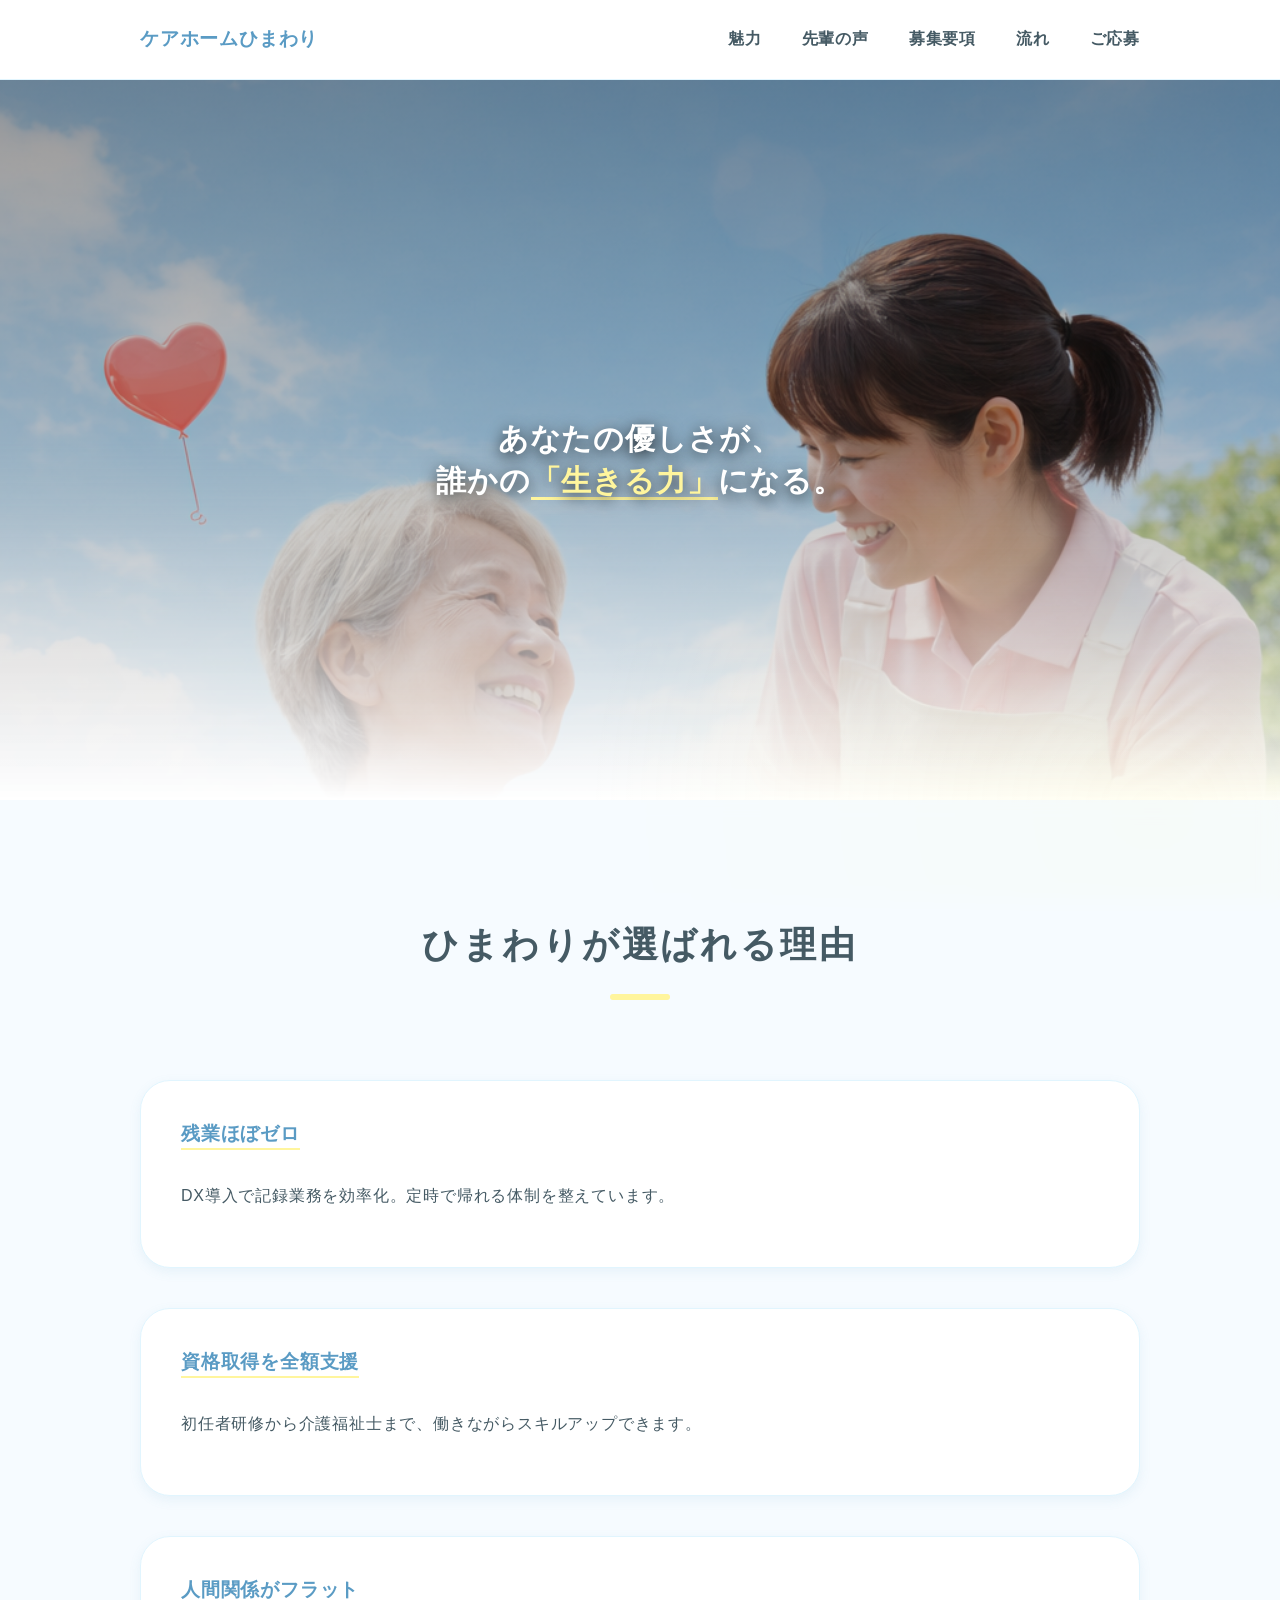
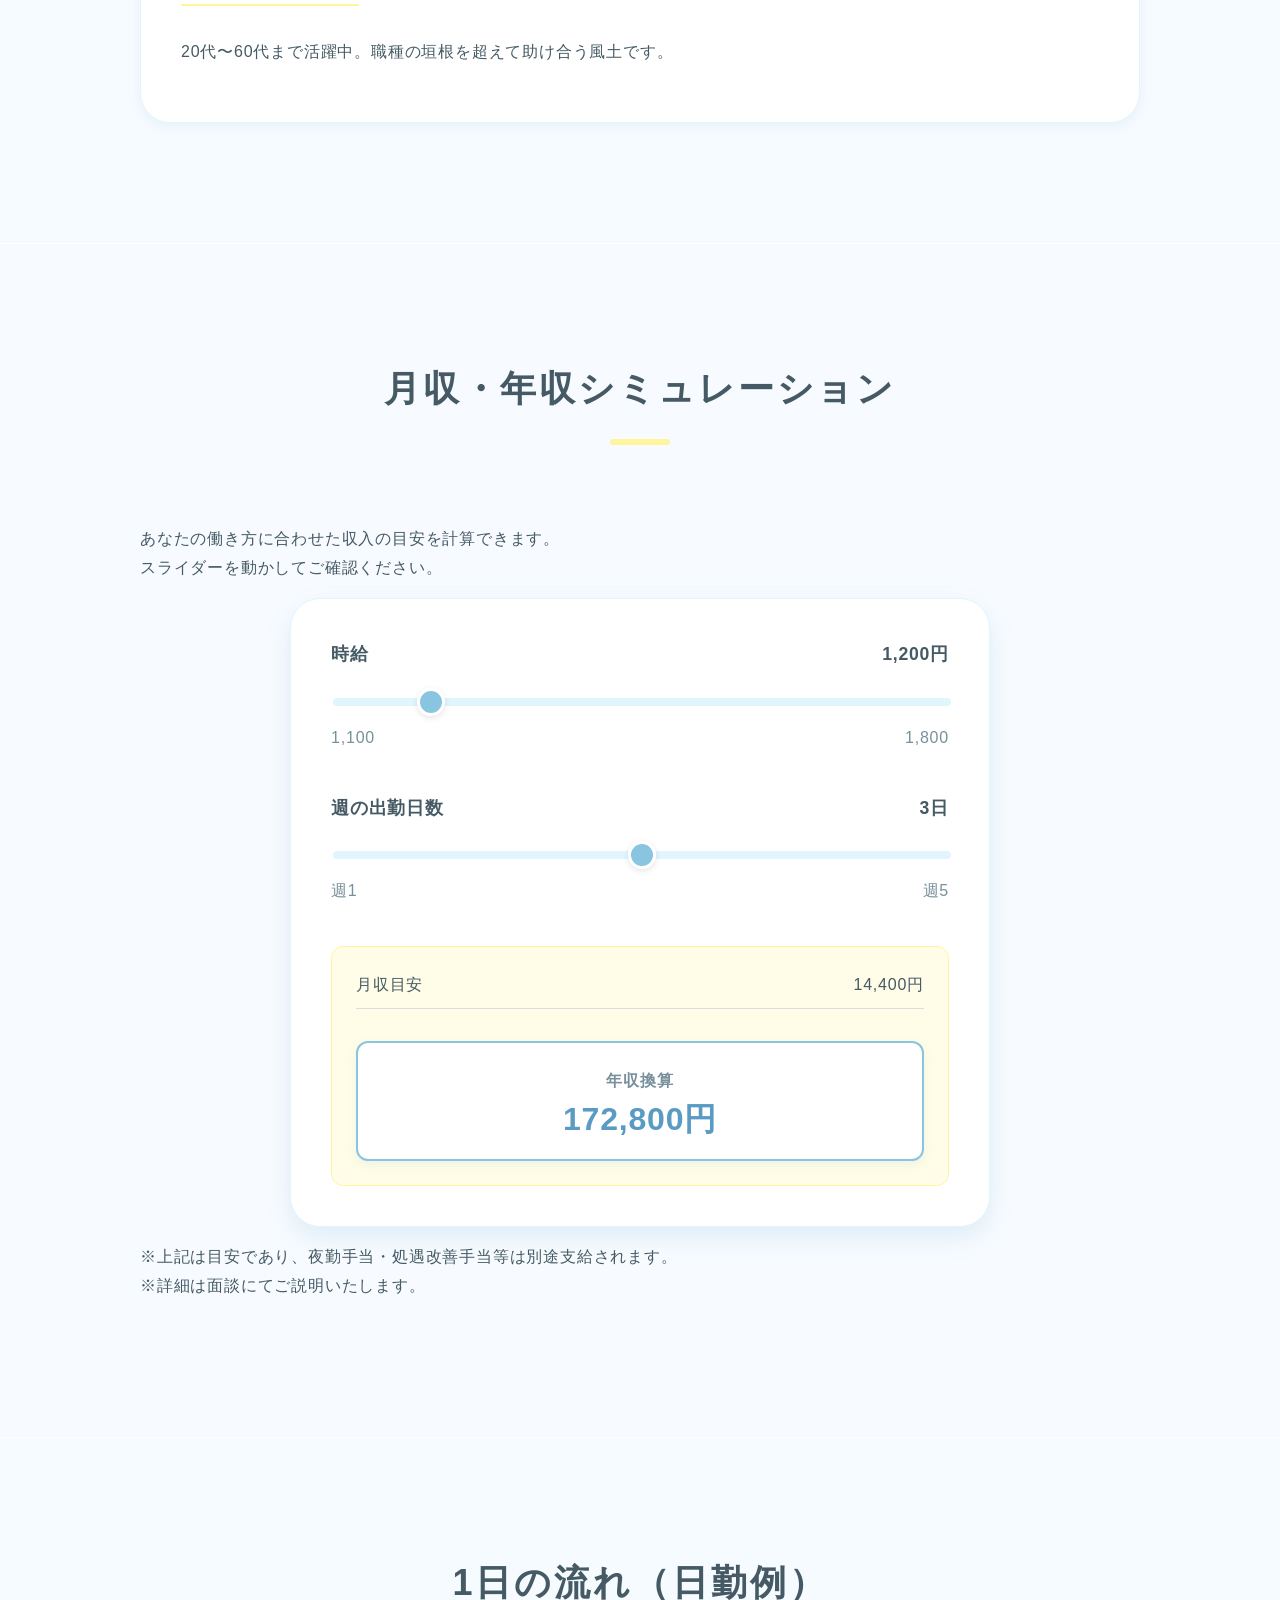
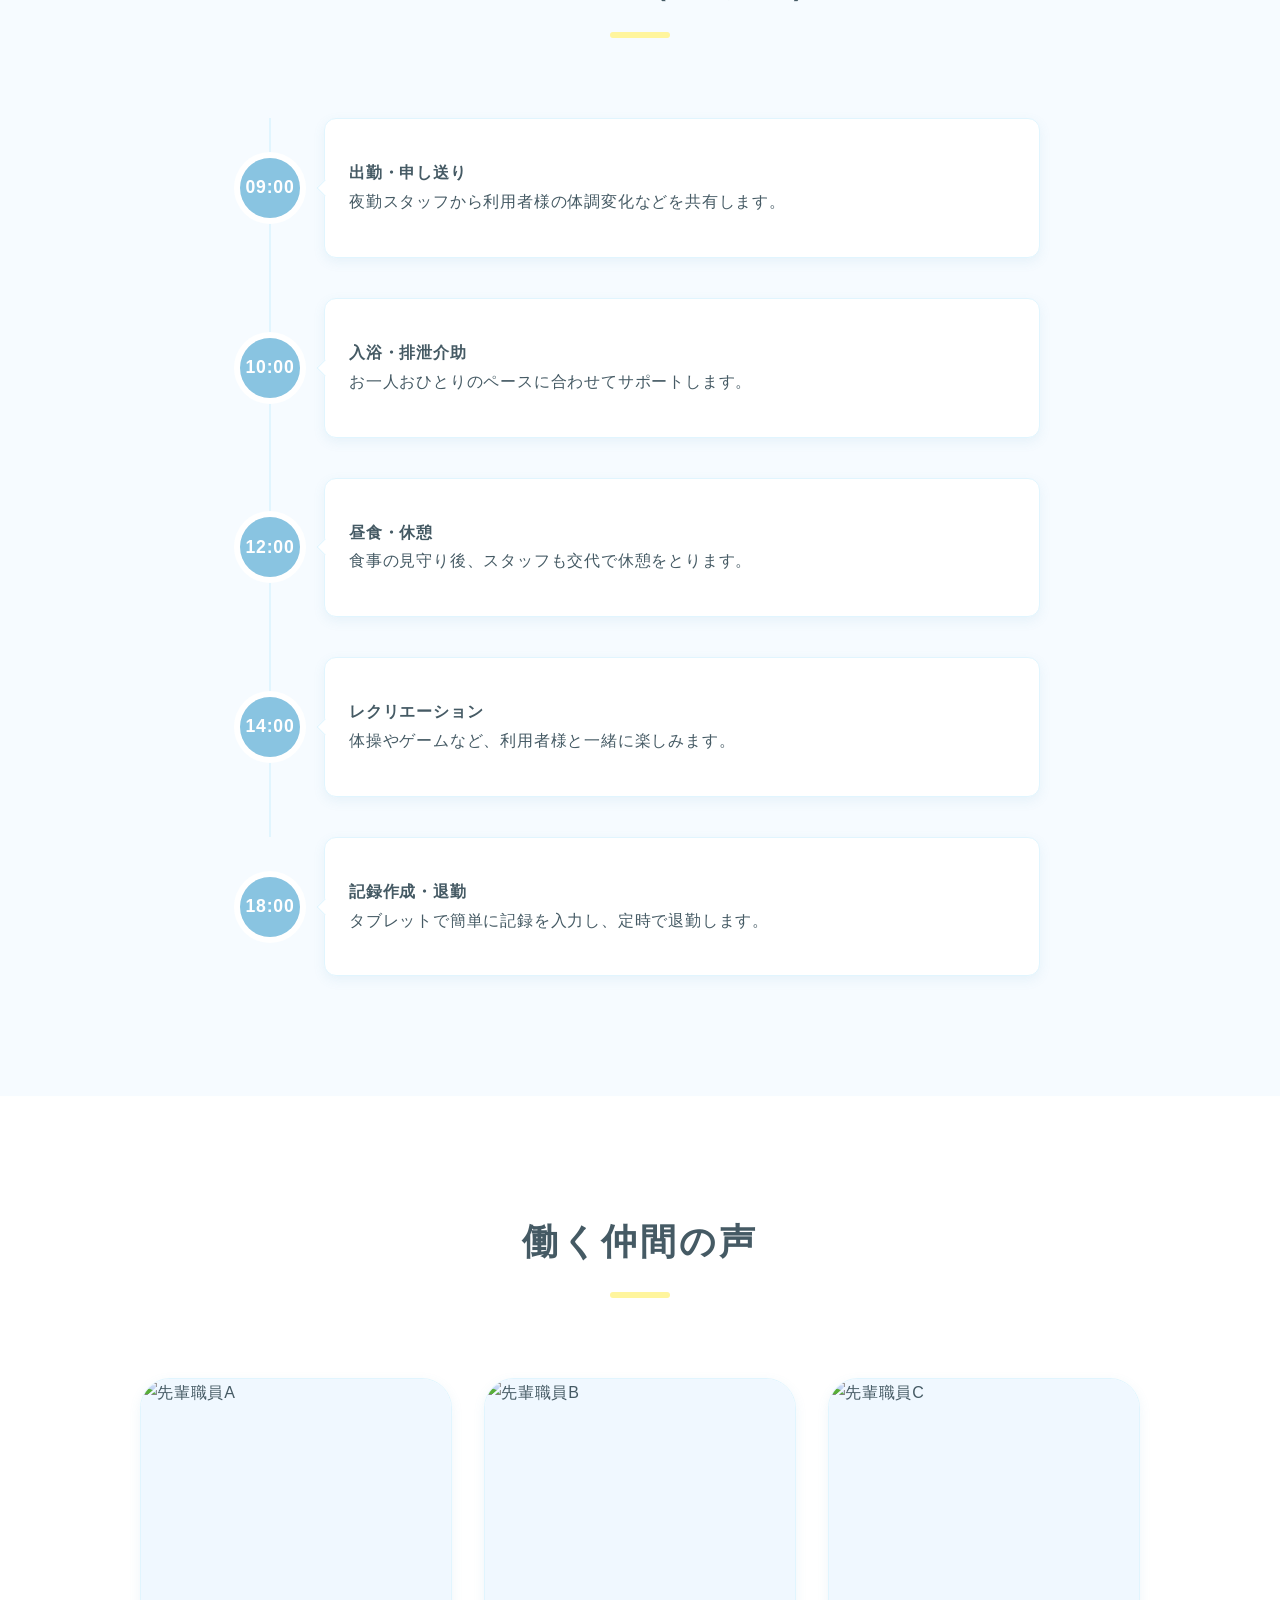
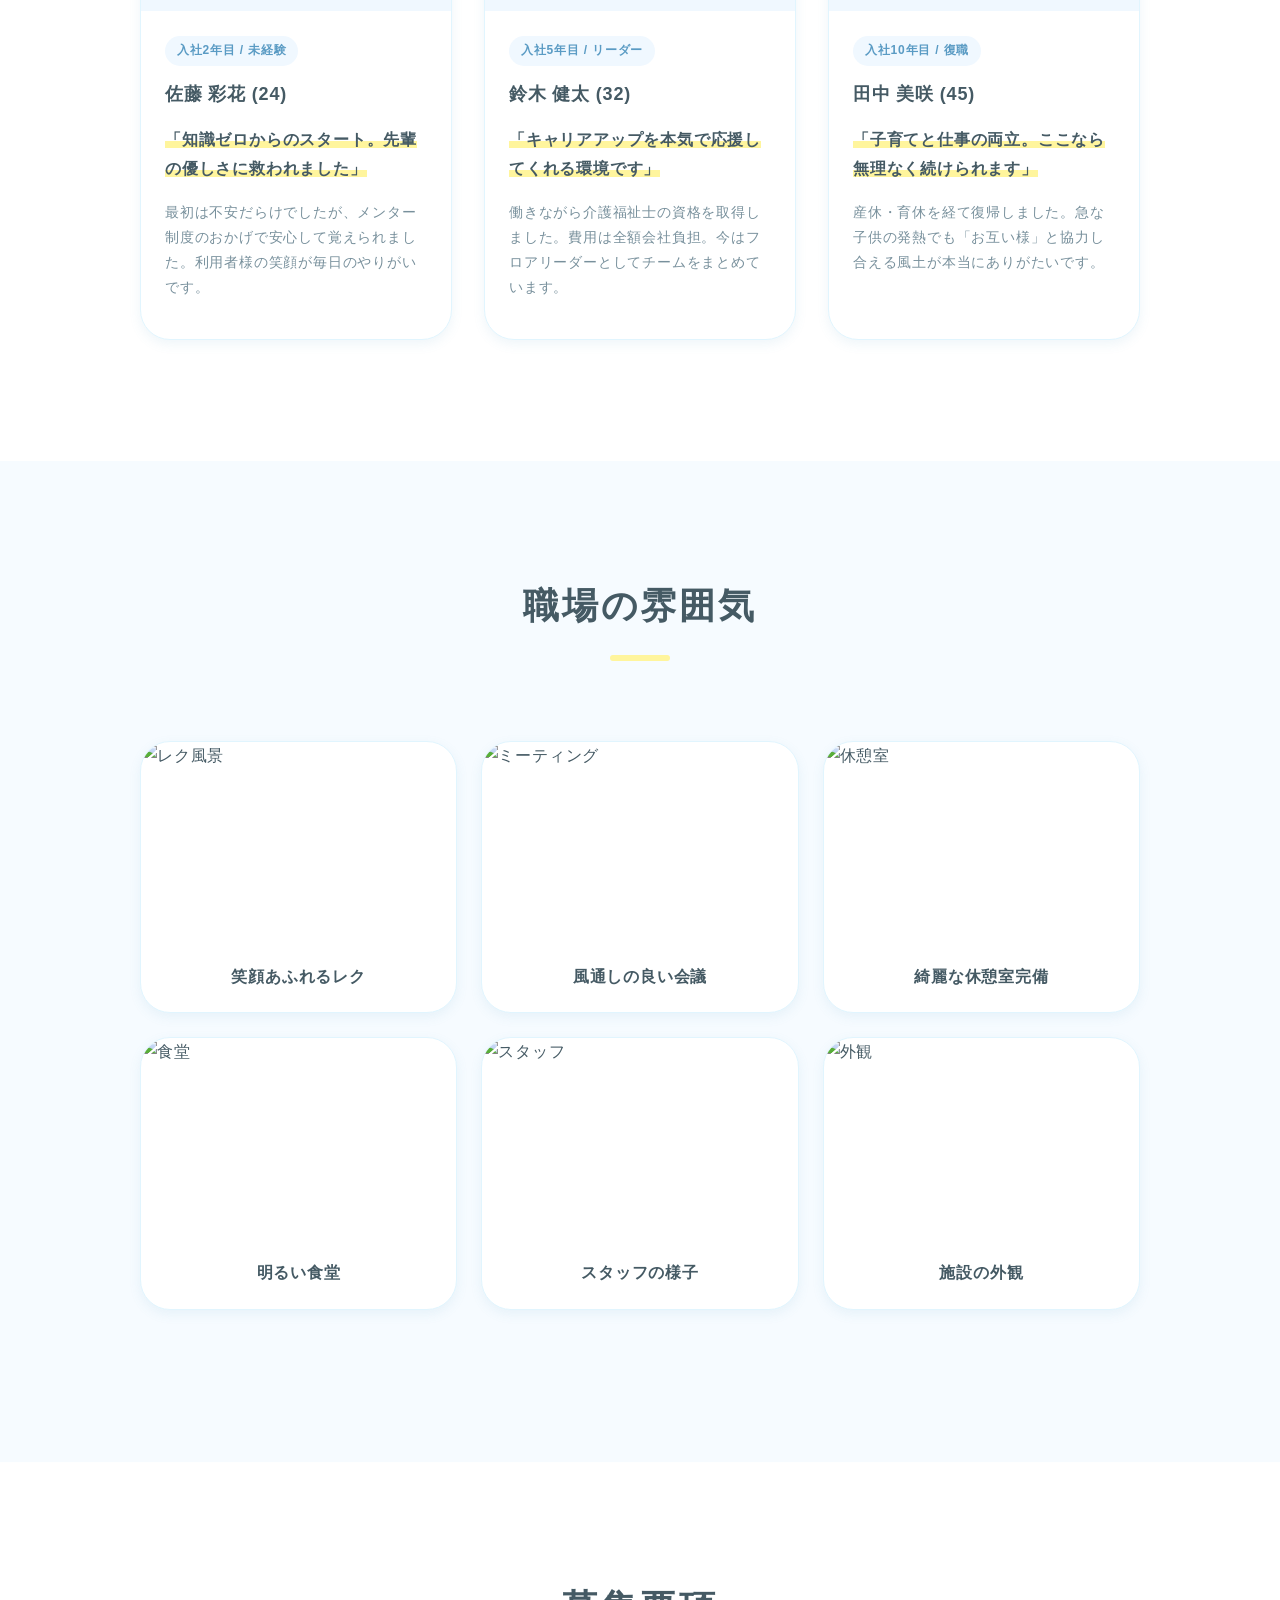
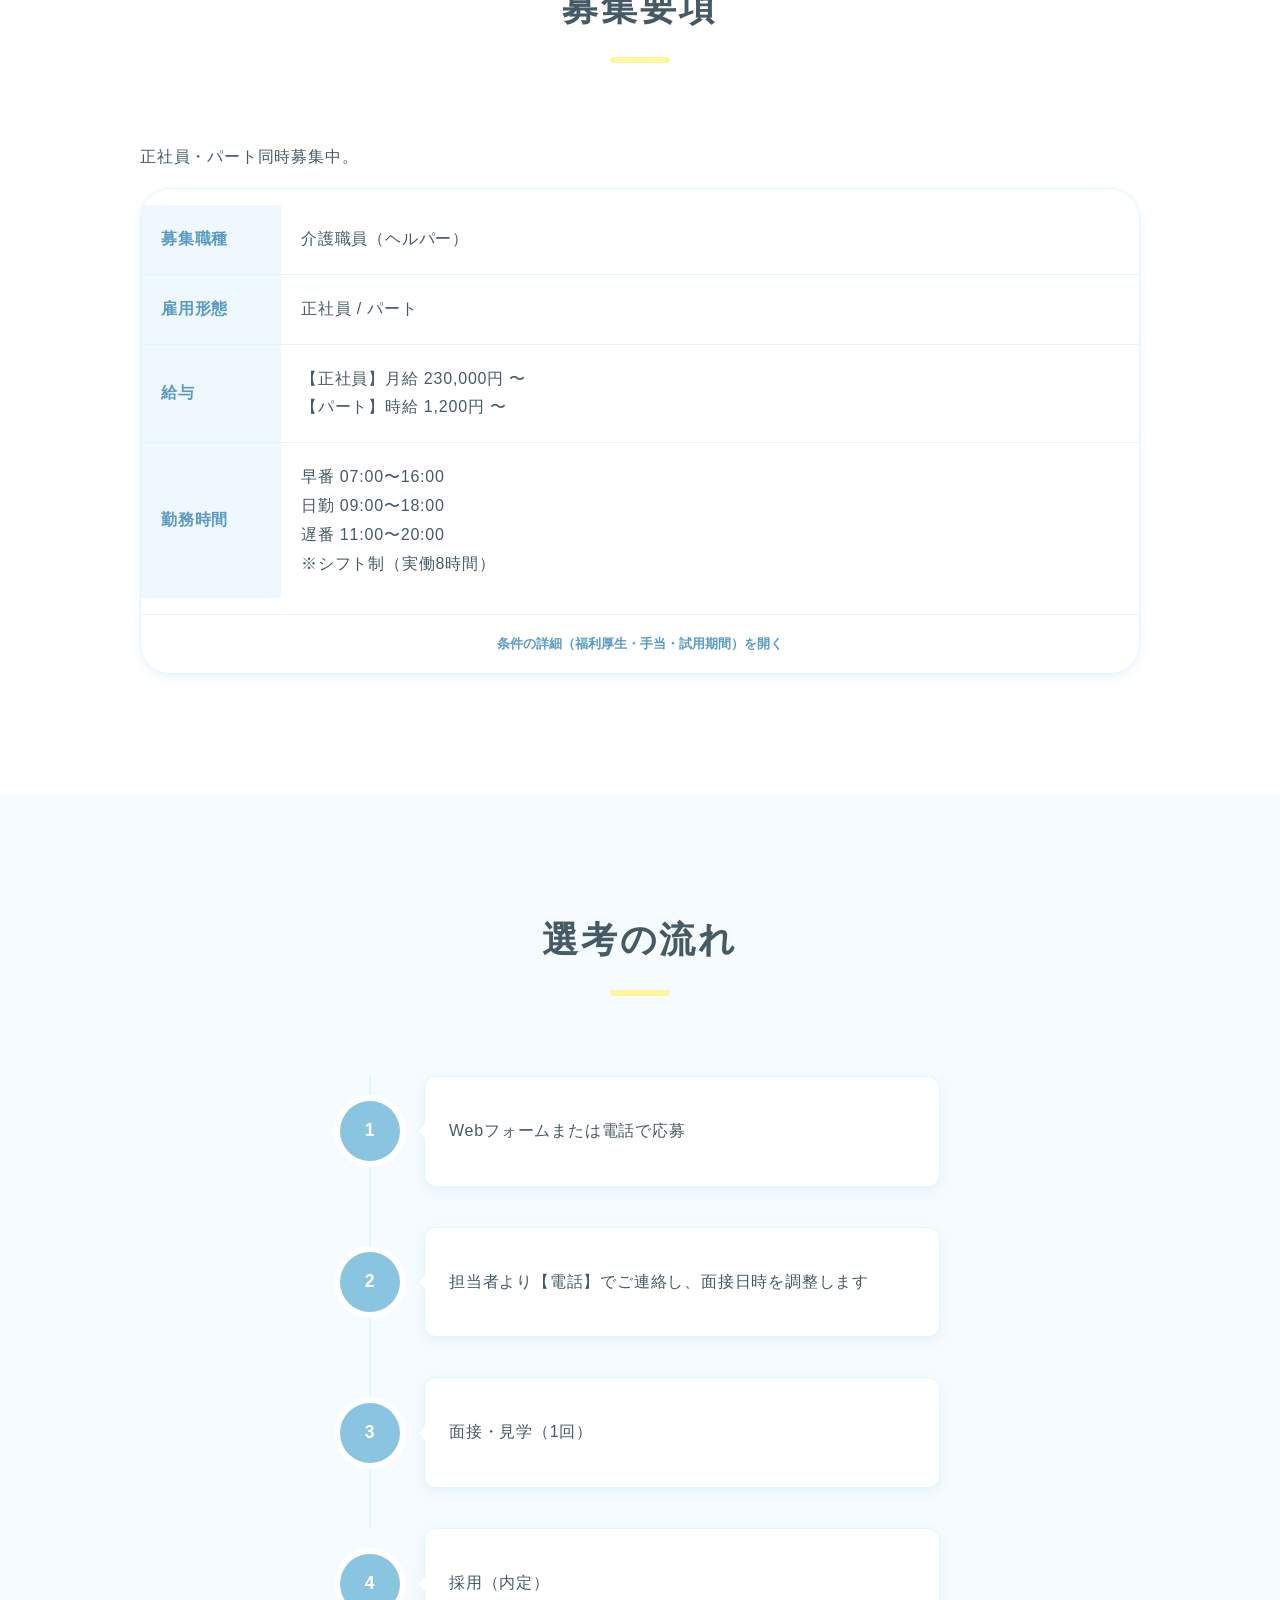
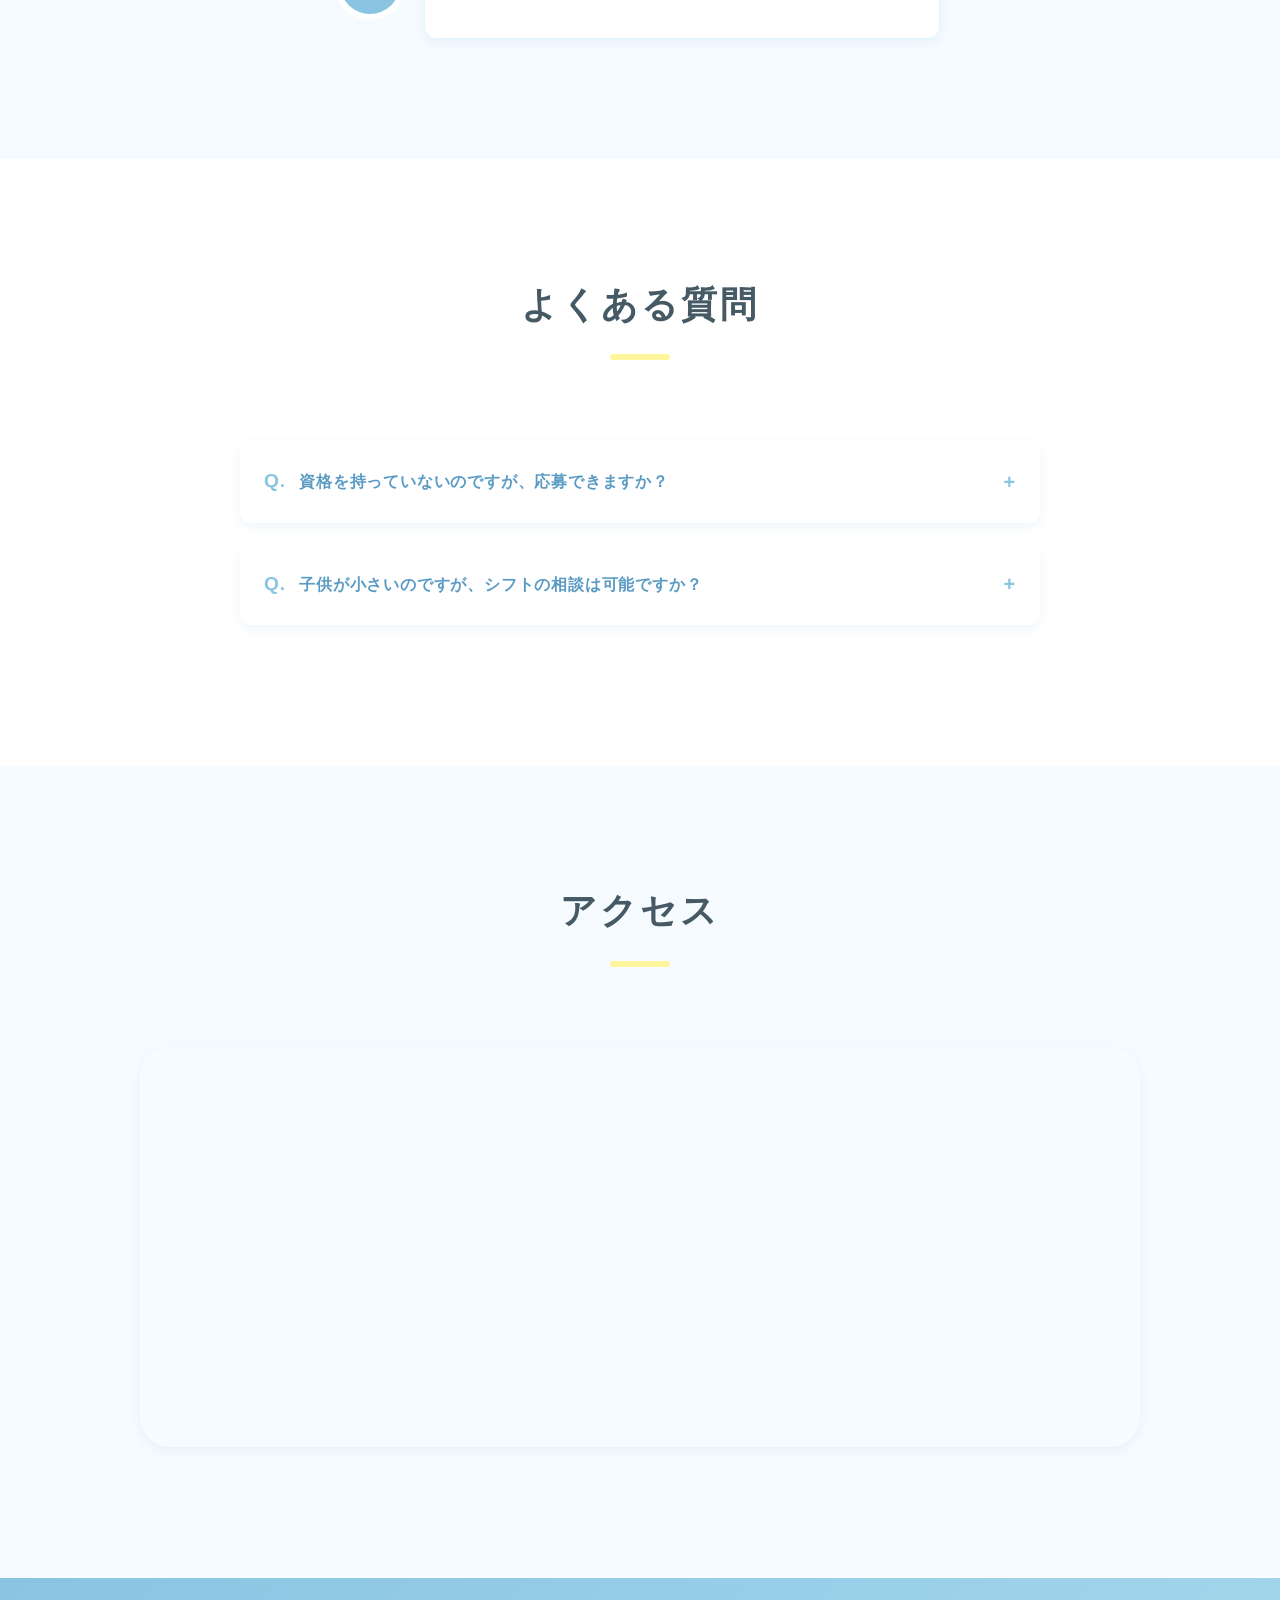
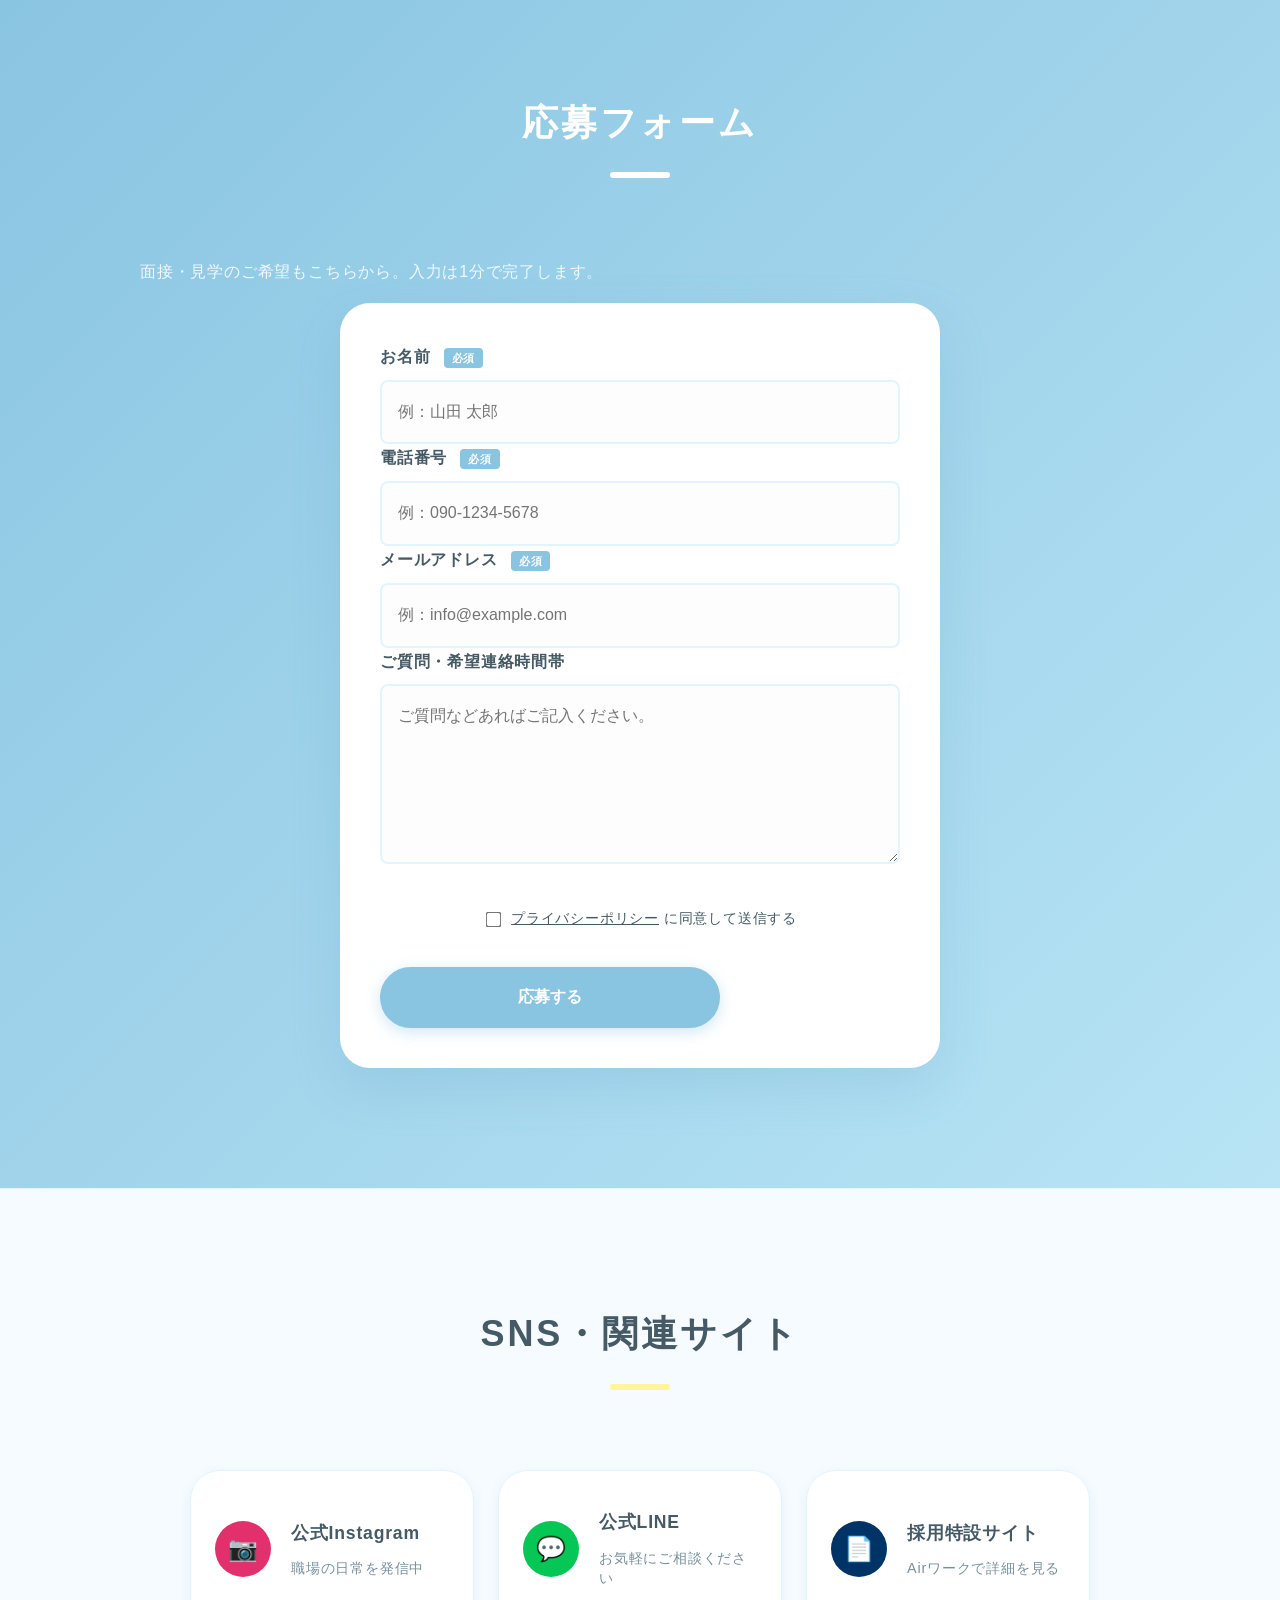
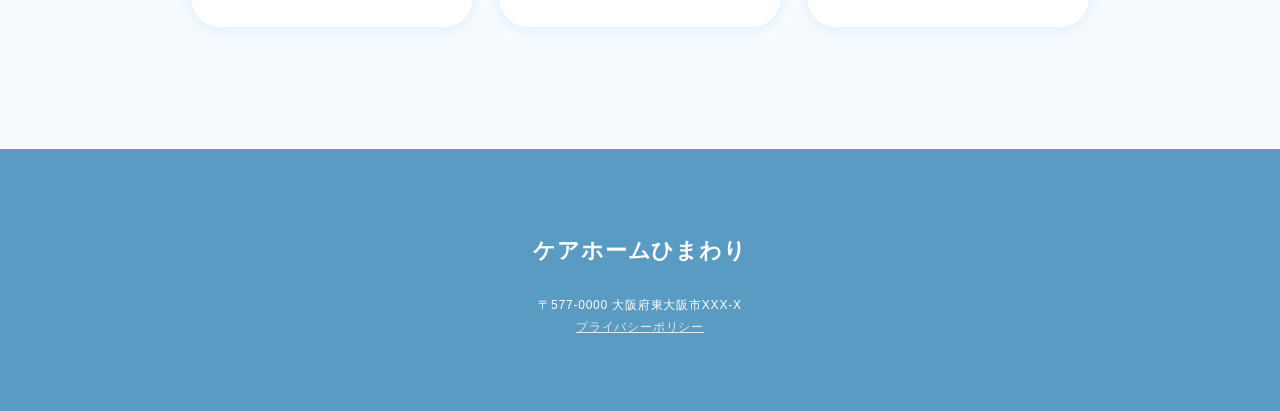
==== commit 38456fd5: "chore: update copy" ====
--- a/index.html
+++ b/index.html
@@ -47,10 +47,7 @@
       あなたの優しさが、<br>
       誰かの<span class="hero__highlight">「生きる力」</span>になる。
     </h1>
-    <p class="hero__text">
-      未経験・ブランクOK。資格取得全額支援。<br>
-      「ありがとう」が飛び交う職場で働きませんか？
-    </p>
+    
   </div>
 </section>
 
--- a/layout.css
+++ b/layout.css
@@ -13,14 +13,13 @@
   position: relative;
 }
 
-/* 背景のオーブをより濃く、はっきりと */
 body::before {
   content: "";
   position: fixed;
   top: 0; left: 0; width: 100%; height: 100%;
   background: 
-    radial-gradient(circle at 10% 10%, rgba(137, 196, 225, 0.3) 0%, transparent 50%),
-    radial-gradient(circle at 90% 90%, rgba(255, 245, 157, 0.4) 0%, transparent 50%);
+    radial-gradient(circle at 10% 10%, rgba(137, 196, 225, 0.1) 0%, transparent 40%),
+    radial-gradient(circle at 90% 90%, rgba(255, 245, 157, 0.15) 0%, transparent 40%);
   z-index: -1;
   pointer-events: none;
 }
@@ -32,20 +31,18 @@
   box-sizing: border-box;
 }
 
-/* セクションの透明度を上げて、背景をより透かす */
 .module-wrapper {
   padding-block: var(--space-section);
-  background-color: rgba(255, 255, 255, 0.4); /* 透明度アップ */
+  background-color: rgba(255, 255, 255, 0.6); 
   backdrop-filter: blur(10px);
-  border-bottom: 1px solid rgba(255,255,255,0.6);
+  border-bottom: 1px solid rgba(255,255,255,0.8);
 }
 
 .module-wrapper:nth-of-type(even) {
-  background-color: rgba(240, 248, 255, 0.4); /* 透明度アップ */
-}
-
+  background-color: rgba(240, 248, 255, 0.6); 
+}
 .module-contact {
-  background: linear-gradient(135deg, rgba(137, 196, 225, 0.9), rgba(184, 228, 245, 0.9)) !important;
+  background: linear-gradient(135deg, var(--color-main), var(--color-main-light)) !important;
   color: #fff;
 }
 .module-contact .section__title { color: #fff; }
@@ -125,9 +122,9 @@
 
 /* Header */
 .header {
-  background: rgba(255, 255, 255, 0.8);
+  background: #fff;
   backdrop-filter: blur(12px);
-  border-bottom: 1px solid rgba(255, 255, 255, 0.5);
+  border-bottom: 1px solid var(--color-border);
   position: sticky;
   top: 0;
   z-index: 1000;
@@ -161,7 +158,7 @@
   left: 0;
   width: 100%;
   height: calc(100vh - 80px);
-  background: rgba(255, 255, 255, 0.9);
+  background: var(--color-surface);
   padding: var(--space-md);
   transform: translateX(100%);
   transition: transform 0.3s ease;
@@ -185,7 +182,7 @@
     transform: none;
     height: auto;
     width: auto;
-    background: transparent;
+    background: #fff;
     padding: 0;
     overflow: visible;
   }
@@ -230,33 +227,42 @@
 .hero__bg-image {
   position: absolute;
   inset: 0;
-  background-image: url('https://images.unsplash.com/photo-1576091160550-217358c7be61?auto=format&fit=crop&w=1920&q=80');
+  background-image: url('img/hero-bg.png'); /* いただいたパスを維持 */
   background-size: cover;
   background-position: center;
   z-index: 0;
+  /* 【修正】マスクを早めに、長くかけることで境目を消す */
+  -webkit-mask-image: linear-gradient(to bottom, black 50%, transparent 100%);
+  mask-image: linear-gradient(to bottom, black 50%, transparent 100%);
 }
 
 .hero__overlay {
   position: absolute;
   inset: 0;
-  background: linear-gradient(to bottom, rgba(255,255,255,0.3), rgba(255,255,255,0.1), rgba(0,0,0,0.4));
+  /* 【修正】文字を際立たせるため、オーバーレイを少し濃く、下部は透明に */
+  background: linear-gradient(to bottom, rgba(0,0,0,0.4) 0%, rgba(0,0,0,0.2) 60%, transparent 100%);
   z-index: 1;
 }
+
+/* ...以降の .hero__inner などは変更なし... */
 
 .hero__inner {
   position: relative;
   z-index: 2;
   max-width: 900px;
   margin: 0 auto;
+  /* 【追加】テキスト全体に強い影をつけて可読性を確保 */
+  text-shadow: 0 4px 12px rgba(0,0,0,0.6);
 }
 
 .hero__title {
-  font-size: var(--font-2xl);
+  font-size: 30px;
   margin-bottom: var(--space-md);
   color: #fff;
   line-height: 1.4;
   font-weight: 800;
-  text-shadow: 0 4px 15px rgba(0,0,0,0.3);
+  /* タイトルはさらに強く */
+  text-shadow: 0 4px 16px rgba(0,0,0,0.8);
 }
 
 .hero__highlight {
@@ -264,13 +270,6 @@
   border-bottom: 3px solid var(--color-accent);
 }
 
-.hero__text {
-  font-size: var(--font-lg);
-  margin-bottom: 0;
-  color: #fff;
-  text-shadow: 0 2px 8px rgba(0,0,0,0.4);
-  font-weight: bold;
-}
 
 /* Appeal */
 .appeal__list {
@@ -611,8 +610,8 @@
 
 /* ===== VARIANTS INTEGRATION ===== */
 
-/* Sim Income */
-.v-sim-income { background-color: rgba(240, 248, 255, 0.4); }
+/* Sim Income - 修正箇所 */
+.v-sim-income { background-color: rgba(240, 248, 255, 0.5); }
 .sim-income__calculator {
   background: #fff;
   padding: 40px;
@@ -677,15 +676,38 @@
   padding-bottom: 8px;
 }
 .sim-income__result-box:last-child { border-bottom: none; }
+
+/* 【修正】年収換算の強調ボックスを縦並びにする */
 .sim-income__result-box.highlight {
   background: #fff;
-  padding: 16px;
-  border-radius: 8px;
+  padding: 24px; /* 余白を広げる */
+  border-radius: 12px;
   border: 2px solid var(--color-main);
-  margin-top: 8px;
-}
-.sim-income__result-value { font-size: 1.2rem; font-weight: 700; }
-.sim-income__result-box.highlight .sim-income__result-value { color: var(--color-main-dark); font-size: 1.8rem; }
+  margin-top: 16px; /* 上との間隔を広げる */
+  /* Flexboxの方向を縦に変更し、中央揃えにする */
+  display: flex;
+  flex-direction: column;
+  align-items: center;
+  justify-content: center;
+  text-align: center;
+  box-shadow: var(--shadow-sm);
+}
+
+/* ラベルのスタイル調整 */
+.sim-income__result-box.highlight .sim-income__result-label {
+    font-size: 1rem;
+    margin-bottom: 8px; /* 値との間に余白を追加 */
+    color: var(--color-text-light);
+    font-weight: 700;
+}
+
+/* 値のスタイル調整 */
+.sim-income__result-box.highlight .sim-income__result-value {
+    color: var(--color-main-dark);
+    font-size: 2rem; /* 少し大きくして強調 */
+    font-weight: 800;
+    line-height: 1;
+}
 
 /* Job Spec */
 .jobSpec__card {
@@ -794,7 +816,7 @@
   border-bottom: 1px solid var(--color-border);
 }
 
-/* Floating CTA */
+/* Floating CTA (はみ出し修正) */
 .floating-cta {
   position: fixed !important;
   bottom: 0 !important;
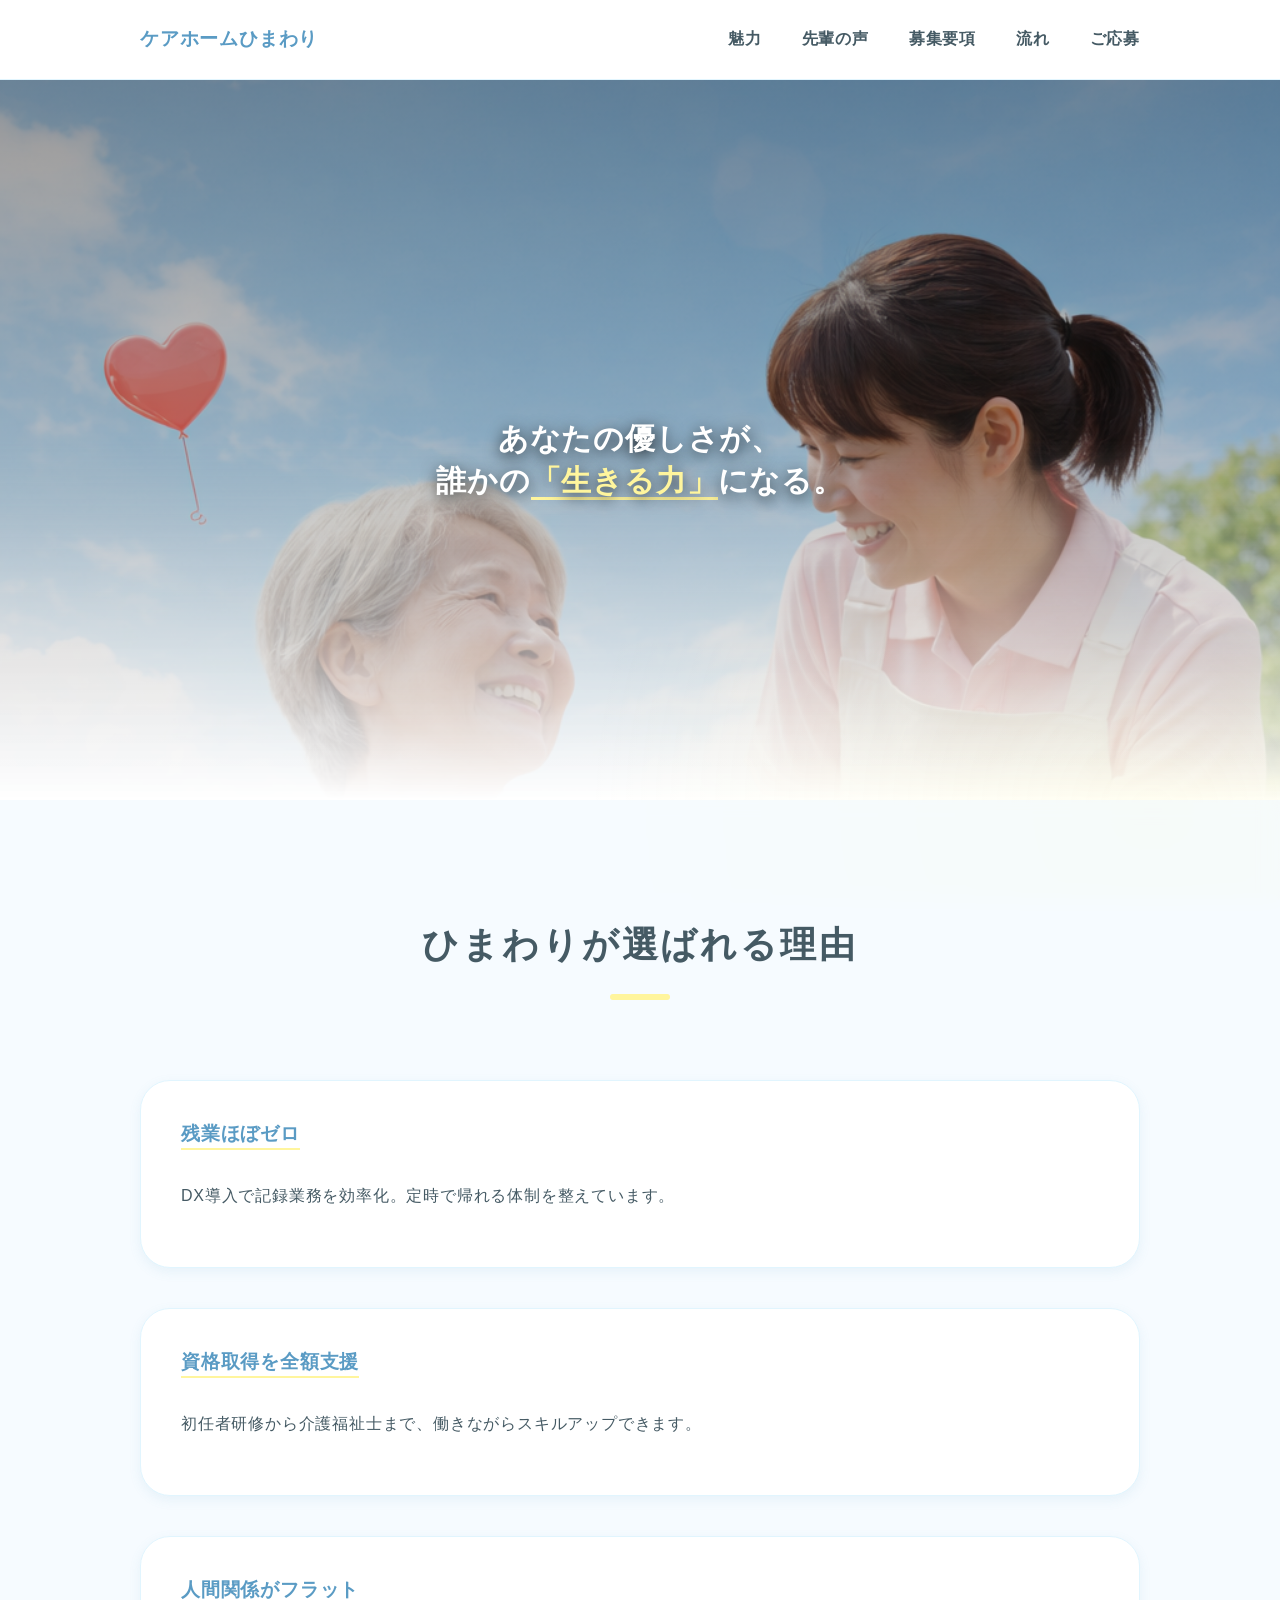
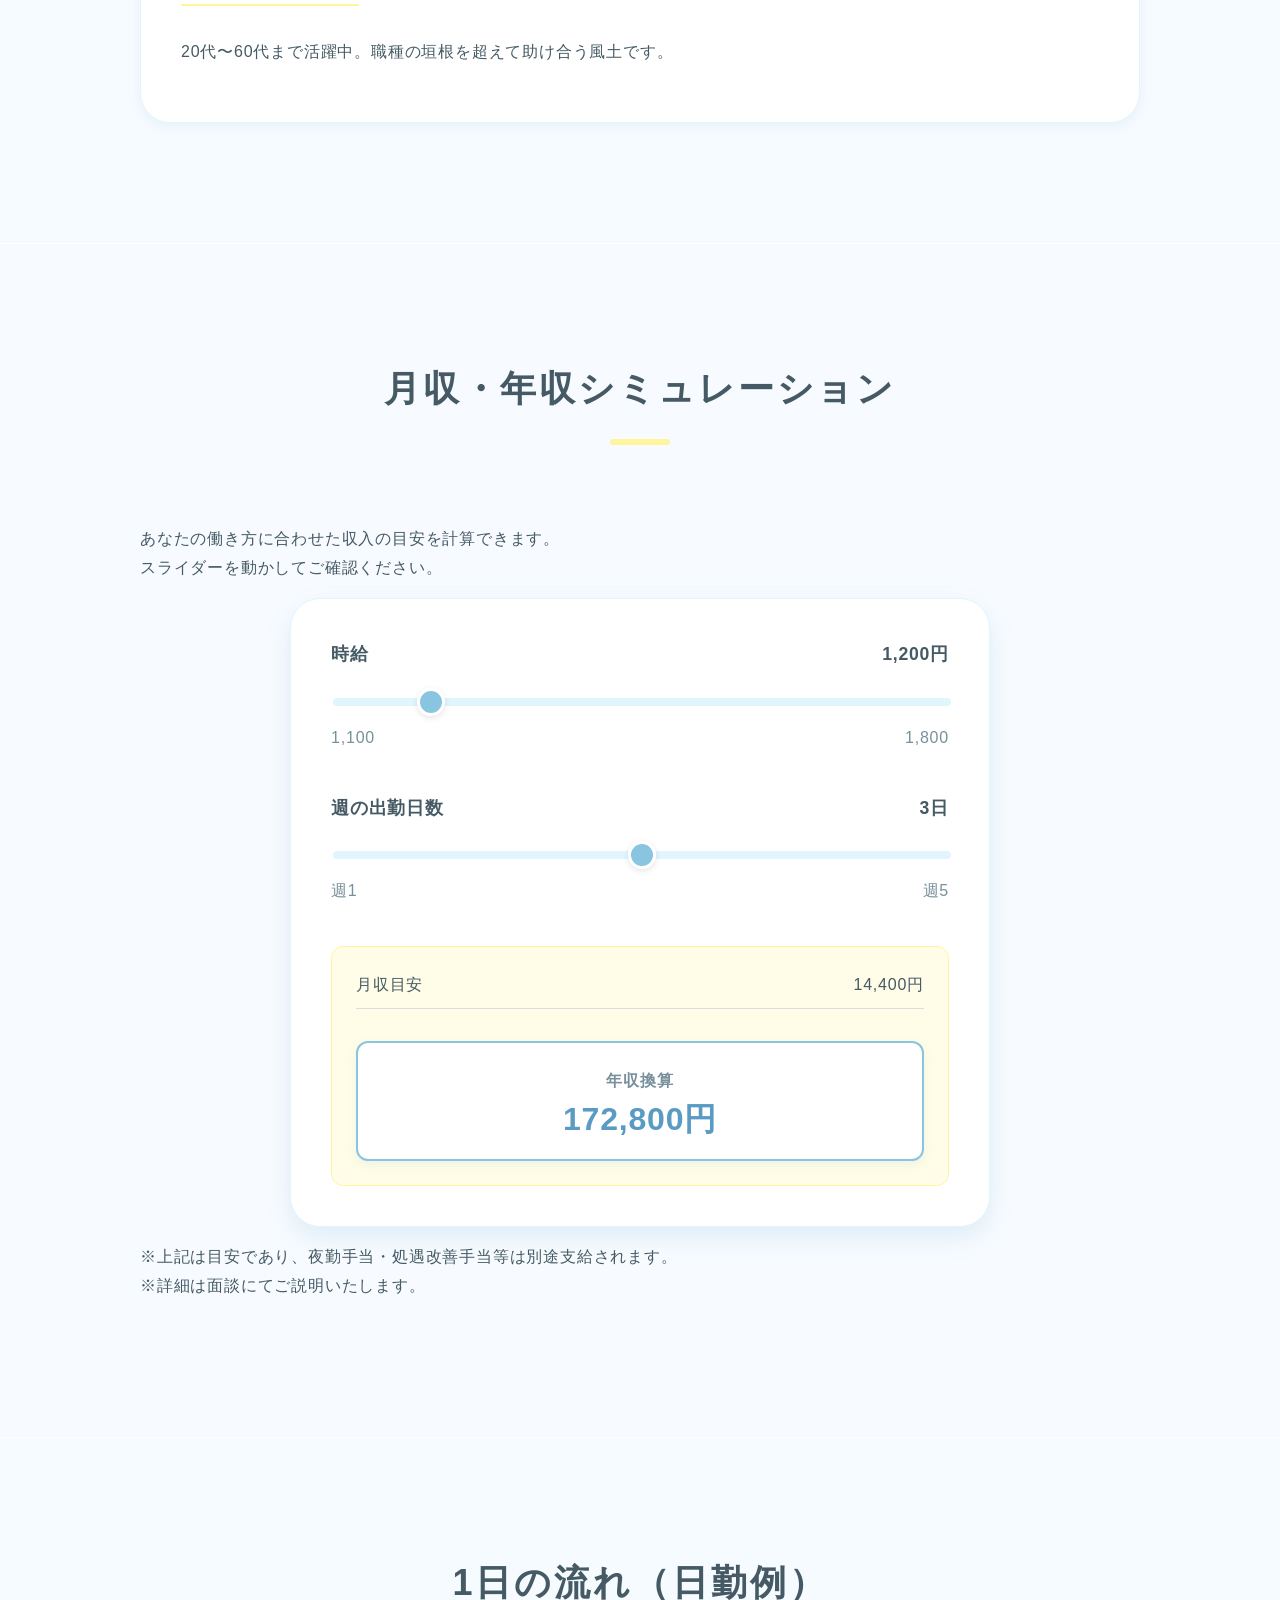
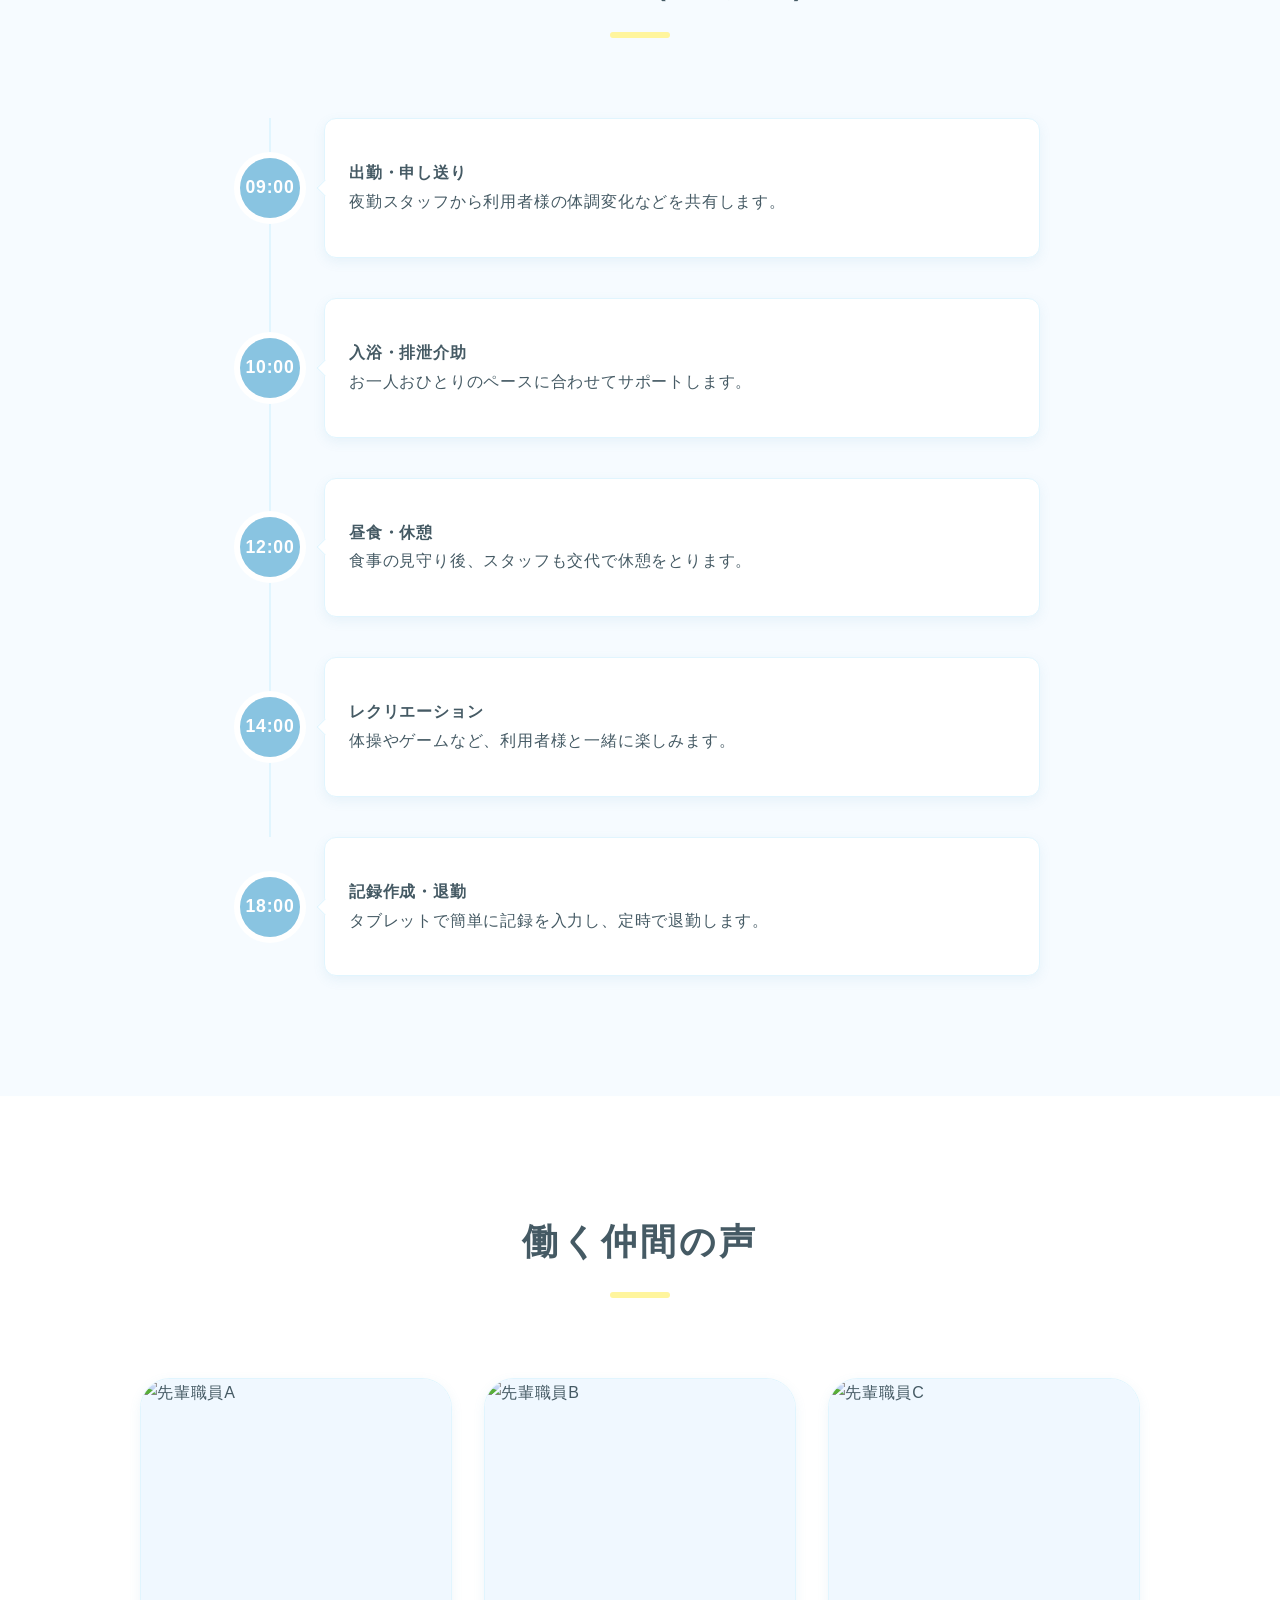
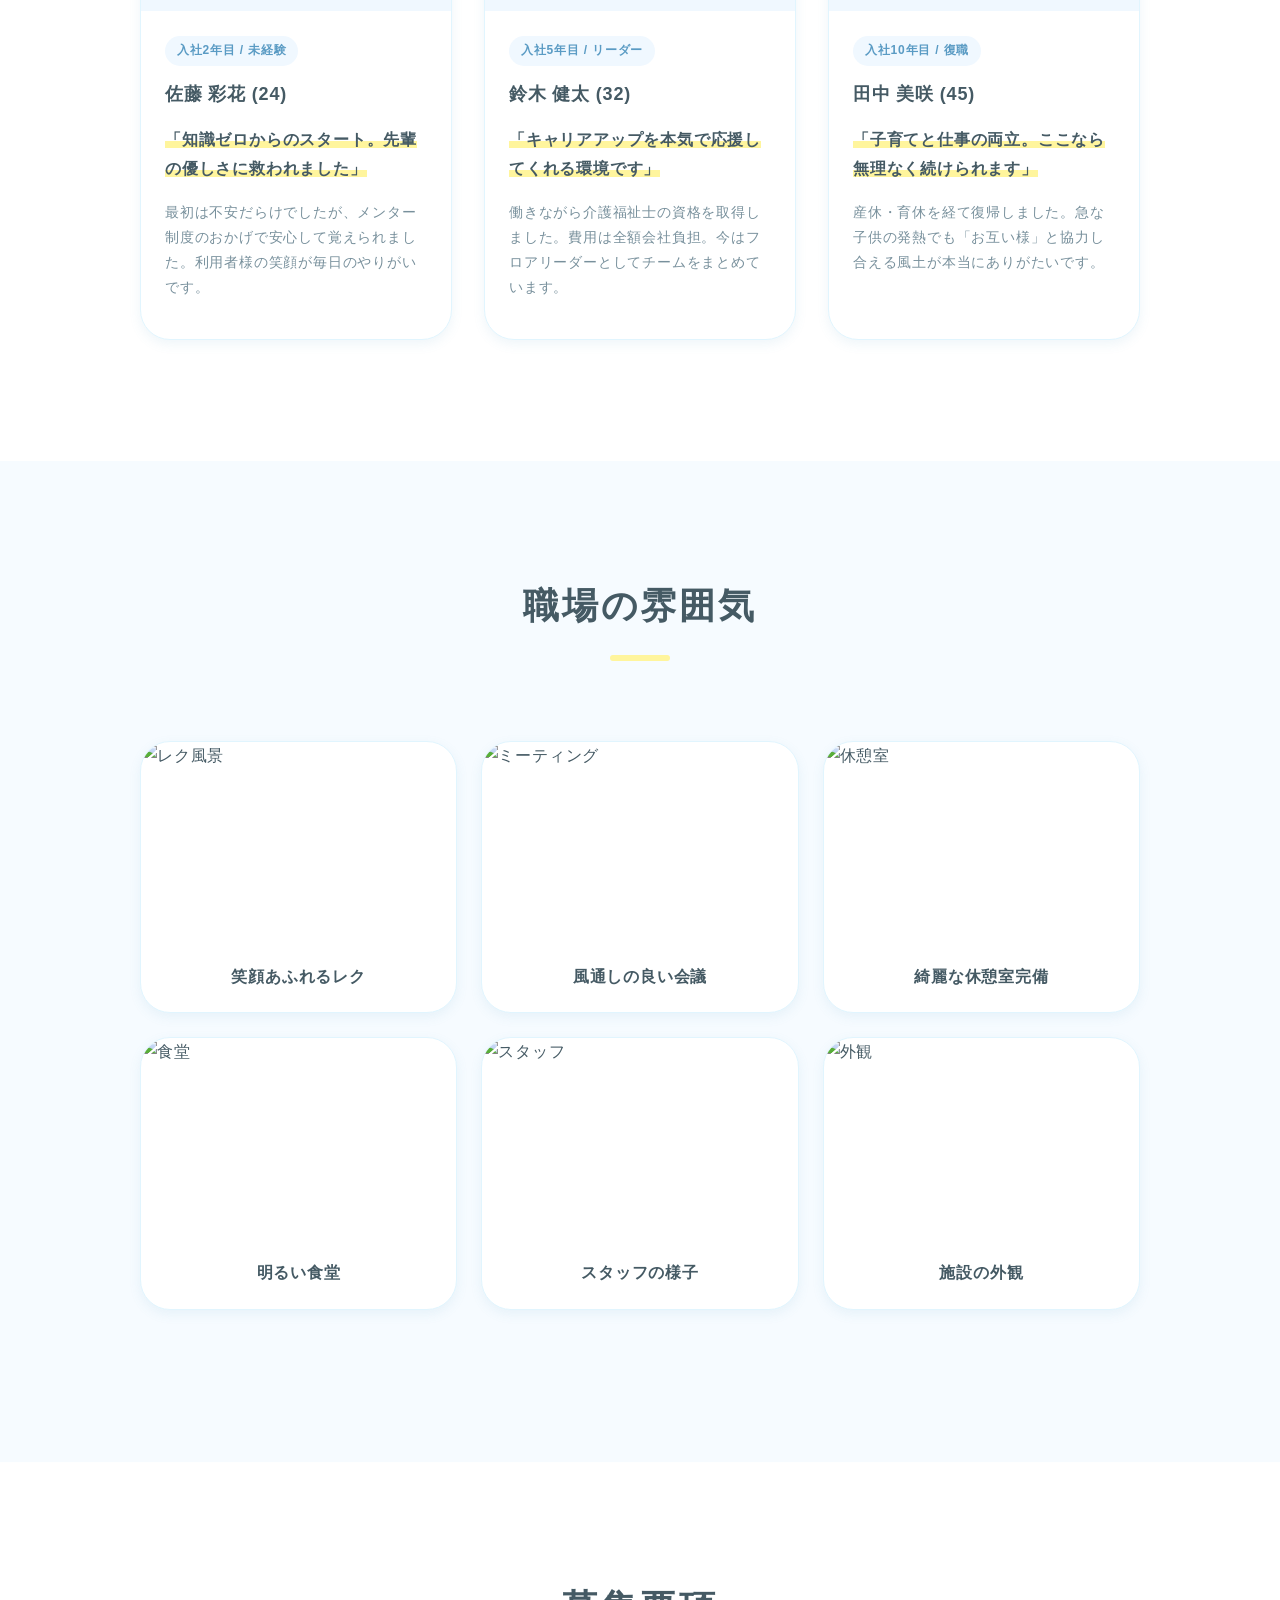
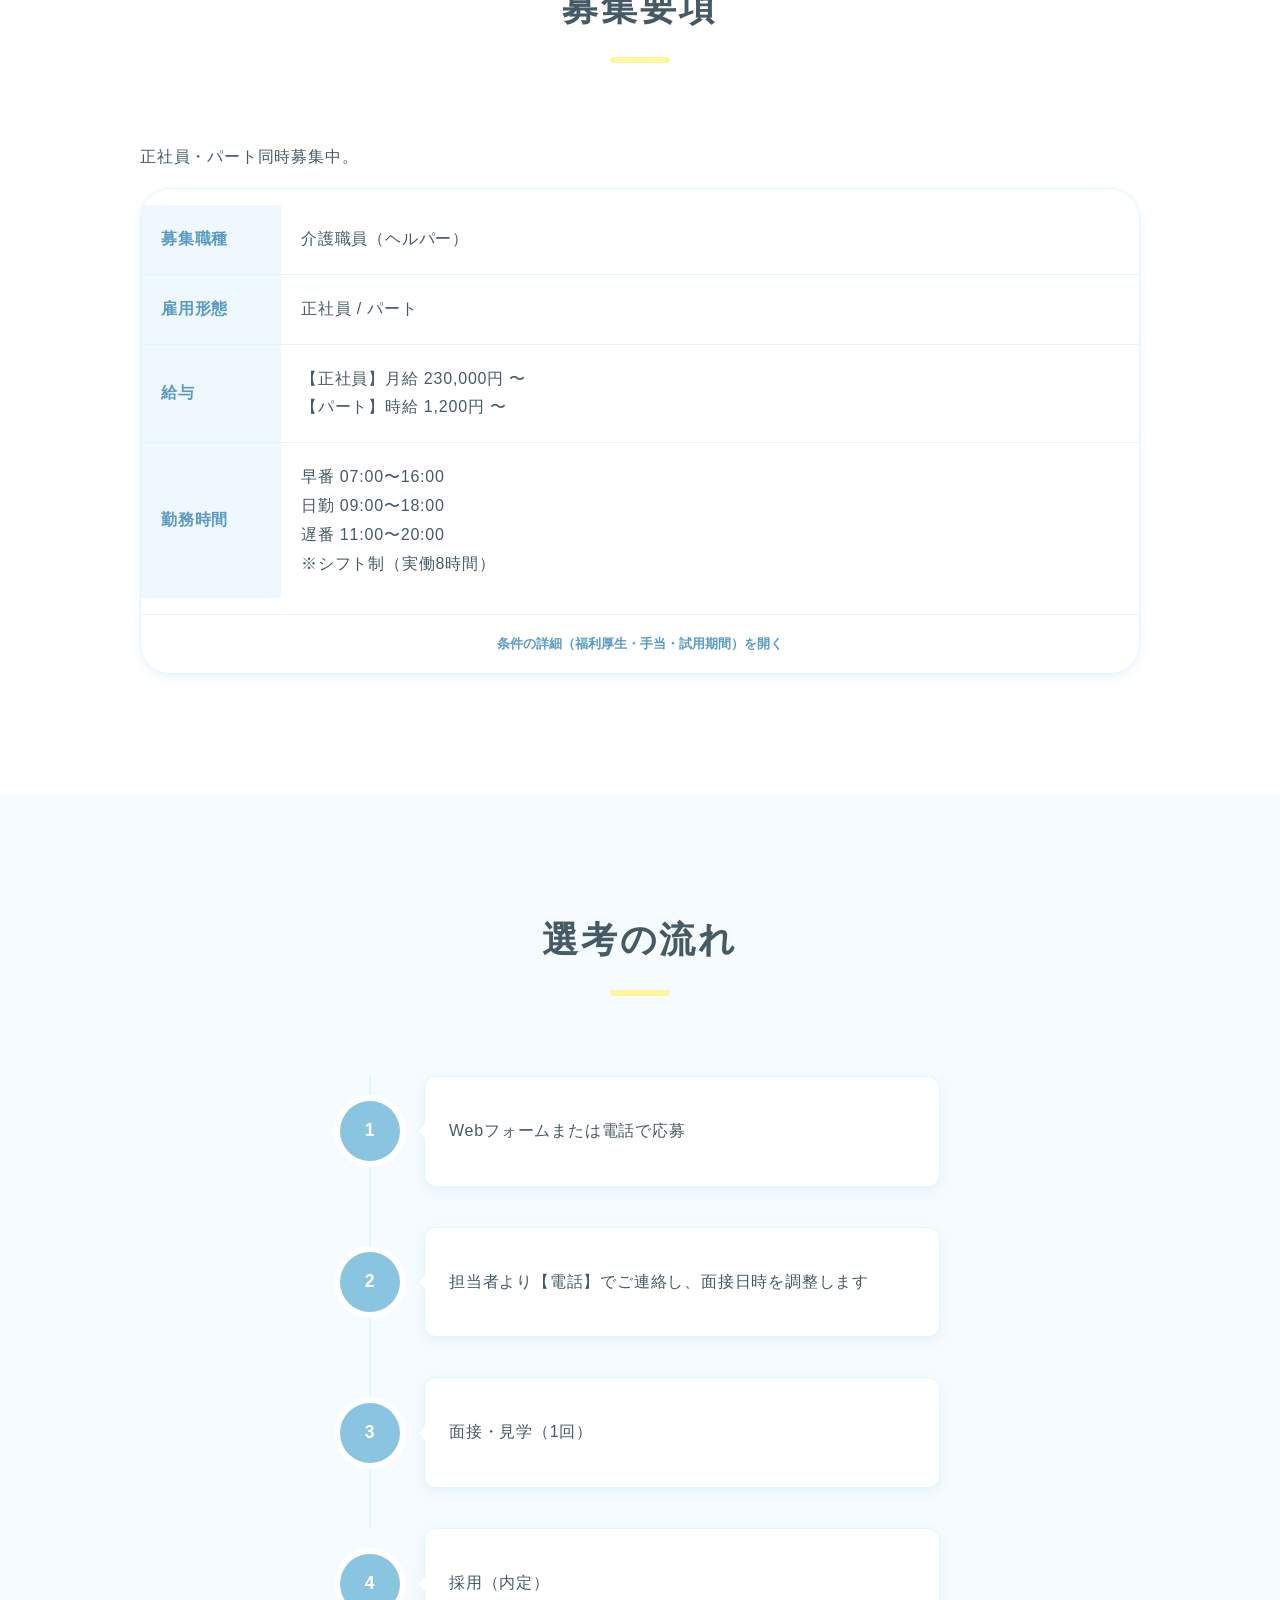
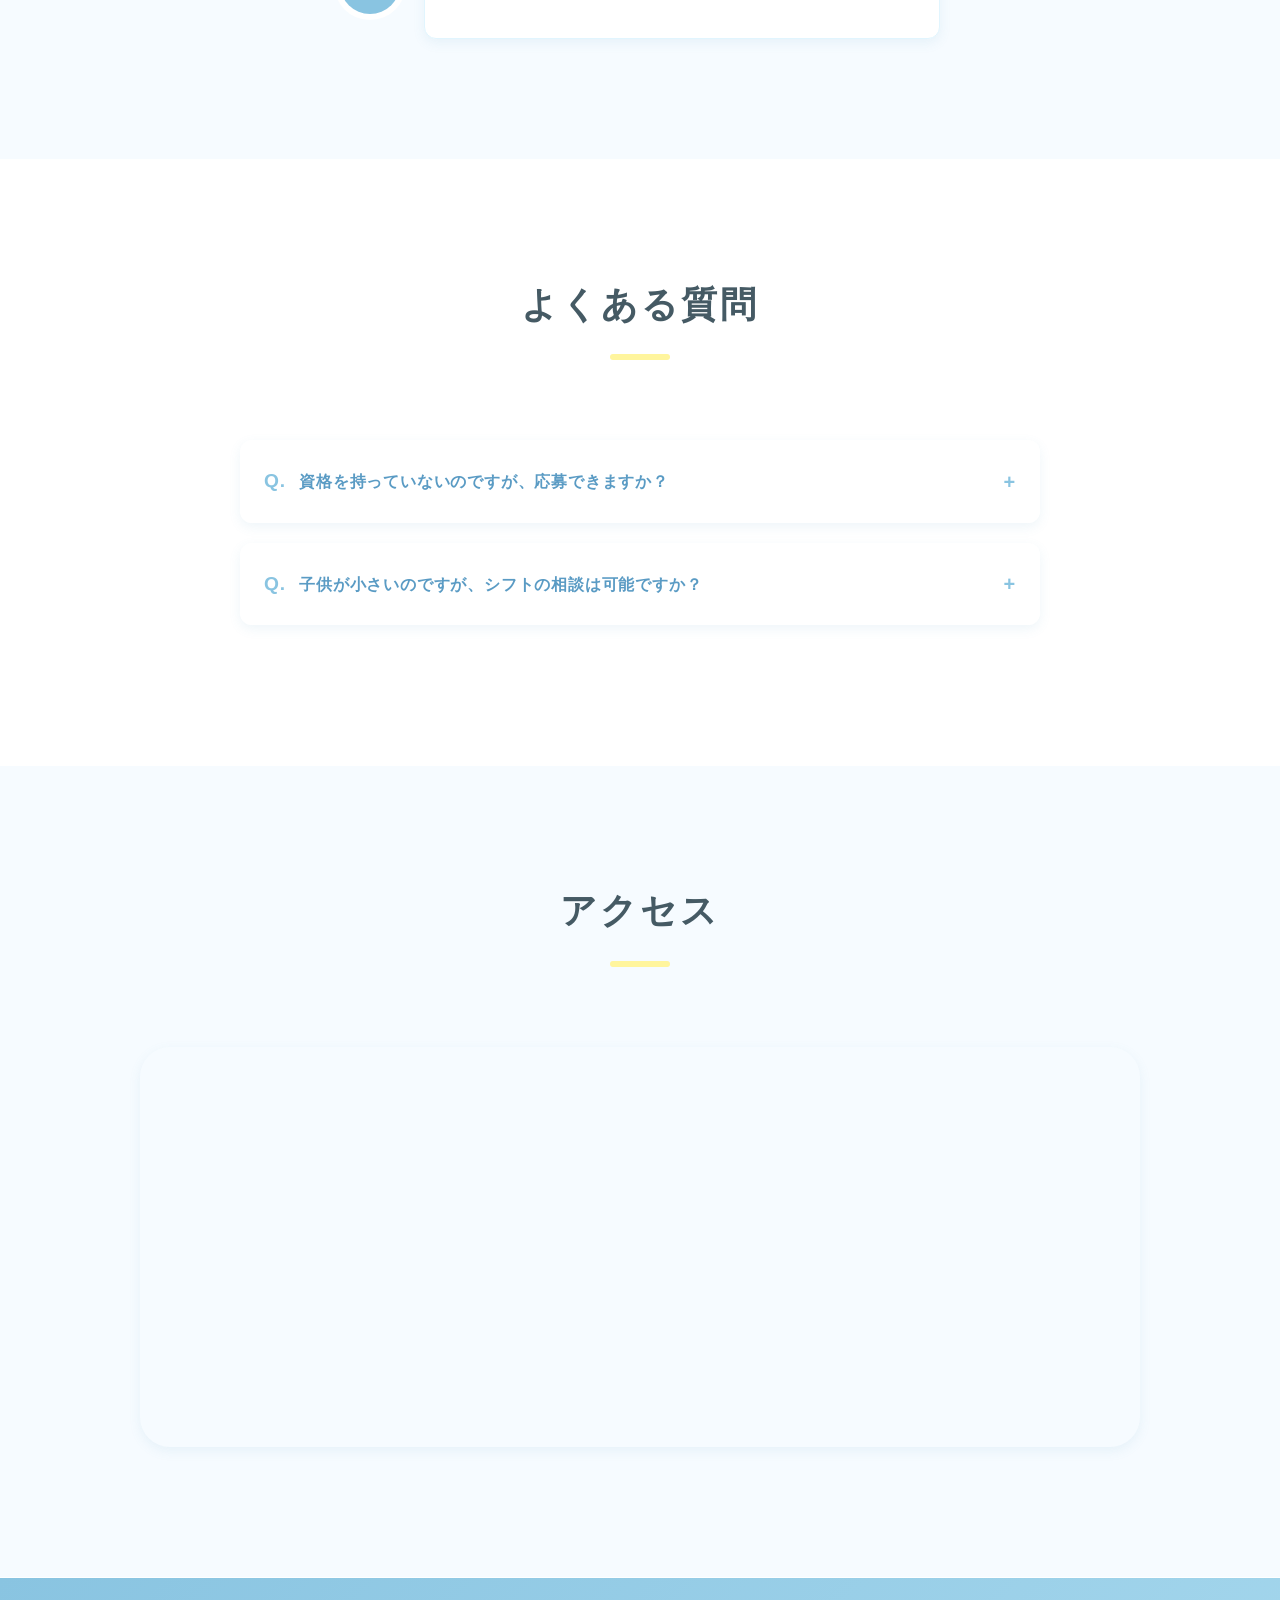
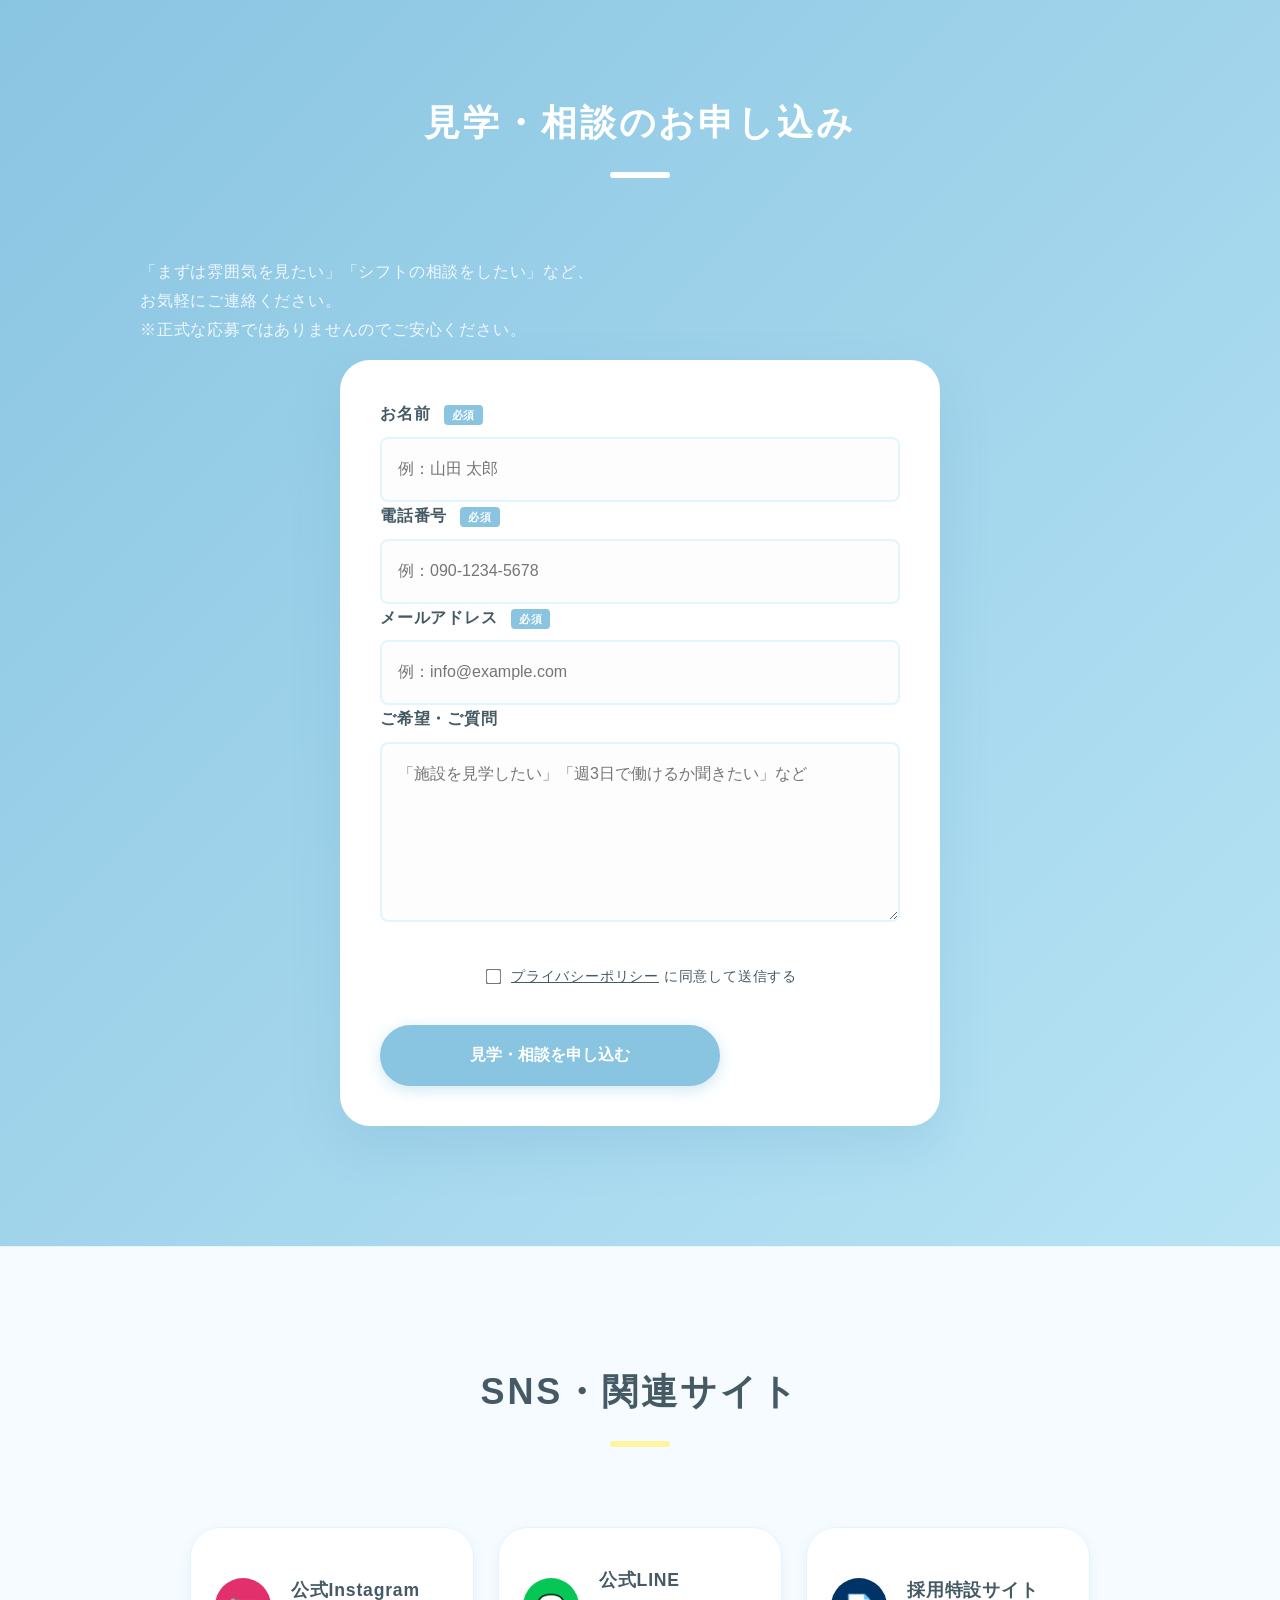
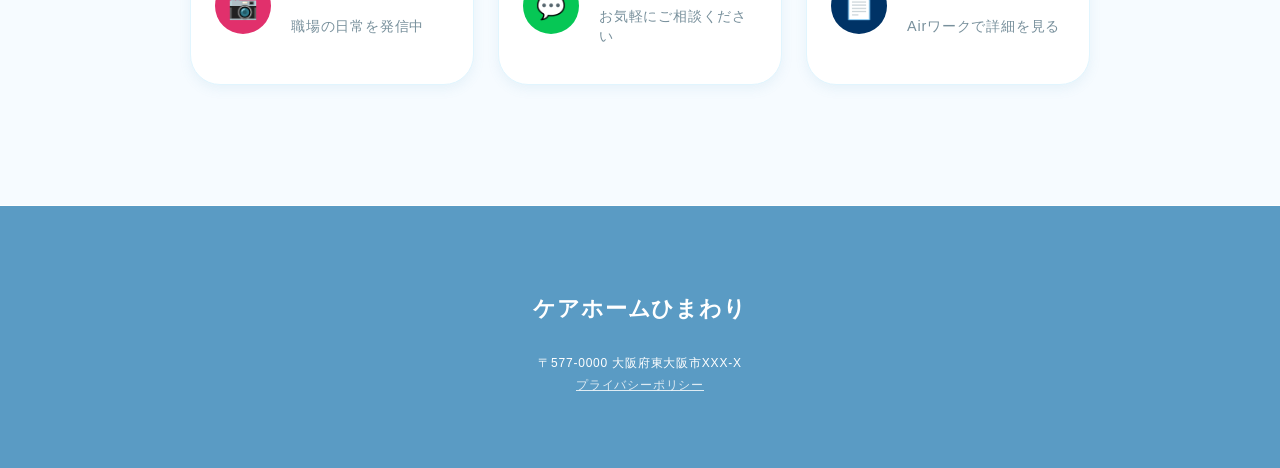
==== commit dd4123ac: "chore: update copy" ====
--- a/index.html
+++ b/index.html
@@ -370,8 +370,12 @@
 
 <section id="contact" class="module-contact module-wrapper">
   <div class="container section__inner">
-    <h2 class="section__title">応募フォーム</h2>
-    <p class="contact__note">面接・見学のご希望もこちらから。入力は1分で完了します。</p>
+    <h2 class="section__title">見学・相談のお申し込み</h2>
+    <p class="contact__note">
+      「まずは雰囲気を見たい」「シフトの相談をしたい」など、<br>
+      お気軽にご連絡ください。<br>
+      ※正式な応募ではありませんのでご安心ください。
+    </p>
 
     <div class="contact__form-wrapper">
       <form id="contactForm" class="form">
@@ -393,8 +397,8 @@
         </div>
 
         <div class="form__group">
-          <label for="message" class="form__label">ご質問・希望連絡時間帯</label>
-          <textarea name="message" id="message" class="form__textarea" rows="5" placeholder="ご質問などあればご記入ください。"></textarea>
+          <label for="message" class="form__label">ご希望・ご質問</label>
+          <textarea name="message" id="message" class="form__textarea" rows="5" placeholder="「施設を見学したい」「週3日で働けるか聞きたい」など"></textarea>
         </div>
 
         <div style="margin: 2rem 0; text-align: center;">
@@ -408,7 +412,7 @@
         </div>
 
         <div class="form__submit">
-          <button type="submit" class="btn btn--main btn--submit" data-event="submit_form">応募する</button>
+          <button type="submit" class="btn btn--main btn--submit" data-event="submit_tour">見学・相談を申し込む</button>
         </div>
       </form>
     </div>
@@ -458,10 +462,10 @@
 
 <div class="floating-cta">
   <a href="tel:06-1234-5678" class="floating-cta__item floating-cta__item--tel" data-event="floating_tel">
-    電話応募
+    見学・相談
   </a>
   <a href="#contact" class="floating-cta__item floating-cta__item--reserve" data-event="floating_reserve">
-    <span>Webから応募</span>
+    <span>求人サイトに戻って応募</span>
   </a>
 </div>
 
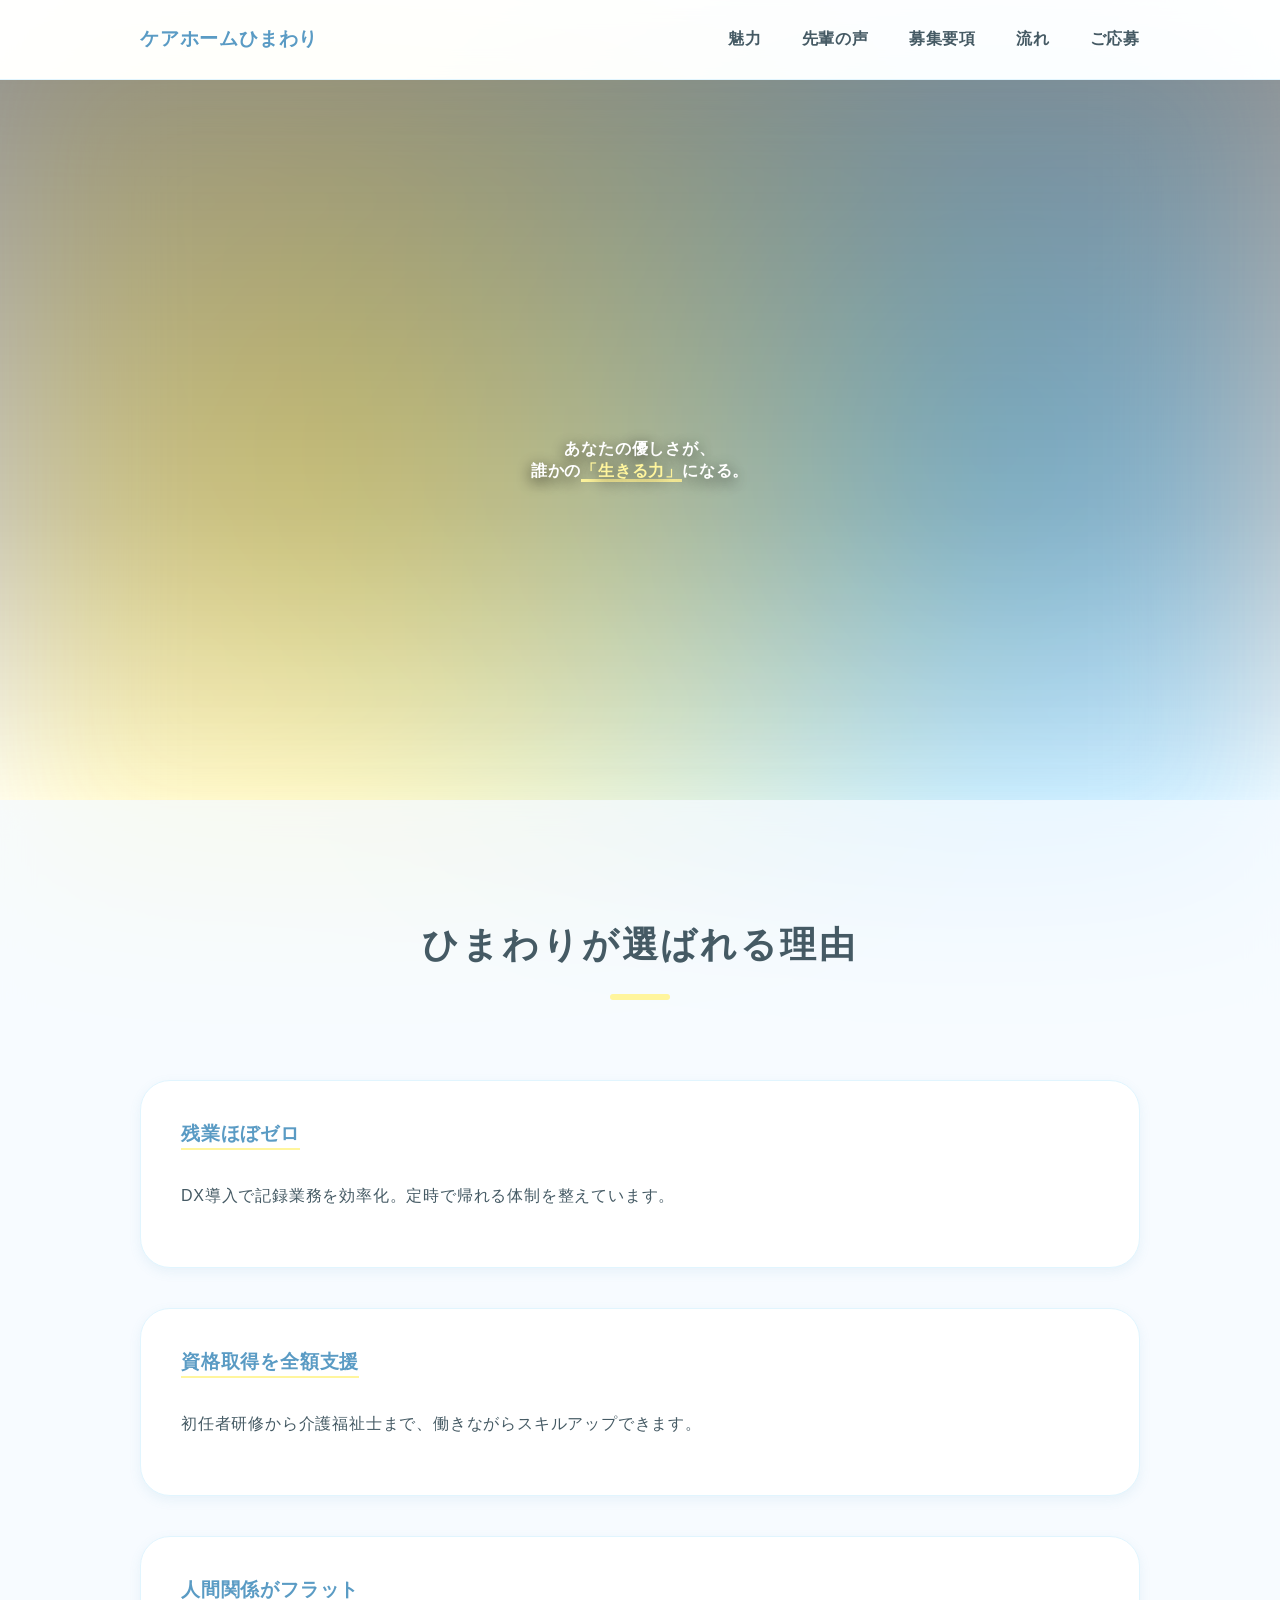
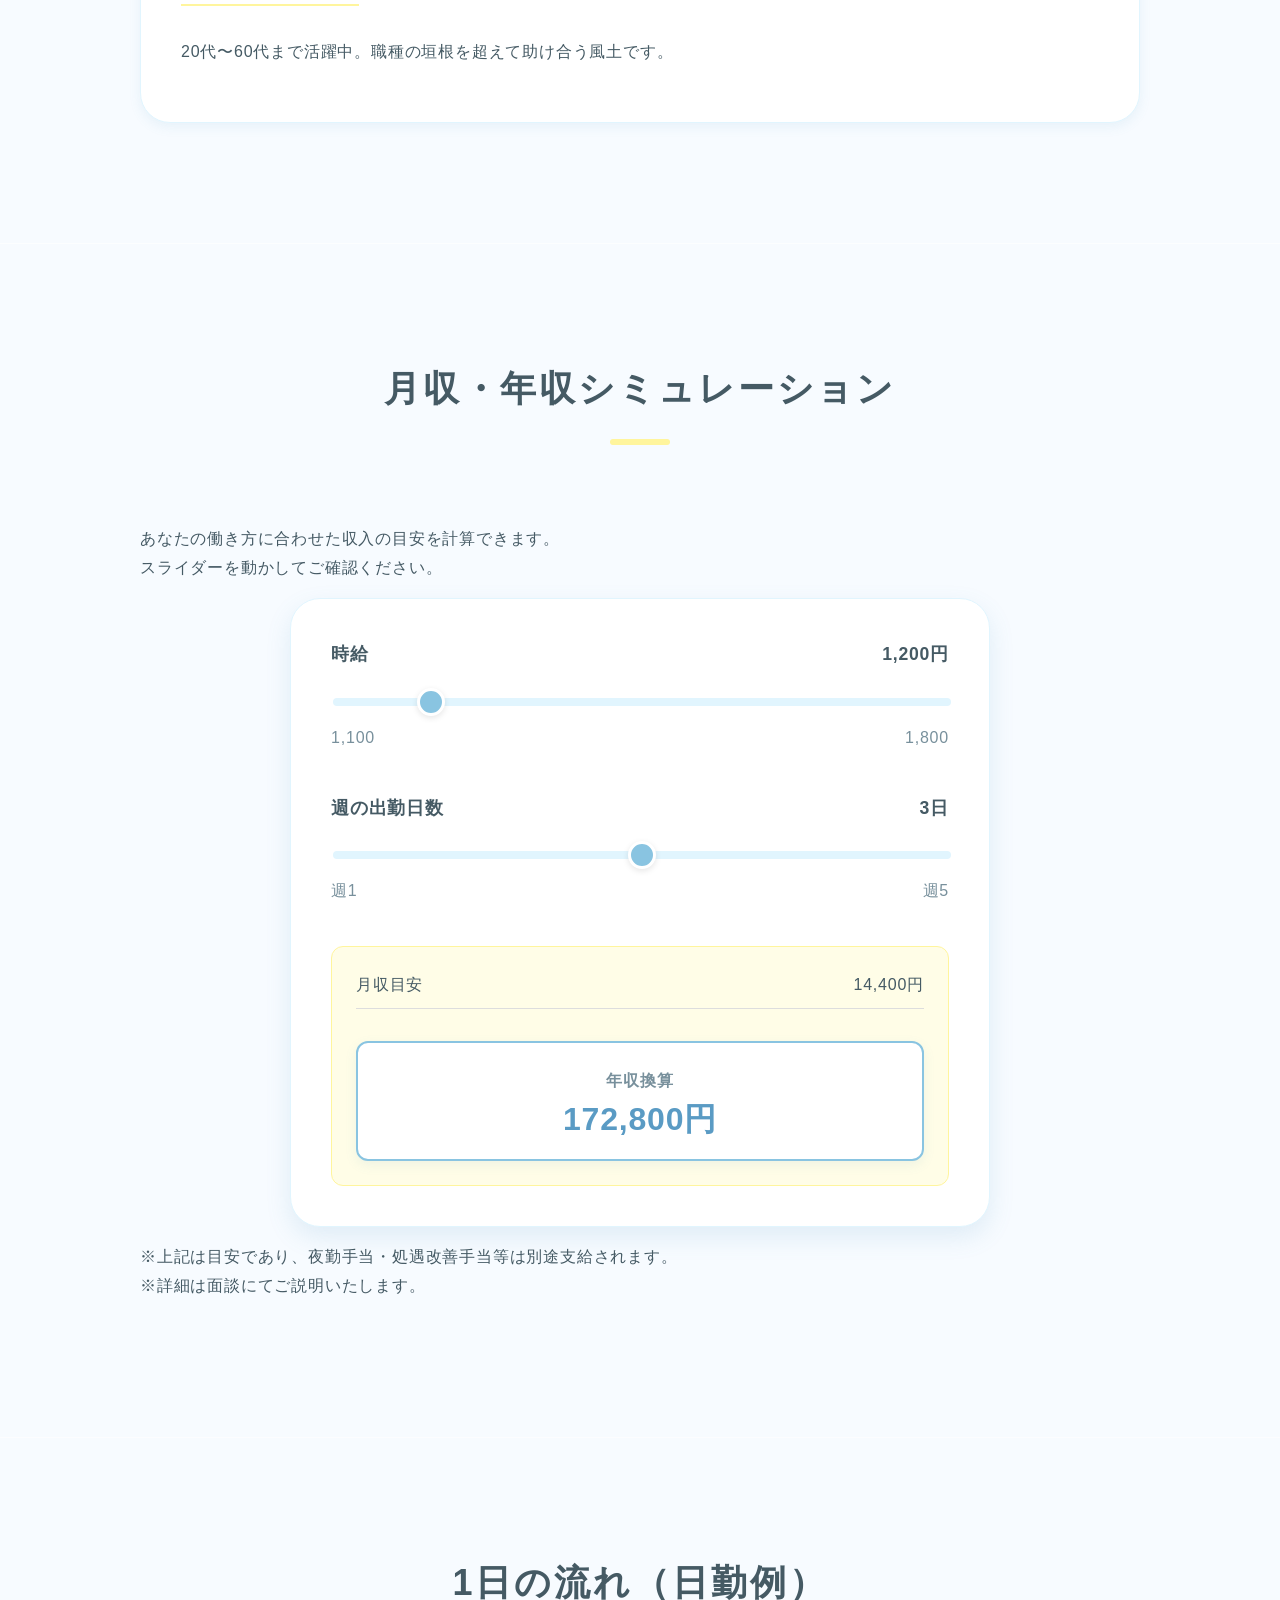
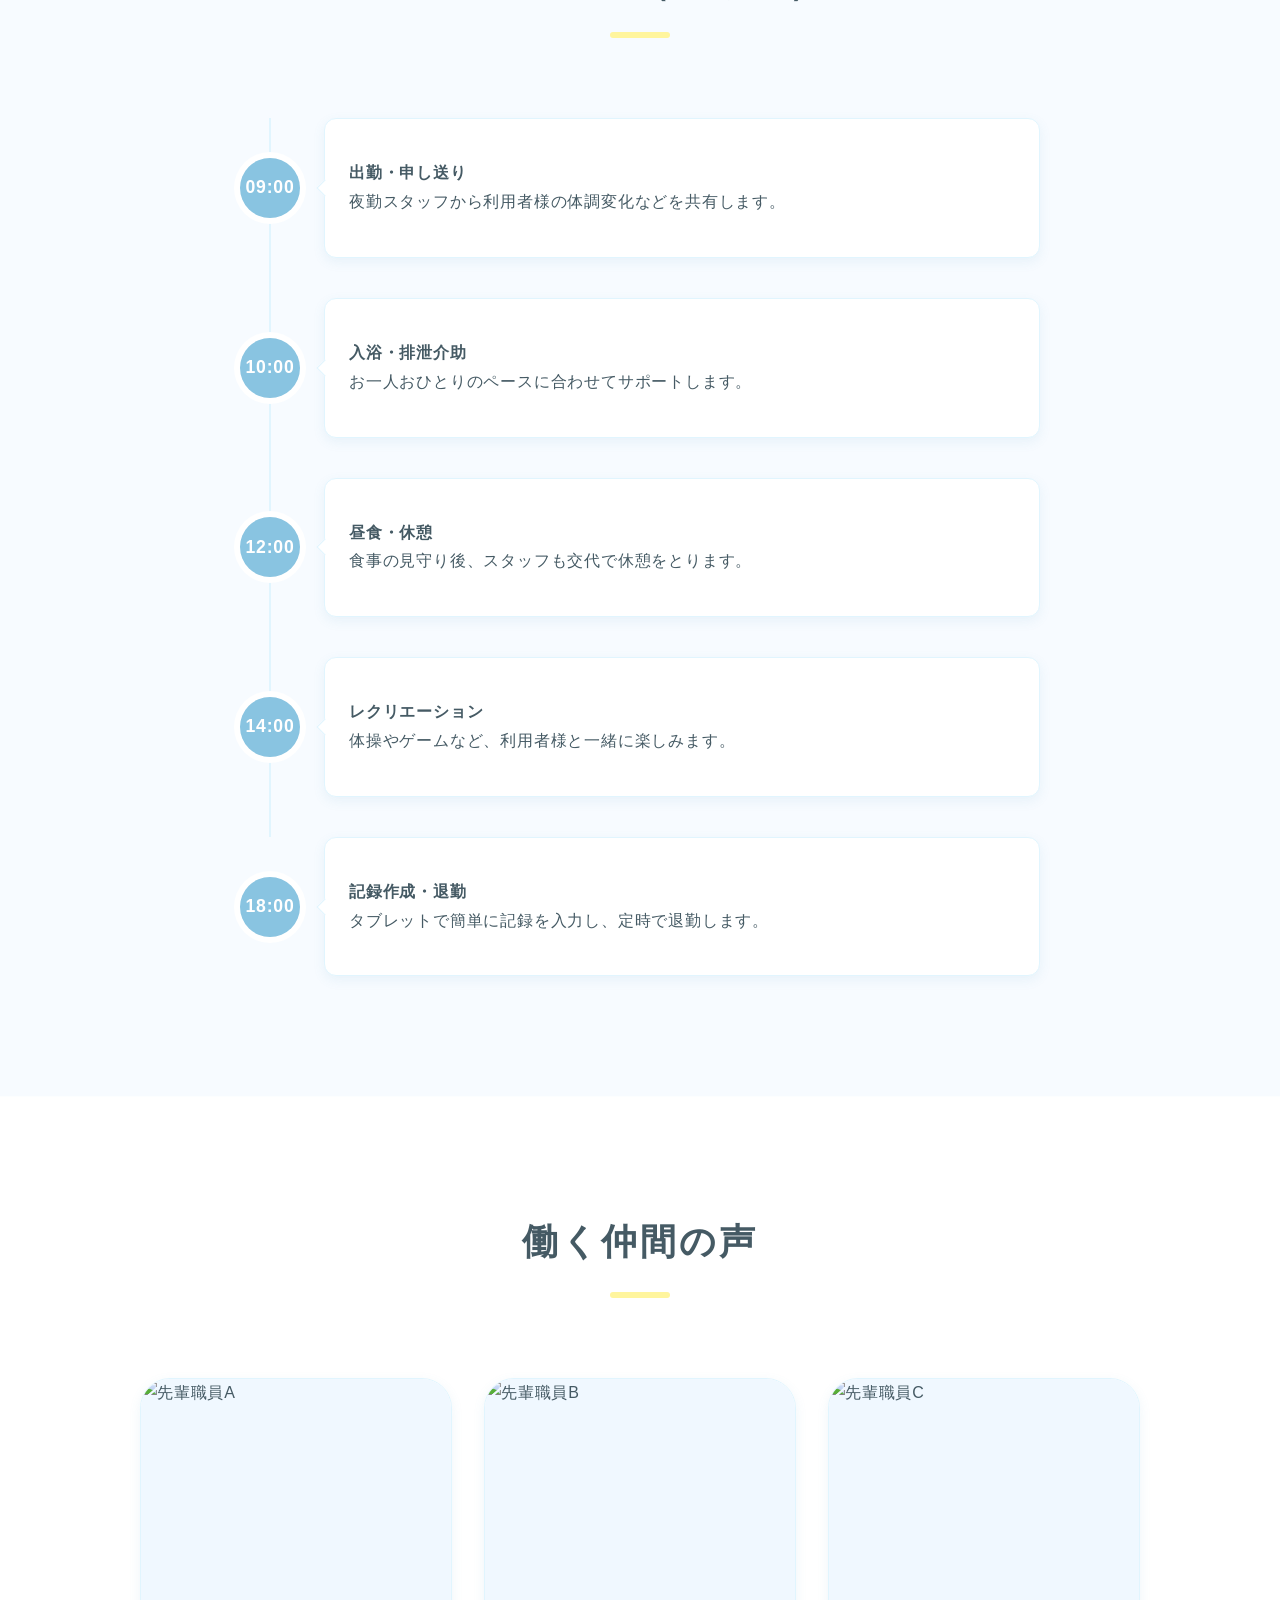
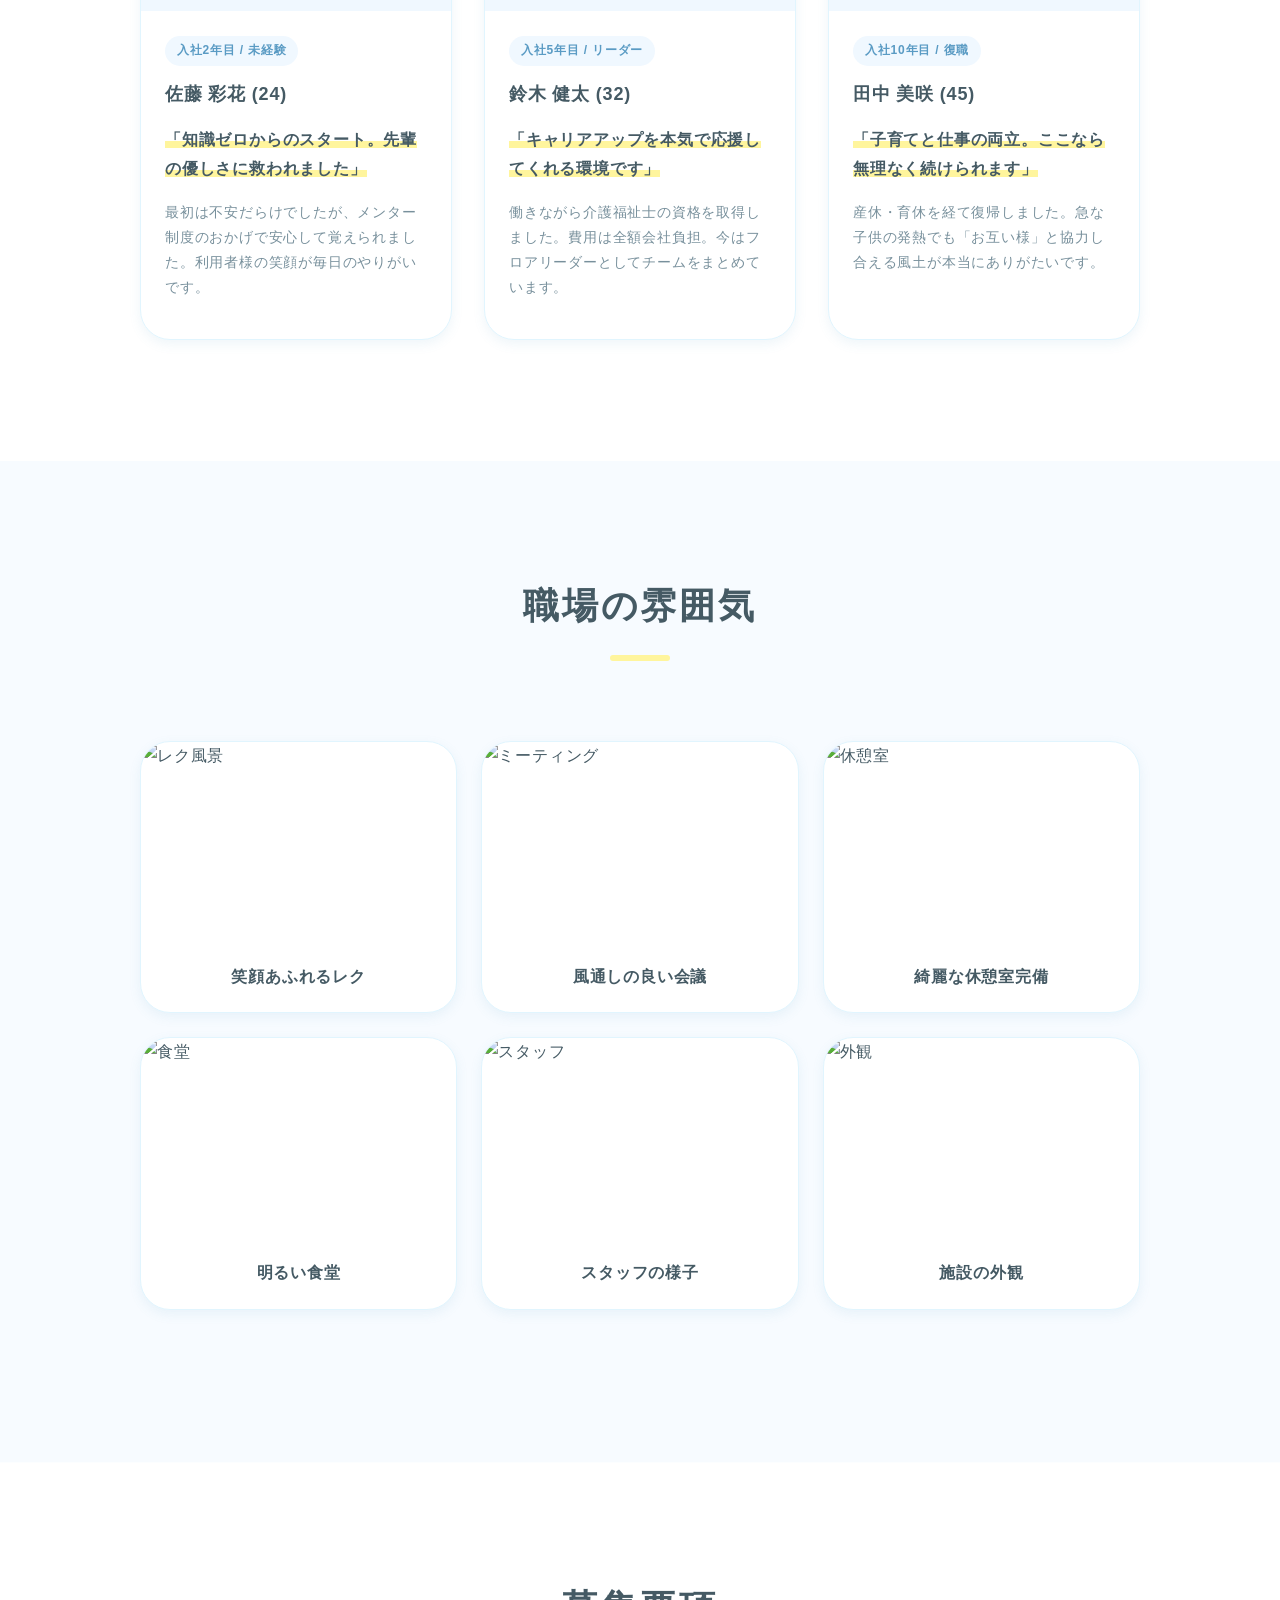
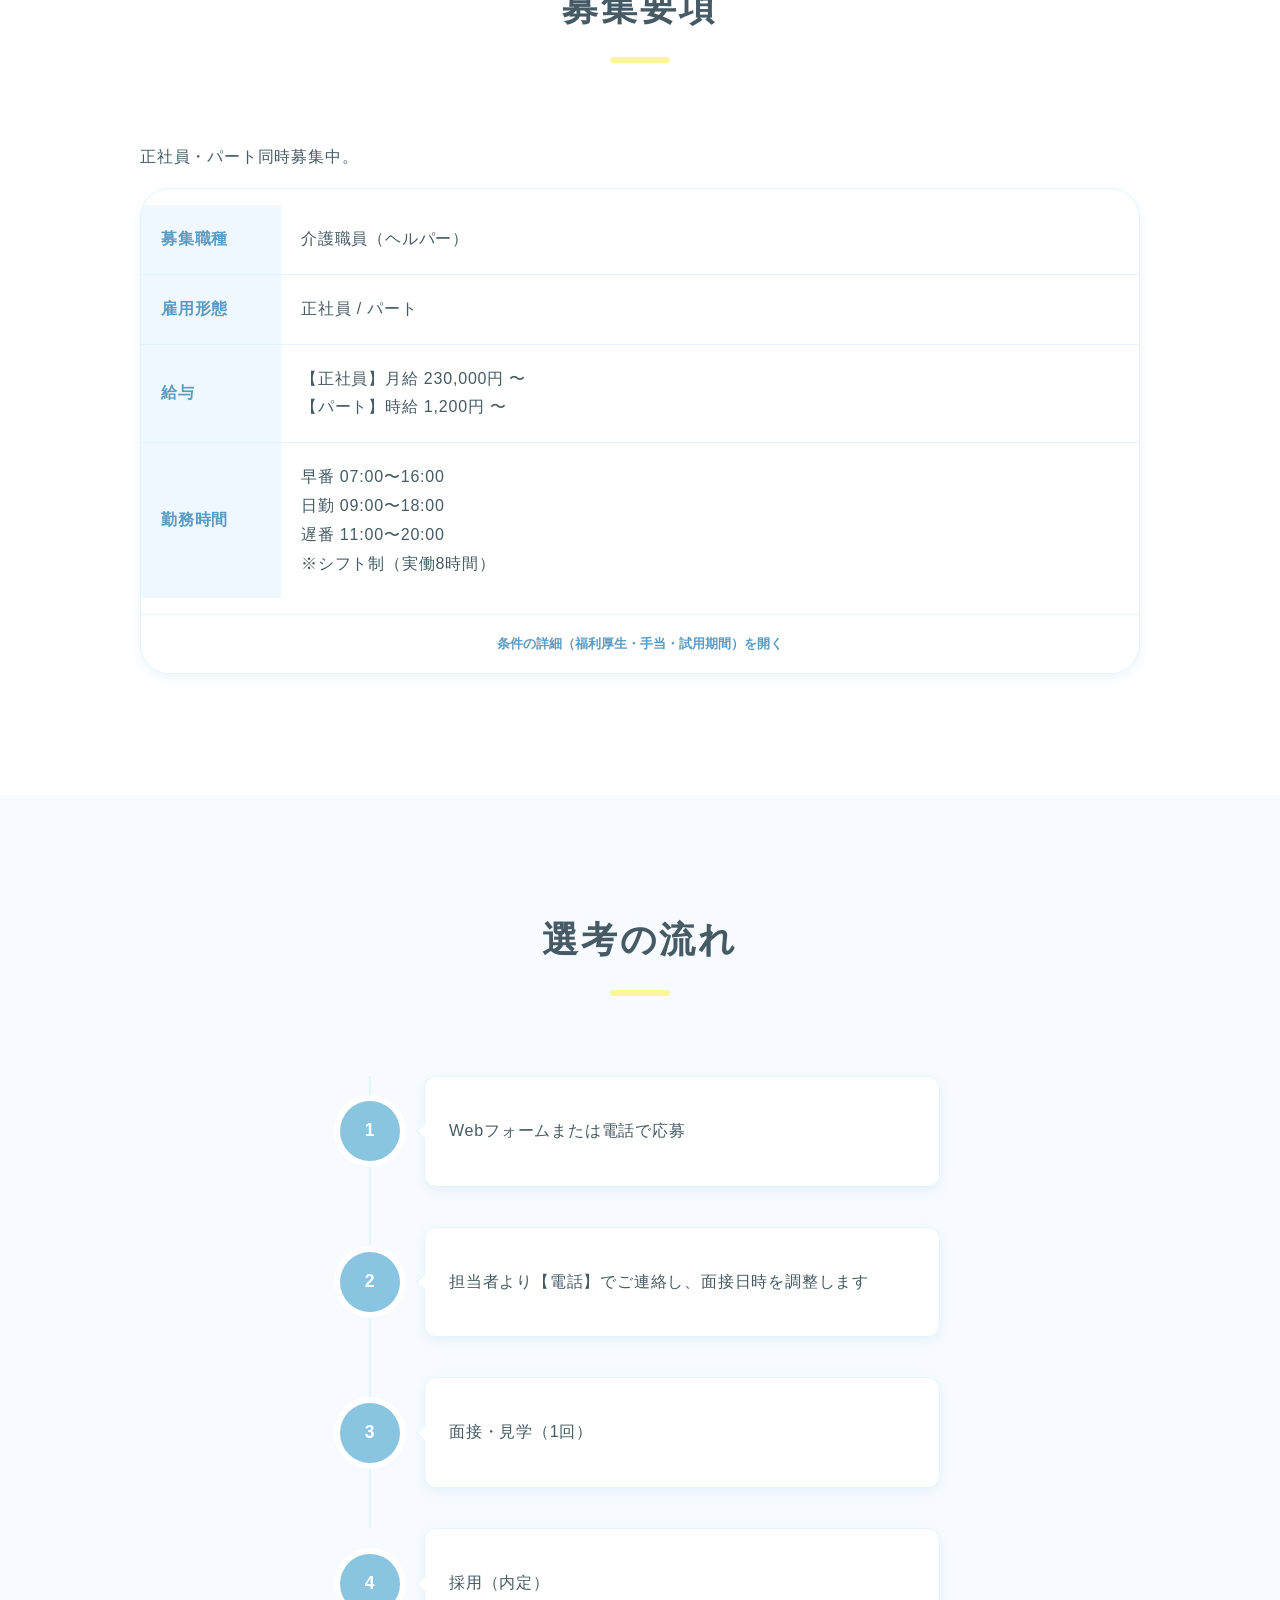
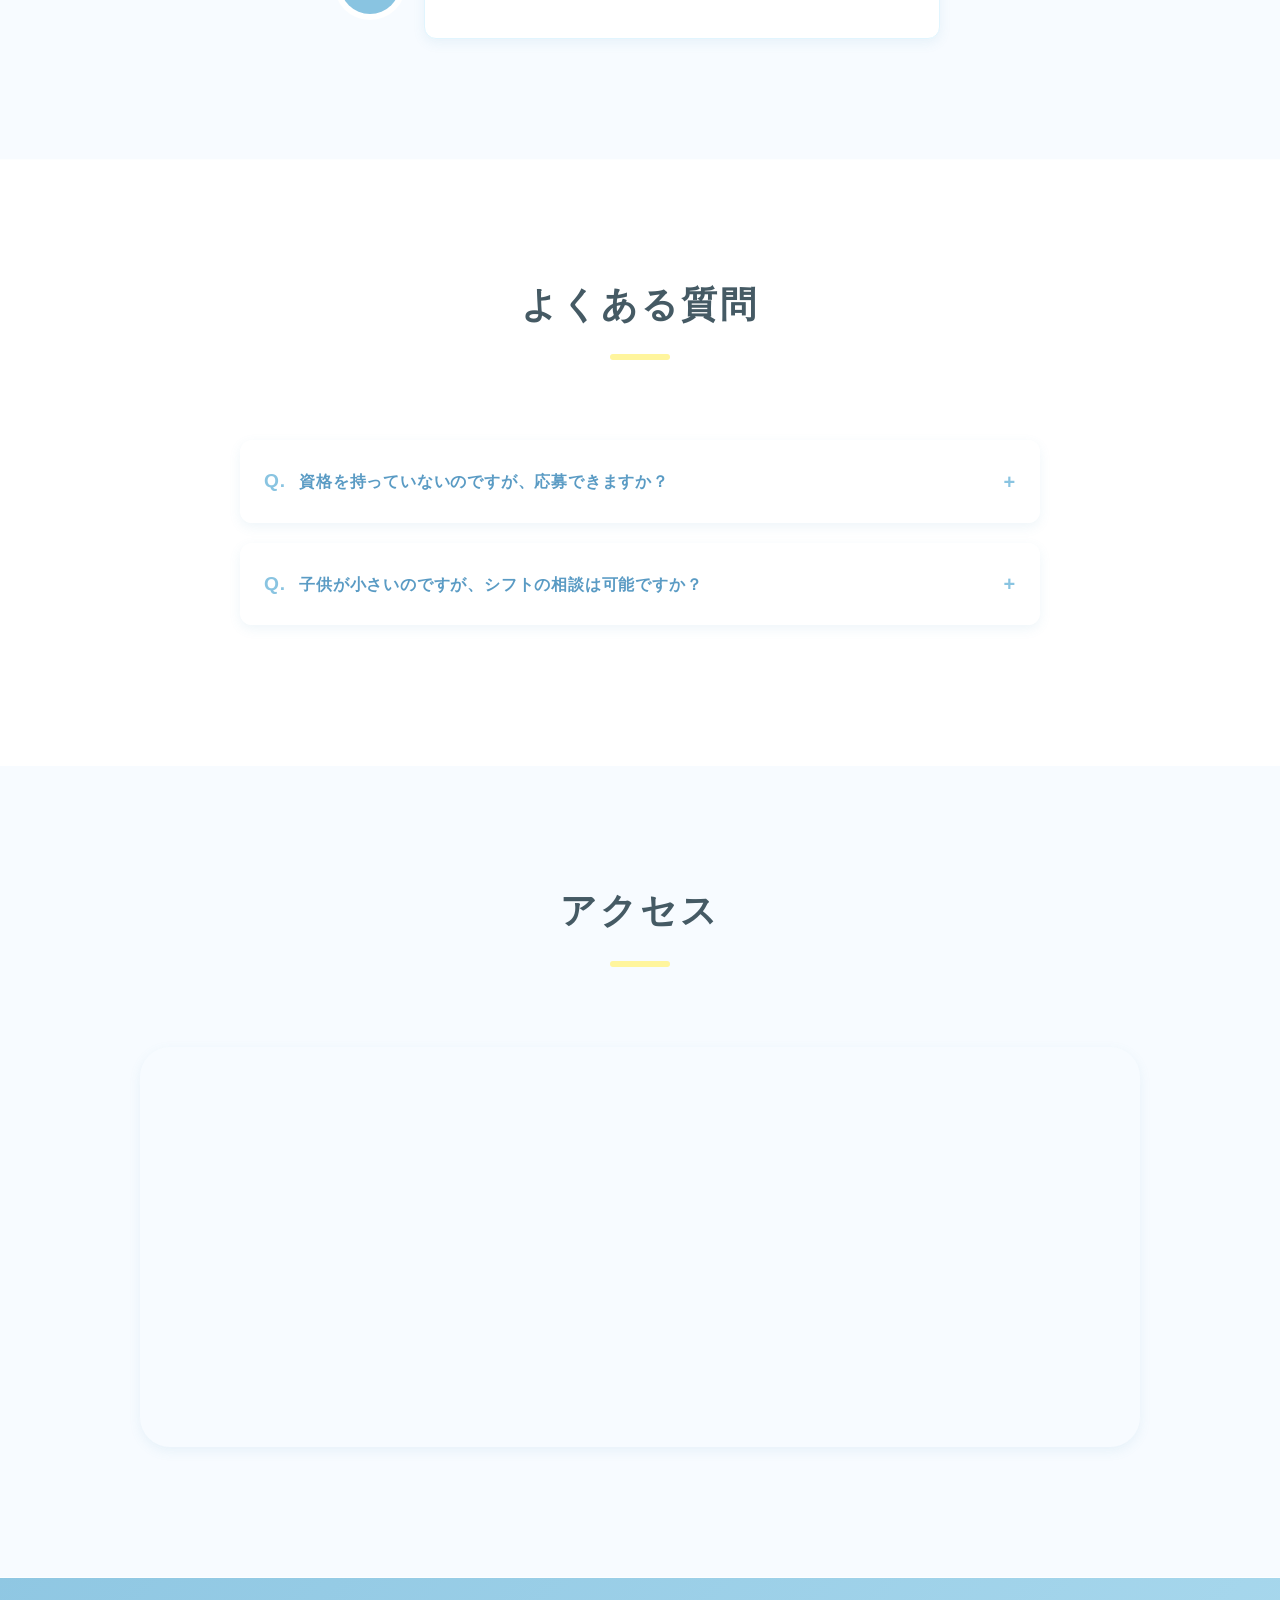
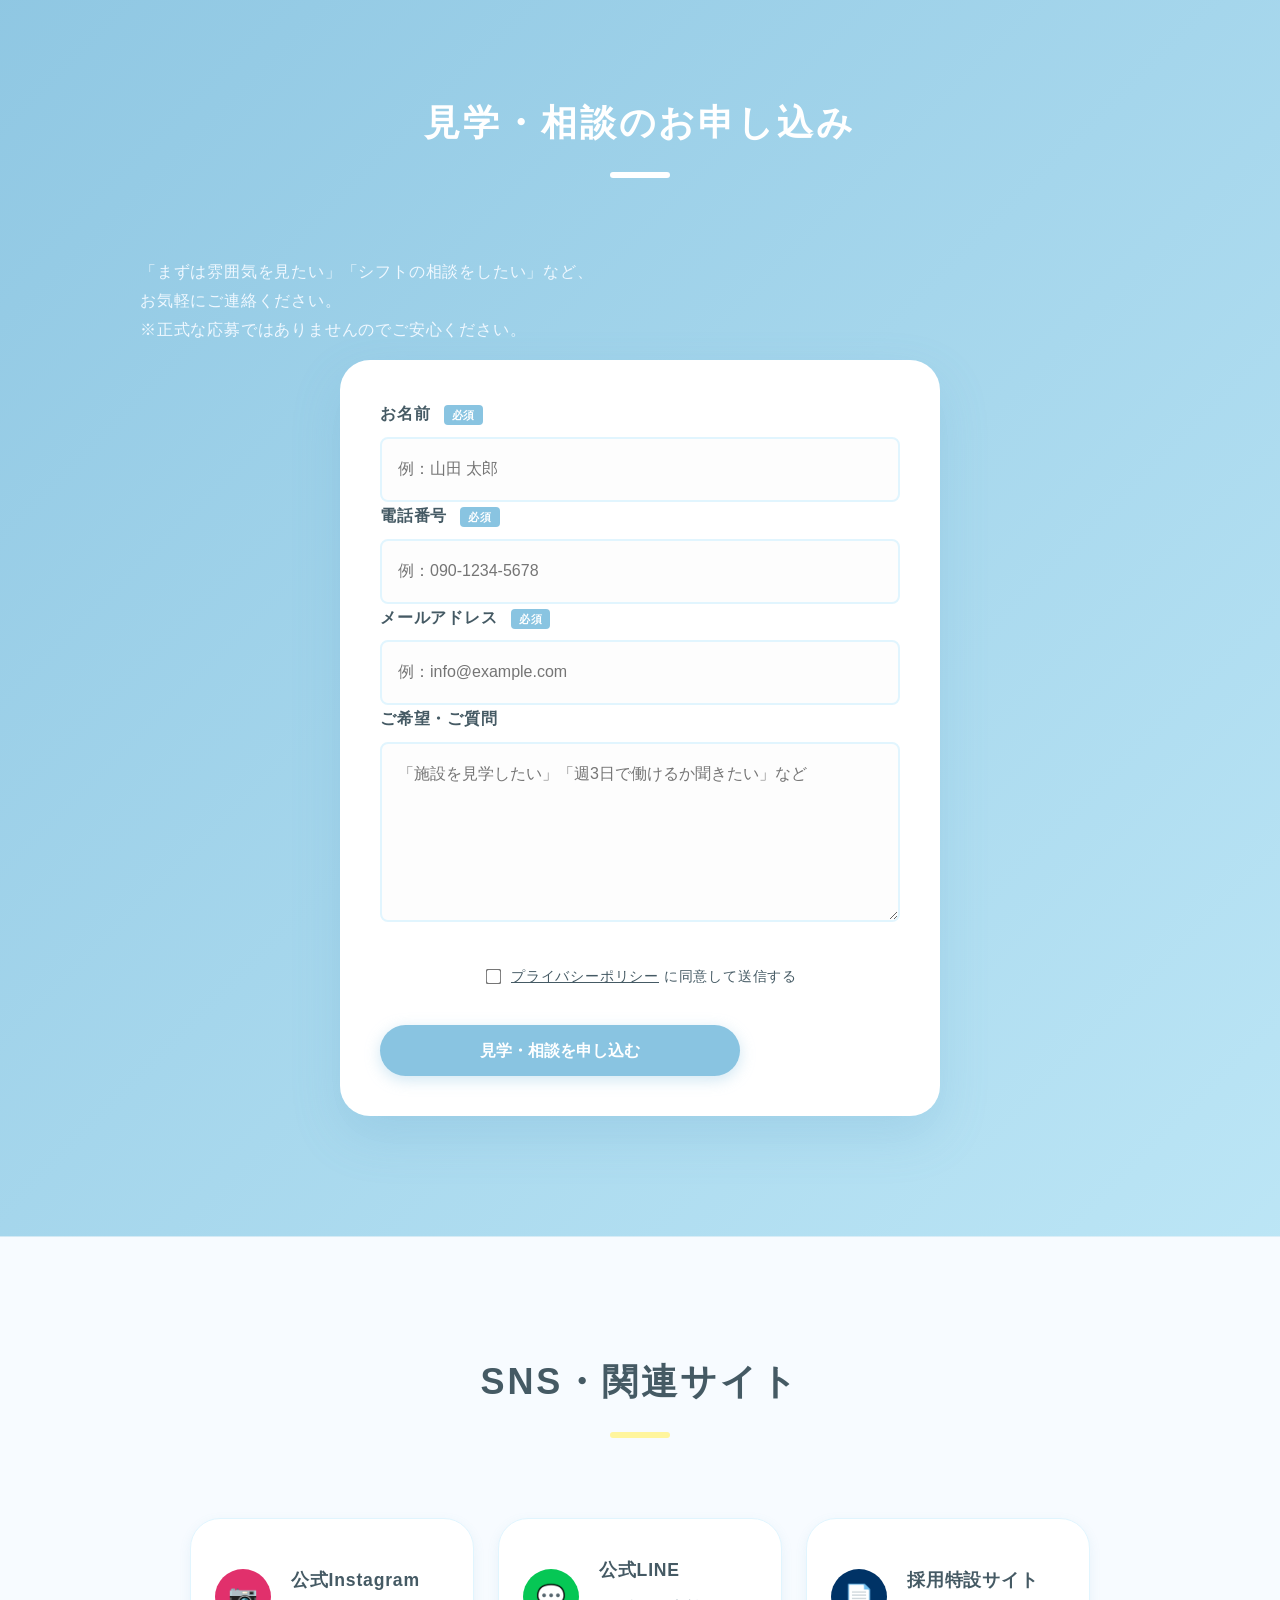
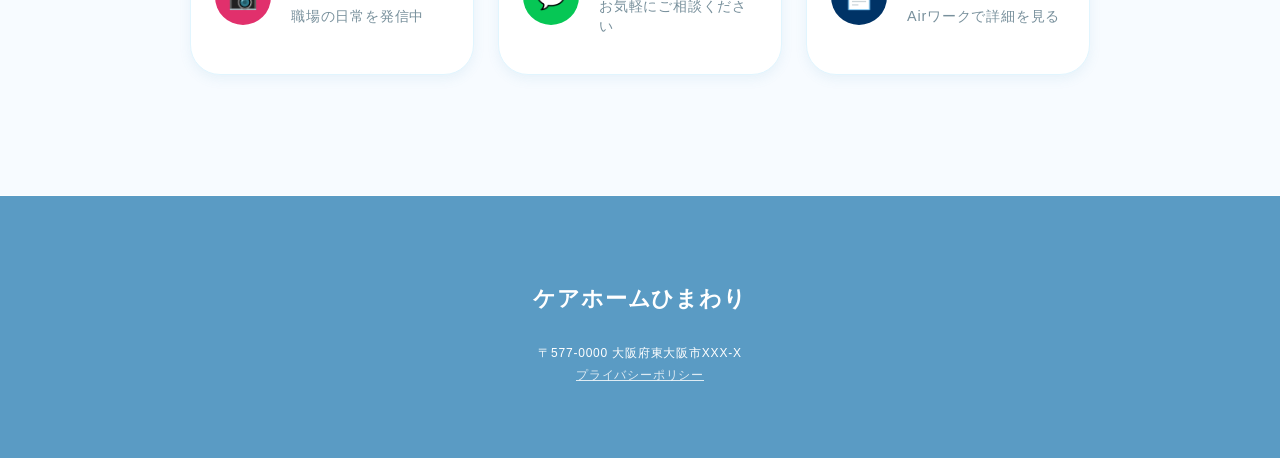
==== commit 8747d183: "chore: update copy" ====
--- a/index.html
+++ b/index.html
@@ -9,6 +9,7 @@
   <link rel="stylesheet" href="reset.css" />
   <link rel="stylesheet" href="tokens.css" />
   <link rel="stylesheet" href="layout.css" />
+  <link rel="preload" as="image" href="hero-bg.png">
   
   <script>
     window.dataLayer = window.dataLayer || [];
@@ -405,7 +406,7 @@
             <label style="cursor: pointer; display: inline-flex; align-items: center; gap: 0.5rem;">
                 <input type="checkbox" name="privacy_agreement" required style="transform: scale(1.2); cursor: pointer;">
                 <span style="font-size: 0.9rem;">
-                    <a href="#" style="text-decoration: underline; color: inherit;">プライバシーポリシー</a>
+                    <a href="privacy.html" style="text-decoration: underline; color: inherit;">プライバシーポリシー</a>
                     に同意して送信する
                 </span>
             </label>
@@ -455,7 +456,7 @@
     <p class="footer__logo">ケアホームひまわり</p>
     <p class="footer__copy">
       〒577-0000 大阪府東大阪市XXX-X<br>
-      <a href="#" class="footer__policy">プライバシーポリシー</a>
+      <a href="privacy.html" class="footer__policy">プライバシーポリシー</a>
     </p>
   </div>
 </footer>
--- a/layout.css
+++ b/layout.css
@@ -11,17 +11,55 @@
   overflow-x: hidden;
   width: 100%;
   position: relative;
-}
-
+  opacity: 0;
+  transition: opacity 1.5s cubic-bezier(0.22, 1, 0.36, 1);
+}
+
+body.is-loaded {
+  opacity: 1;
+}
+
+/* ===== Layout base ===== */
+body {
+  font-family: var(--font-family-base);
+  background-color: var(--color-bg);
+  color: var(--color-text);
+  font-size: var(--font-base);
+  line-height: 1.8;
+  letter-spacing: 0.05em;
+  -webkit-font-smoothing: antialiased;
+  padding-bottom: 0;
+  overflow-x: hidden;
+  width: 100%;
+  position: relative;
+  opacity: 0; /* 最初は透明にしておく */
+  transition: opacity 1.5s cubic-bezier(0.22, 1, 0.36, 1); /* 高級感のあるゆっくりとしたフェードイン */
+}
+
+body.is-loaded {
+  opacity: 1;
+}
+
+/* ===== 修正箇所：body::before ===== */
 body::before {
   content: "";
   position: fixed;
   top: 0; left: 0; width: 100%; height: 100%;
+  /* 画像のような黄色と水色のメッシュグラデーション */
   background: 
-    radial-gradient(circle at 10% 10%, rgba(137, 196, 225, 0.1) 0%, transparent 40%),
-    radial-gradient(circle at 90% 90%, rgba(255, 245, 157, 0.15) 0%, transparent 40%);
+    /* 左側の黄色い光 */
+    radial-gradient(circle at 25% 50%, rgba(255, 235, 100, 0.8) 0%, transparent 70%),
+    /* 右側の水色の光 */
+    radial-gradient(circle at 75% 50%, rgba(100, 200, 255, 0.8) 0%, transparent 70%);
+  
+  /* 色の境界を強くぼかして滑らかにする */
+  filter: blur(80px);
   z-index: -1;
   pointer-events: none;
+  /* 全体の濃さを調整 */
+  opacity: 0.9;
+  /* 背景を白にして発色をクリアにする */
+  background-color: #ffffff;
 }
 
 .container {
@@ -33,16 +71,16 @@
 
 .module-wrapper {
   padding-block: var(--space-section);
-  background-color: rgba(255, 255, 255, 0.6); 
-  backdrop-filter: blur(10px);
-  border-bottom: 1px solid rgba(255,255,255,0.8);
+  background-color: rgba(255, 255, 255, 0.75); 
+  backdrop-filter: blur(15px);
+  border-bottom: 1px solid rgba(255,255,255,0.6);
 }
 
 .module-wrapper:nth-of-type(even) {
-  background-color: rgba(240, 248, 255, 0.6); 
+  background-color: rgba(245, 250, 255, 0.75); 
 }
 .module-contact {
-  background: linear-gradient(135deg, var(--color-main), var(--color-main-light)) !important;
+  background: linear-gradient(135deg, rgba(137, 196, 225, 0.95), rgba(184, 228, 245, 0.95)) !important;
   color: #fff;
 }
 .module-contact .section__title { color: #fff; }
@@ -82,22 +120,32 @@
   display: inline-flex;
   justify-content: center;
   align-items: center;
-  padding: 20px 48px;
+  padding: 16px 32px;
   border-radius: 100px;
   font-weight: 700;
   text-decoration: none;
   transition: var(--transition);
   font-size: 1rem;
   width: 100%;
-  max-width: 340px;
+  max-width: 360px;
   margin: 0 auto;
   cursor: pointer;
   box-sizing: border-box;
+  flex-direction: column;
+  line-height: 1.2;
 }
 
 .btn:hover {
   transform: translateY(-4px);
   box-shadow: var(--shadow-md);
+}
+
+.btn__sub-text {
+  display: block;
+  font-size: 0.75em;
+  font-weight: normal;
+  opacity: 0.9;
+  margin-top: 4px;
 }
 
 .btn--main {
@@ -122,7 +170,7 @@
 
 /* Header */
 .header {
-  background: #fff;
+  background: rgba(255, 255, 255, 0.9);
   backdrop-filter: blur(12px);
   border-bottom: 1px solid var(--color-border);
   position: sticky;
@@ -182,7 +230,7 @@
     transform: none;
     height: auto;
     width: auto;
-    background: #fff;
+    background: transparent;
     padding: 0;
     overflow: visible;
   }
@@ -227,11 +275,10 @@
 .hero__bg-image {
   position: absolute;
   inset: 0;
-  background-image: url('img/hero-bg.png'); /* いただいたパスを維持 */
+  background-image: url('hero-bg.png');
   background-size: cover;
   background-position: center;
   z-index: 0;
-  /* 【修正】マスクを早めに、長くかけることで境目を消す */
   -webkit-mask-image: linear-gradient(to bottom, black 50%, transparent 100%);
   mask-image: linear-gradient(to bottom, black 50%, transparent 100%);
 }
@@ -239,29 +286,24 @@
 .hero__overlay {
   position: absolute;
   inset: 0;
-  /* 【修正】文字を際立たせるため、オーバーレイを少し濃く、下部は透明に */
   background: linear-gradient(to bottom, rgba(0,0,0,0.4) 0%, rgba(0,0,0,0.2) 60%, transparent 100%);
   z-index: 1;
 }
-
-/* ...以降の .hero__inner などは変更なし... */
 
 .hero__inner {
   position: relative;
   z-index: 2;
   max-width: 900px;
   margin: 0 auto;
-  /* 【追加】テキスト全体に強い影をつけて可読性を確保 */
   text-shadow: 0 4px 12px rgba(0,0,0,0.6);
 }
 
 .hero__title {
-  font-size: 30px;
+  font-size: var(--font-2xl);
   margin-bottom: var(--space-md);
   color: #fff;
   line-height: 1.4;
   font-weight: 800;
-  /* タイトルはさらに強く */
   text-shadow: 0 4px 16px rgba(0,0,0,0.8);
 }
 
@@ -270,6 +312,37 @@
   border-bottom: 3px solid var(--color-accent);
 }
 
+.hero__text {
+  font-size: var(--font-lg);
+  margin-bottom: 32px;
+  color: #fff;
+  font-weight: bold;
+}
+
+/* CTA */
+.cta__buttons {
+  display: flex;
+  flex-direction: column;
+  gap: 32px;
+  align-items: center;
+}
+.cta__inner {
+  background: #fff;
+  border-radius: var(--radius-lg);
+  padding: 60px 40px;
+  text-align: center;
+  color: var(--color-text);
+  box-shadow: var(--shadow-lg);
+  border: 4px solid var(--color-main-light);
+}
+.cta__headline {
+  font-size: var(--font-lg);
+  font-weight: 700;
+  margin-bottom: 40px;
+}
+@media (min-width: 768px) {
+  .cta__buttons { flex-direction: row; justify-content: center; }
+}
 
 /* Appeal */
 .appeal__list {
@@ -610,7 +683,7 @@
 
 /* ===== VARIANTS INTEGRATION ===== */
 
-/* Sim Income - 修正箇所 */
+/* Sim Income */
 .v-sim-income { background-color: rgba(240, 248, 255, 0.5); }
 .sim-income__calculator {
   background: #fff;
@@ -683,7 +756,7 @@
   padding: 24px; /* 余白を広げる */
   border-radius: 12px;
   border: 2px solid var(--color-main);
-  margin-top: 16px; /* 上との間隔を広げる */
+  margin-top: 16px;
   /* Flexboxの方向を縦に変更し、中央揃えにする */
   display: flex;
   flex-direction: column;
@@ -816,7 +889,7 @@
   border-bottom: 1px solid var(--color-border);
 }
 
-/* Floating CTA (はみ出し修正) */
+/* Floating CTA */
 .floating-cta {
   position: fixed !important;
   bottom: 0 !important;
@@ -848,10 +921,11 @@
   border-right: 1px solid var(--color-border);
 }
 .floating-cta__item--tel::before {
-  content: "📞";
-  font-size: 24px;
+  content: "見学相談";
+  font-size: 12px;
   margin-bottom: 2px;
   color: var(--color-main);
+  display: block;
 }
 .floating-cta__item--reserve {
   width: 65%;
@@ -862,7 +936,7 @@
   background: linear-gradient(135deg, var(--color-main), var(--color-main-light));
   color: #fff;
   font-weight: 700;
-  font-size: 18px;
+  font-size: 16px;
   gap: 8px;
 }
 .floating-cta__item--reserve::after {
